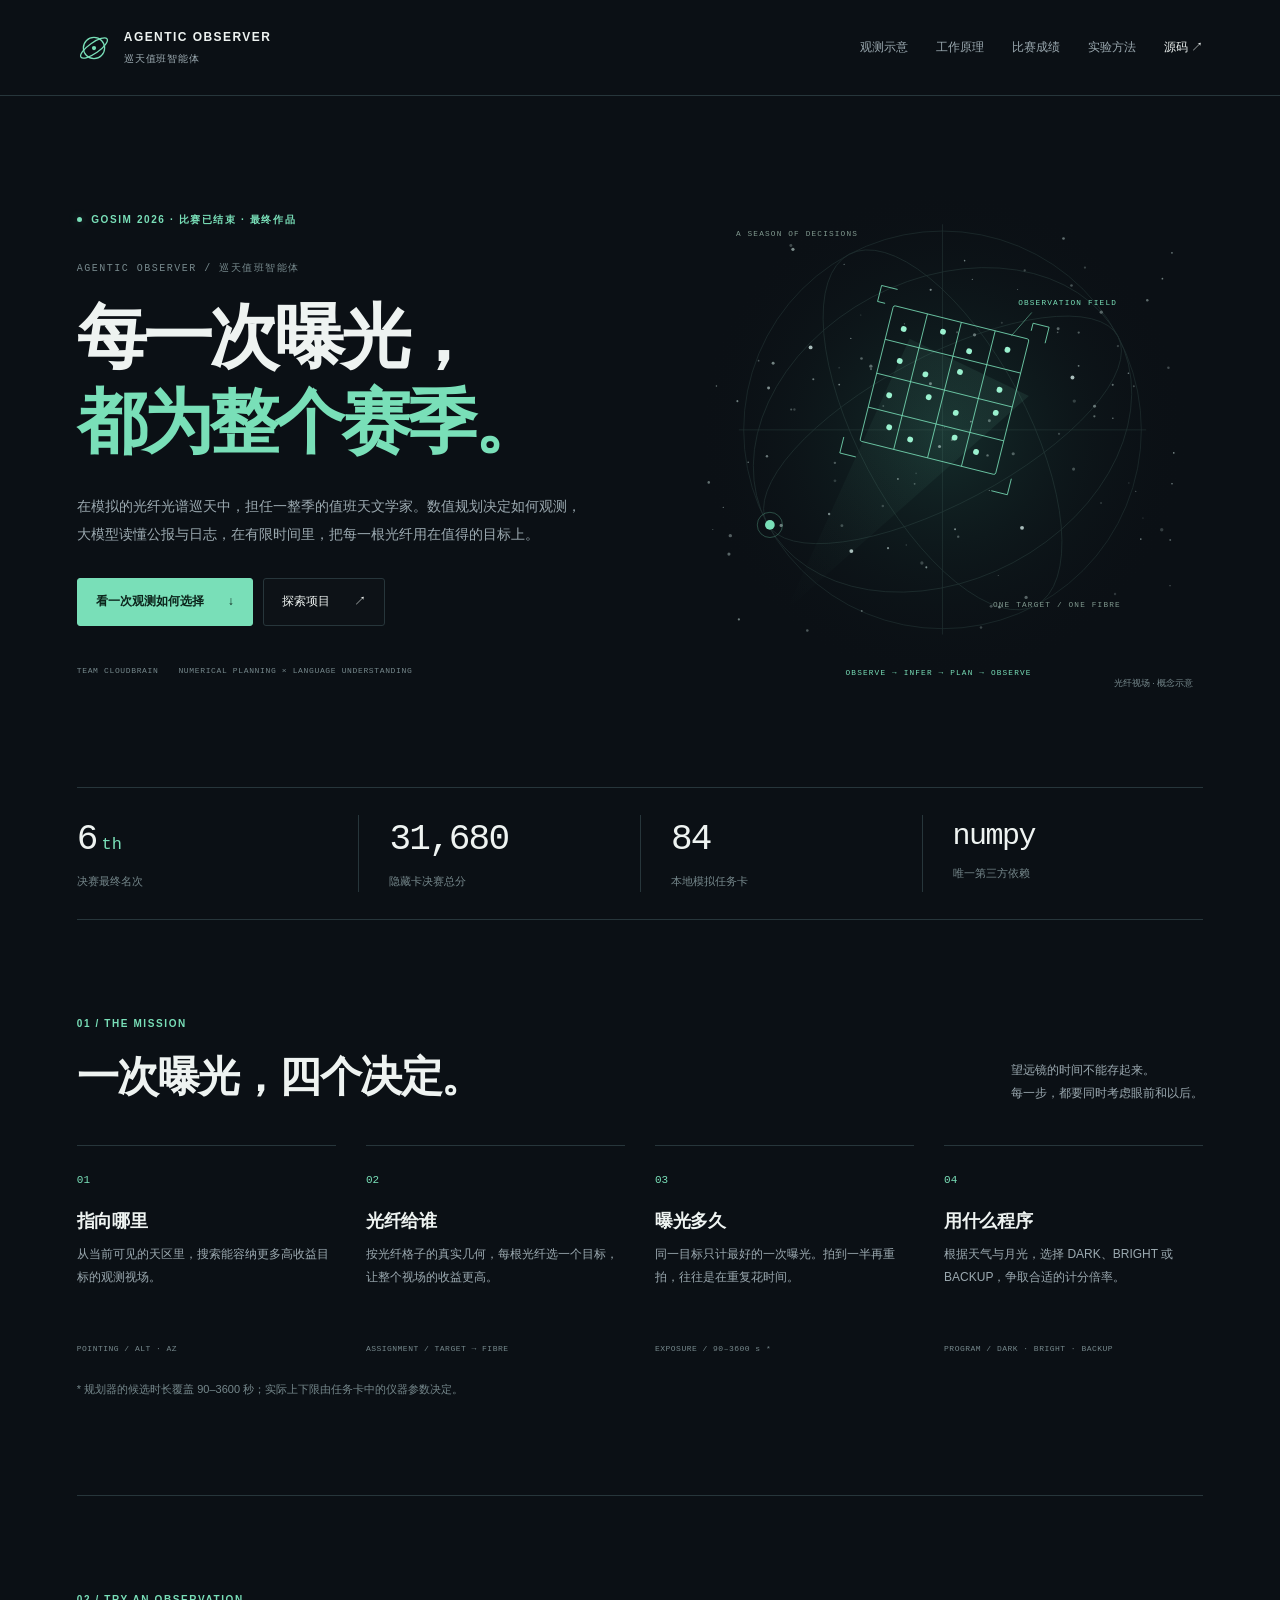
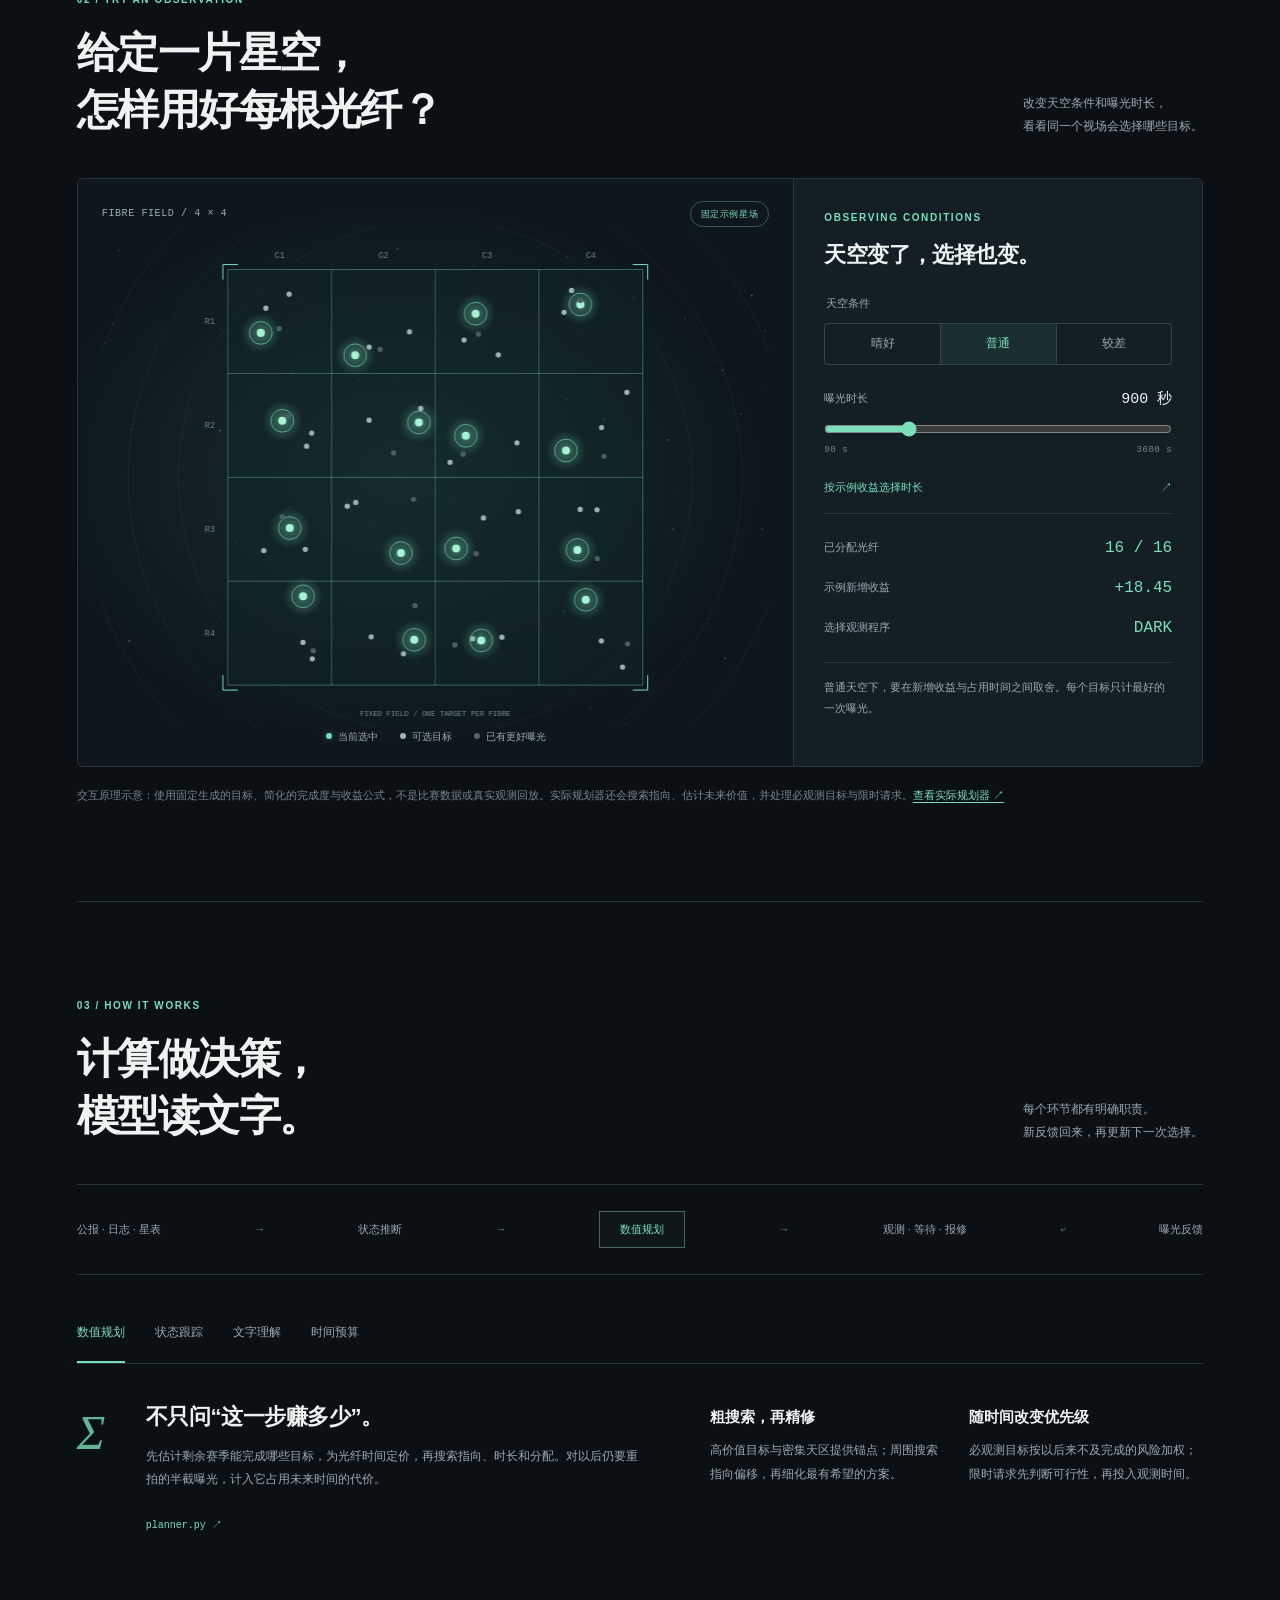
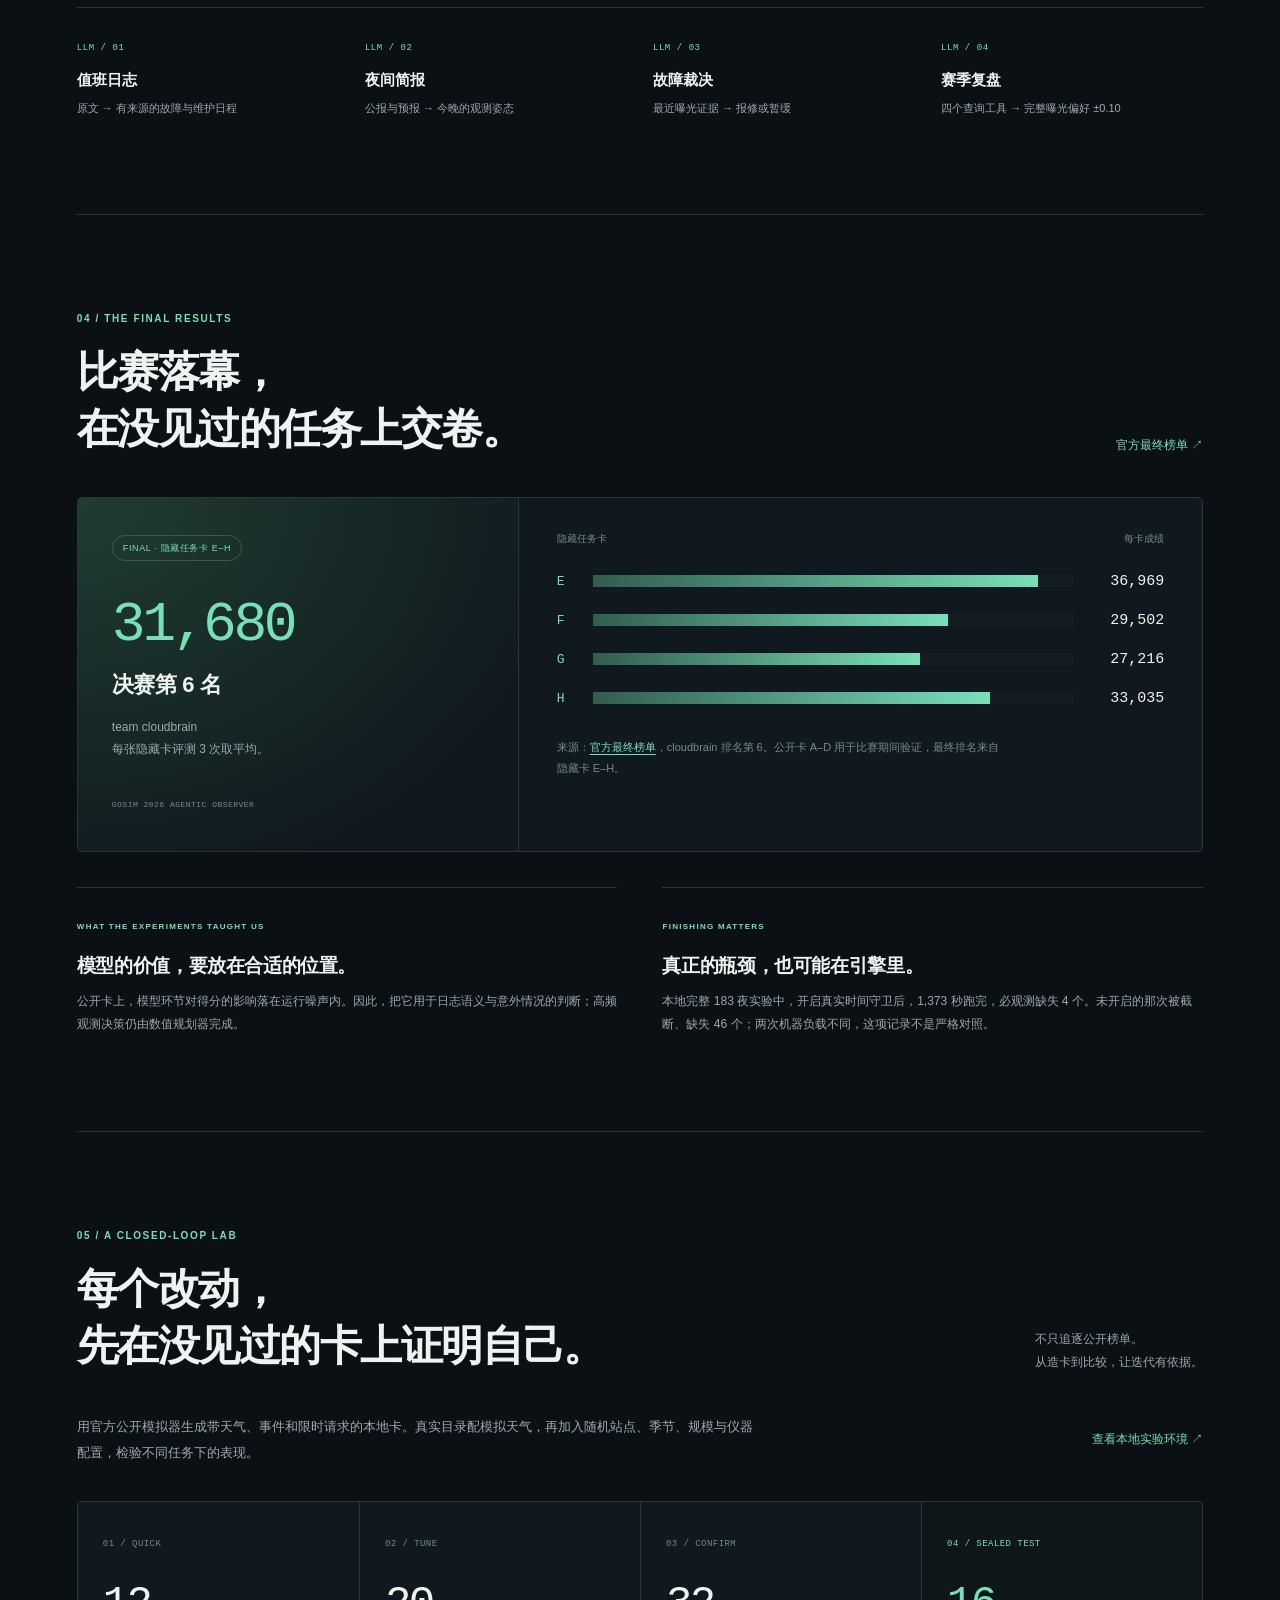
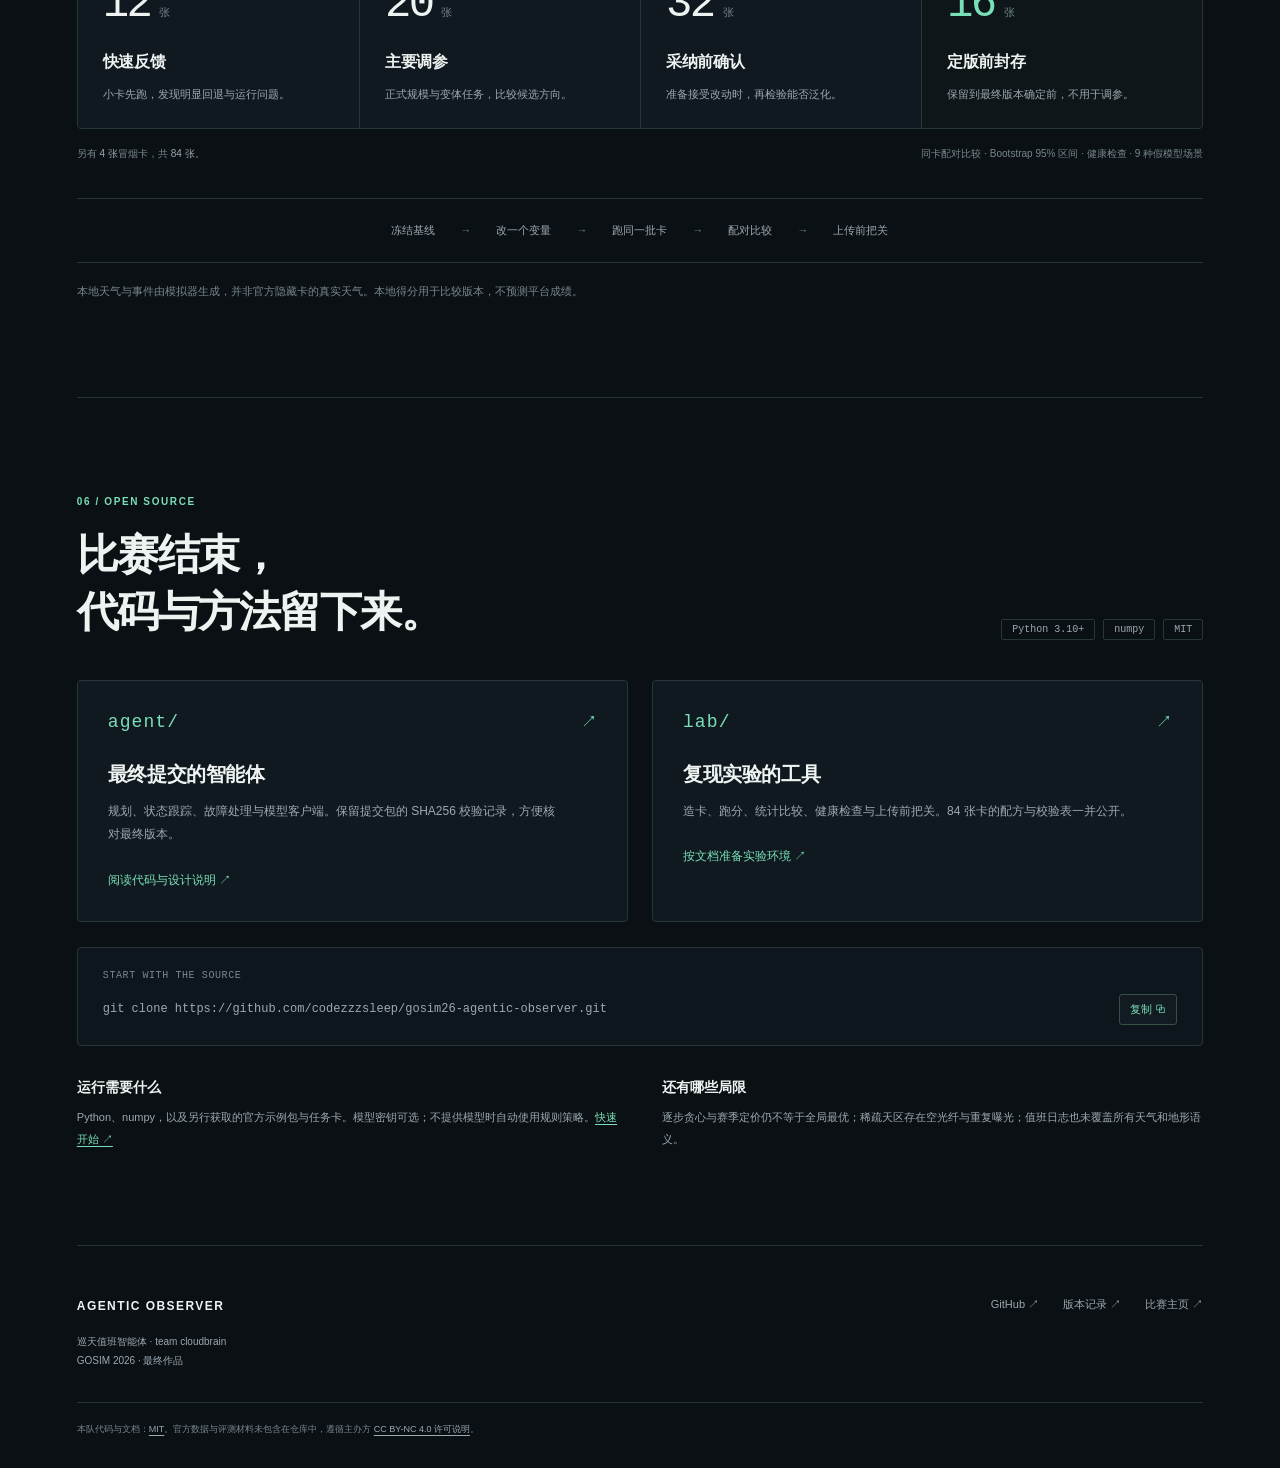
==== index.html @ 7c4c24dc "Add Chinese project showcase for GitHub Pages" ====
<!doctype html>
<html lang="zh-CN">
  <head>
    <meta charset="utf-8" />
    <meta name="viewport" content="width=device-width, initial-scale=1" />
    <meta name="theme-color" content="#0b1015" />
    <meta
      name="description"
      content="Agentic Observer · 巡天值班智能体。GOSIM 2026 决赛第 6 名：数值规划每一次曝光，大模型理解值班日志，用 84 张本地任务卡验证改动。"
    />
    <meta property="og:type" content="website" />
    <meta property="og:title" content="Agentic Observer · 巡天值班智能体" />
    <meta
      property="og:description"
      content="每一次曝光，都为整个赛季。数值规划、文字理解与可复现的实验闭环。"
    />
    <meta
      property="og:url"
      content="https://codezzzsleep.github.io/gosim26-agentic-observer/"
    />
    <link
      rel="canonical"
      href="https://codezzzsleep.github.io/gosim26-agentic-observer/"
    />
    <link rel="icon" href="favicon.svg" type="image/svg+xml" />
    <link rel="stylesheet" href="style.css" />
    <script src="app.js" defer></script>
    <title>Agentic Observer · 巡天值班智能体</title>
  </head>
  <body>
    <a class="skip-link" href="#main">跳到主要内容</a>
    <header class="site-header">
      <a class="brand" href="#top" aria-label="Agentic Observer 首页">
        <svg
          class="brand-mark"
          viewBox="0 0 32 32"
          fill="none"
          aria-hidden="true"
        >
          <circle cx="16" cy="16" r="10" />
          <ellipse
            cx="16"
            cy="16"
            rx="15"
            ry="5"
            transform="rotate(-35 16 16)"
          />
          <circle class="brand-dot" cx="16" cy="16" r="2" />
        </svg>
        <span>AGENTIC OBSERVER<small>巡天值班智能体</small></span>
      </a>
      <button
        class="menu-toggle"
        type="button"
        aria-expanded="false"
        aria-controls="navigation"
      >
        导航 <span aria-hidden="true">＋</span>
      </button>
      <nav id="navigation" aria-label="主要导航">
        <a href="#experiment">观测示意</a><a href="#architecture">工作原理</a
        ><a href="#results">比赛成绩</a><a href="#lab">实验方法</a>
        <a
          class="nav-source"
          href="https://github.com/codezzzsleep/gosim26-agentic-observer"
          >源码 <span aria-hidden="true">↗</span></a
        >
      </nav>
    </header>

    <main id="main">
      <section class="hero wrap" id="top" aria-labelledby="hero-title">
        <div class="hero-copy">
          <div class="eyebrow">
            <span class="status-dot"></span> GOSIM 2026 · 比赛已结束 · 最终作品
          </div>
          <p class="hero-kicker">AGENTIC OBSERVER / 巡天值班智能体</p>
          <h1 id="hero-title">每一次曝光，<br /><em>都为整个赛季。</em></h1>
          <p class="hero-description">
            在模拟的光纤光谱巡天中，担任一整季的值班天文学家。数值规划决定如何观测，大模型读懂公报与日志，在有限时间里，把每一根光纤用在值得的目标上。
          </p>
          <div class="hero-actions">
            <a class="button primary" href="#experiment"
              >看一次观测如何选择 <span aria-hidden="true">↓</span></a
            ><a
              class="button quiet"
              href="https://github.com/codezzzsleep/gosim26-agentic-observer"
              >探索项目 <span aria-hidden="true">↗</span></a
            >
          </div>
          <div class="hero-signoff">
            <span>TEAM CLOUDBRAIN</span
            ><span>NUMERICAL PLANNING × LANGUAGE UNDERSTANDING</span>
          </div>
        </div>
        <div class="hero-visual" aria-hidden="true">
          <svg viewBox="0 0 620 570" class="sky-art">
            <defs>
              <radialGradient id="sky-glow">
                <stop stop-color="#1e4941" stop-opacity=".5" />
                <stop offset="1" stop-color="#0b1015" stop-opacity="0" />
              </radialGradient>
              <linearGradient id="beam" x1="0" y1="1" x2="1" y2="0">
                <stop stop-color="#79dfb8" stop-opacity="0" />
                <stop offset="1" stop-color="#79dfb8" stop-opacity=".1" />
              </linearGradient>
            </defs>
            <circle cx="315" cy="275" r="255" fill="url(#sky-glow)" />
            <g class="sky-orbits" fill="none" stroke="#43645e">
              <circle cx="315" cy="270" r="205" />
              <ellipse
                cx="315"
                cy="270"
                rx="205"
                ry="76"
                transform="rotate(-28 315 270)"
              />
              <ellipse
                cx="315"
                cy="270"
                rx="205"
                ry="155"
                transform="rotate(-28 315 270)"
              />
              <ellipse
                cx="315"
                cy="270"
                rx="87"
                ry="205"
                transform="rotate(-28 315 270)"
              />
              <path d="M105 270H525M315 58V481" />
            </g>
            <g id="hero-stars" fill="#a9bdbb">
              <circle cx="179" cy="185" r="2" />
              <circle cx="449" cy="216" r="2" />
              <circle cx="221" cy="395" r="2" />
              <circle cx="397" cy="371" r="2" />
            </g>
            <path d="M154 456L281 176L404 235Z" fill="url(#beam)" />
            <g
              transform="translate(245 157) rotate(14 72 72)"
              class="fibre-art"
              fill="none"
              stroke="#79dfb8"
            >
              <rect width="144" height="144" rx="2" />
              <path
                d="M36 0V144M72 0V144M108 0V144M0 36H144M0 72H144M0 108H144"
              />
              <path
                d="M-9 0H-17V-17H0M144-9V-17H161V0M161 144V161H144M0 161H-17V144"
              />
              <g fill="#9af1cf" stroke="none">
                <circle cx="16" cy="21" r="3" />
                <circle cx="56" cy="14" r="3" />
                <circle cx="87" cy="27" r="3" />
                <circle cx="125" cy="16" r="3" />
                <circle cx="20" cy="54" r="3" />
                <circle cx="49" cy="61" r="3" />
                <circle cx="83" cy="50" r="3" />
                <circle cx="127" cy="58" r="3" />
                <circle cx="18" cy="91" r="3" />
                <circle cx="58" cy="83" r="3" />
                <circle cx="89" cy="92" r="3" />
                <circle cx="129" cy="82" r="3" />
                <circle cx="26" cy="123" r="3" />
                <circle cx="50" cy="130" r="3" />
                <circle cx="94" cy="117" r="3" />
                <circle cx="119" cy="126" r="3" />
              </g>
            </g>
            <g class="sky-labels" fill="#80998f">
              <text x="102" y="70">A SEASON OF DECISIONS</text>
              <text x="393" y="141" fill="#79dfb8">OBSERVATION FIELD</text>
              <path d="M407 149L386 173" stroke="#79dfb8" stroke-opacity=".5" />
              <text x="367" y="453">ONE TARGET / ONE FIBRE</text>
              <text x="215" y="523" fill="#79dfb8">
                OBSERVE → INFER → PLAN → OBSERVE
              </text>
            </g>
            <circle cx="137" cy="368" r="5" fill="#79dfb8" />
            <circle
              cx="137"
              cy="368"
              r="13"
              fill="none"
              stroke="#79dfb8"
              stroke-opacity=".3"
            />
          </svg>
          <span class="visual-corner">光纤视场 · 概念示意</span>
        </div>
      </section>

      <div class="metrics wrap" aria-label="项目概览">
        <div>
          <span class="metric-value">6<small>th</small></span
          ><span class="metric-label">决赛最终名次</span>
        </div>
        <div>
          <span class="metric-value">31,680</span
          ><span class="metric-label">隐藏卡决赛总分</span>
        </div>
        <div>
          <span class="metric-value">84</span
          ><span class="metric-label">本地模拟任务卡</span>
        </div>
        <div>
          <span class="metric-value metric-word">numpy</span
          ><span class="metric-label">唯一第三方依赖</span>
        </div>
      </div>

      <section
        class="section wrap"
        id="mission"
        aria-labelledby="mission-title"
      >
        <div class="section-heading">
          <div>
            <div class="eyebrow">01 / THE MISSION</div>
            <h2 id="mission-title">一次曝光，四个决定。</h2>
          </div>
          <p>望远镜的时间不能存起来。<br />每一步，都要同时考虑眼前和以后。</p>
        </div>
        <div class="decision-list">
          <article>
            <span class="decision-number">01</span>
            <h3>指向哪里</h3>
            <p>从当前可见的天区里，搜索能容纳更多高收益目标的观测视场。</p>
            <span class="mono">POINTING / ALT · AZ</span>
          </article>
          <article>
            <span class="decision-number">02</span>
            <h3>光纤给谁</h3>
            <p>
              按光纤格子的真实几何，每根光纤选一个目标，让整个视场的收益更高。
            </p>
            <span class="mono">ASSIGNMENT / TARGET → FIBRE</span>
          </article>
          <article>
            <span class="decision-number">03</span>
            <h3>曝光多久</h3>
            <p>
              同一目标只计最好的一次曝光。拍到一半再重拍，往往是在重复花时间。
            </p>
            <span class="mono">EXPOSURE / 90–3600 s *</span>
          </article>
          <article>
            <span class="decision-number">04</span>
            <h3>用什么程序</h3>
            <p>
              根据天气与月光，选择 DARK、BRIGHT 或 BACKUP，争取合适的计分倍率。
            </p>
            <span class="mono">PROGRAM / DARK · BRIGHT · BACKUP</span>
          </article>
        </div>
        <p class="caption">
          * 规划器的候选时长覆盖 90–3600
          秒；实际上下限由任务卡中的仪器参数决定。
        </p>
      </section>

      <section
        class="section wrap"
        id="experiment"
        aria-labelledby="experiment-title"
      >
        <div class="section-heading">
          <div>
            <div class="eyebrow">02 / TRY AN OBSERVATION</div>
            <h2 id="experiment-title">
              给定一片星空，<br />怎样用好每根光纤？
            </h2>
          </div>
          <p>改变天空条件和曝光时长，<br />看看同一个视场会选择哪些目标。</p>
        </div>
        <div class="observation-demo">
          <div class="field-panel">
            <div class="panel-top">
              <span class="mono">FIBRE FIELD / 4 × 4</span
              ><span class="small-pill">固定示例星场</span>
            </div>
            <canvas
              id="field-canvas"
              width="800"
              height="600"
              role="img"
              aria-label="16 个光纤格子中的示例目标分配，文字结果显示在右侧"
            ></canvas>
            <div class="field-legend">
              <span><i class="legend-dot selected"></i>当前选中</span
              ><span><i class="legend-dot candidate"></i>可选目标</span
              ><span><i class="legend-dot complete"></i>已有更好曝光</span>
            </div>
          </div>
          <div class="demo-controls">
            <div class="eyebrow">OBSERVING CONDITIONS</div>
            <h3>天空变了，选择也变。</h3>
            <fieldset class="weather-control">
              <legend>天空条件</legend>
              <div class="segmented">
                <button type="button" data-weather="0.95" aria-pressed="false">
                  晴好</button
                ><button type="button" data-weather="0.7" aria-pressed="true">
                  普通</button
                ><button type="button" data-weather="0.4" aria-pressed="false">
                  较差
                </button>
              </div>
            </fieldset>
            <label class="slider-label" for="duration"
              >曝光时长
              <output id="duration-label" for="duration">900 秒</output></label
            >
            <input
              id="duration"
              type="range"
              min="90"
              max="3600"
              step="30"
              value="900"
            />
            <div class="slider-ends mono">
              <span>90 s</span><span>3600 s</span>
            </div>
            <button class="auto-button" type="button" id="auto-duration">
              按示例收益选择时长 <span aria-hidden="true">↗</span>
            </button>
            <div class="demo-results" aria-live="polite" aria-atomic="true">
              <div>
                <span>已分配光纤</span><strong id="demo-fibres">— / 16</strong>
              </div>
              <div>
                <span>示例新增收益</span><strong id="demo-gain">—</strong>
              </div>
              <div>
                <span>选择观测程序</span><strong id="demo-program">—</strong>
              </div>
            </div>
            <p class="demo-explanation" id="demo-explanation">
              更长的曝光能完成更多目标，也会占用更多观测时间。
            </p>
          </div>
        </div>
        <p class="caption">
          交互原理示意：使用固定生成的目标、简化的完成度与收益公式，不是比赛数据或真实观测回放。实际规划器还会搜索指向、估计未来价值，并处理必观测目标与限时请求。<a
            href="https://github.com/codezzzsleep/gosim26-agentic-observer/blob/main/agent/planner.py"
            >查看实际规划器 ↗</a
          >
        </p>
        <noscript
          ><p class="no-script">
            启用 JavaScript
            可体验观测示意。实际规则是：一格一根光纤，每格选一个目标；同一目标只保留最好的一次曝光。
          </p></noscript
        >
      </section>

      <section
        class="section wrap"
        id="architecture"
        aria-labelledby="architecture-title"
      >
        <div class="section-heading">
          <div>
            <div class="eyebrow">03 / HOW IT WORKS</div>
            <h2 id="architecture-title">计算做决策，<br />模型读文字。</h2>
          </div>
          <p>每个环节都有明确职责。<br />新反馈回来，再更新下一次选择。</p>
        </div>
        <div
          class="loop-diagram"
          aria-label="决策循环：公开输入、状态推断、数值规划、动作执行、曝光反馈再回到状态推断"
        >
          <span>公报 · 日志 · 星表</span><b aria-hidden="true">→</b
          ><span>状态推断</span><b aria-hidden="true">→</b
          ><span class="loop-focus">数值规划</span><b aria-hidden="true">→</b
          ><span>观测 · 等待 · 报修</span><b aria-hidden="true">↩</b
          ><span>曝光反馈</span>
        </div>
        <div class="architecture-tabs" role="tablist" aria-label="核心模块">
          <button
            type="button"
            role="tab"
            id="tab-planner"
            aria-selected="true"
            aria-controls="panel-planner"
            tabindex="0"
          >
            数值规划</button
          ><button
            type="button"
            role="tab"
            id="tab-tracker"
            aria-selected="false"
            aria-controls="panel-tracker"
            tabindex="-1"
          >
            状态跟踪</button
          ><button
            type="button"
            role="tab"
            id="tab-model"
            aria-selected="false"
            aria-controls="panel-model"
            tabindex="-1"
          >
            文字理解</button
          ><button
            type="button"
            role="tab"
            id="tab-budget"
            aria-selected="false"
            aria-controls="panel-budget"
            tabindex="-1"
          >
            时间预算
          </button>
        </div>
        <div
          class="architecture-panel"
          id="panel-planner"
          role="tabpanel"
          aria-labelledby="tab-planner"
          tabindex="0"
        >
          <div class="module-intro">
            <span class="module-index">Σ</span>
            <div>
              <h3>不只问“这一步赚多少”。</h3>
              <p>
                先估计剩余赛季能完成哪些目标，为光纤时间定价，再搜索指向、时长和分配。对以后仍要重拍的半截曝光，计入它占用未来时间的代价。
              </p>
              <a
                class="source-link"
                href="https://github.com/codezzzsleep/gosim26-agentic-observer/blob/main/agent/planner.py"
                >planner.py ↗</a
              >
            </div>
          </div>
          <div class="module-details">
            <div>
              <h4>粗搜索，再精修</h4>
              <p>
                高价值目标与密集天区提供锚点；周围搜索指向偏移，再细化最有希望的方案。
              </p>
            </div>
            <div>
              <h4>随时间改变优先级</h4>
              <p>
                必观测目标按以后来不及完成的风险加权；限时请求先判断可行性，再投入观测时间。
              </p>
            </div>
          </div>
        </div>
        <div
          class="architecture-panel"
          id="panel-tracker"
          role="tabpanel"
          aria-labelledby="tab-tracker"
          tabindex="0"
          hidden
        >
          <div class="module-intro">
            <span class="module-index">P</span>
            <div>
              <h3>低收益，是天气还是故障？</h3>
              <p>
                贝叶斯滤波同时估计天气水平 W、仪器效率 η
                和故障概率。天气影响完成度与程序档位，仪器效率只影响完成度，曝光反馈让两者逐步分开。
              </p>
              <a
                class="source-link"
                href="https://github.com/codezzzsleep/gosim26-agentic-observer/blob/main/agent/tracker.py"
                >tracker.py ↗</a
              >
            </div>
          </div>
          <div class="module-details">
            <div>
              <h4>处理方向与指向</h4>
              <p>
                区分地形遮挡、局部天气、圆顶关闭与地震；用命中和未命中结果估计隐藏指向偏差。
              </p>
            </div>
            <div>
              <h4>数据丢失后重建</h4>
              <p>
                曝光账本可作废指定窗口并重放，再用引擎返回的最佳成绩校正状态，重新安排目标。
              </p>
            </div>
          </div>
        </div>
        <div
          class="architecture-panel"
          id="panel-model"
          role="tabpanel"
          aria-labelledby="tab-model"
          tabindex="0"
          hidden
        >
          <div class="module-intro">
            <span class="module-index">文</span>
            <div>
              <h3>理解文字，影响有界。</h3>
              <p>
                模型提取日志事实、写夜间简报、判断故障，并通过工具复盘赛季。答案经代码校验，只在指定范围内生效；没有密钥或调用失败，仍可按规则运行。
              </p>
              <a
                class="source-link"
                href="https://github.com/codezzzsleep/gosim26-agentic-observer/blob/main/agent/supervisor.py"
                >supervisor.py ↗</a
              >
            </div>
          </div>
          <div class="module-details">
            <div>
              <h4>事实必须有来源</h4>
              <p>
                故障、维护和校准日程必须引用原文行号，并通过时区、时间窗口与更正版本的校验。
              </p>
            </div>
            <div>
              <h4>调用也有时间成本</h4>
              <p>
                关键时点暂停、等待回答、继续；单请求、限流退避、服务切换与工具协议回退控制失败影响。
              </p>
            </div>
          </div>
        </div>
        <div
          class="architecture-panel"
          id="panel-budget"
          role="tabpanel"
          aria-labelledby="tab-budget"
          tabindex="0"
          hidden
        >
          <div class="module-intro">
            <span class="module-index">t</span>
            <div>
              <h3>跑完整季，才拿得到后面的分。</h3>
              <p>
                每卡有 900 秒 CPU 预算与 30
                分钟真实时间上限。引擎随着曝光账本变大而变慢，真实时间守卫持续测量并预测剩余赛季的耗时。
              </p>
              <a
                class="source-link"
                href="https://github.com/codezzzsleep/gosim26-agentic-observer/blob/main/agent/agent.py"
                >agent.py ↗</a
              >
            </div>
          </div>
          <div class="module-details">
            <div>
              <h4>先少搜，再少做几步</h4>
              <p>
                预算吃紧时，先降低搜索力度，再提高普通曝光的最短时长，用更少、更长的曝光跑完赛季。
              </p>
            </div>
            <div>
              <h4>固定档位，逐层兜底</h4>
              <p>
                搜索力度按固定档位调整；动作发出前校验，决策异常则替换为一次等待。
              </p>
            </div>
          </div>
        </div>
        <div class="model-roles">
          <div>
            <span class="mono">LLM / 01</span>
            <h4>值班日志</h4>
            <p>原文 → 有来源的故障与维护日程</p>
          </div>
          <div>
            <span class="mono">LLM / 02</span>
            <h4>夜间简报</h4>
            <p>公报与预报 → 今晚的观测姿态</p>
          </div>
          <div>
            <span class="mono">LLM / 03</span>
            <h4>故障裁决</h4>
            <p>最近曝光证据 → 报修或暂缓</p>
          </div>
          <div>
            <span class="mono">LLM / 04</span>
            <h4>赛季复盘</h4>
            <p>四个查询工具 → 完整曝光偏好 ±0.10</p>
          </div>
        </div>
      </section>

      <section
        class="section wrap"
        id="results"
        aria-labelledby="results-title"
      >
        <div class="section-heading">
          <div>
            <div class="eyebrow">04 / THE FINAL RESULTS</div>
            <h2 id="results-title">比赛落幕，<br />在没见过的任务上交卷。</h2>
          </div>
          <a
            class="text-link"
            href="https://create.gosim.org/survey26/platform/leaderboard/final-hidden"
            >官方最终榜单 ↗</a
          >
        </div>
        <div class="results-layout">
          <div class="final-result">
            <span class="small-pill">FINAL · 隐藏任务卡 E–H</span>
            <p class="final-score">31,680</p>
            <h3>决赛第 6 名</h3>
            <p>team cloudbrain<br />每张隐藏卡评测 3 次取平均。</p>
            <span class="mono">GOSIM 2026 AGENTIC OBSERVER</span>
          </div>
          <div
            class="score-chart"
            role="group"
            aria-label="隐藏卡成绩：E 36969，F 29502，G 27216，H 33035。决赛总分 31680。"
          >
            <div class="chart-title">
              <span>隐藏任务卡</span><span>每卡成绩</span>
            </div>
            <div class="score-row">
              <span>E</span>
              <div class="score-track"><i style="--score: 92.42%"></i></div>
              <strong>36,969</strong>
            </div>
            <div class="score-row">
              <span>F</span>
              <div class="score-track"><i style="--score: 73.76%"></i></div>
              <strong>29,502</strong>
            </div>
            <div class="score-row">
              <span>G</span>
              <div class="score-track"><i style="--score: 68.04%"></i></div>
              <strong>27,216</strong>
            </div>
            <div class="score-row">
              <span>H</span>
              <div class="score-track"><i style="--score: 82.59%"></i></div>
              <strong>33,035</strong>
            </div>
            <p class="caption">
              来源：<a
                href="https://create.gosim.org/survey26/platform/leaderboard/final-hidden"
                >官方最终榜单</a
              >，cloudbrain 排名第 6。公开卡 A–D
              用于比赛期间验证，最终排名来自隐藏卡 E–H。
            </p>
          </div>
        </div>
        <div class="findings">
          <article>
            <span class="eyebrow">WHAT THE EXPERIMENTS TAUGHT US</span>
            <h3>模型的价值，要放在合适的位置。</h3>
            <p>
              公开卡上，模型环节对得分的影响落在运行噪声内。因此，把它用于日志语义与意外情况的判断；高频观测决策仍由数值规划器完成。
            </p>
          </article>
          <article>
            <span class="eyebrow">FINISHING MATTERS</span>
            <h3>真正的瓶颈，也可能在引擎里。</h3>
            <p>
              本地完整 183 夜实验中，开启真实时间守卫后，1,373
              秒跑完，必观测缺失 4 个。未开启的那次被截断、缺失 46
              个；两次机器负载不同，这项记录不是严格对照。
            </p>
          </article>
        </div>
      </section>

      <section class="section wrap" id="lab" aria-labelledby="lab-title">
        <div class="section-heading">
          <div>
            <div class="eyebrow">05 / A CLOSED-LOOP LAB</div>
            <h2 id="lab-title">每个改动，<br />先在没见过的卡上证明自己。</h2>
          </div>
          <p>不只追逐公开榜单。<br />从造卡到比较，让迭代有依据。</p>
        </div>
        <div class="lab-intro">
          <p>
            用官方公开模拟器生成带天气、事件和限时请求的本地卡。真实目录配模拟天气，再加入随机站点、季节、规模与仪器配置，检验不同任务下的表现。
          </p>
          <a
            class="text-link"
            href="https://github.com/codezzzsleep/gosim26-agentic-observer/tree/main/lab"
            >查看本地实验环境 ↗</a
          >
        </div>
        <div class="lab-tiers">
          <article>
            <span class="tier-step">01 / QUICK</span
            ><strong>12<small>张</small></strong>
            <h3>快速反馈</h3>
            <p>小卡先跑，发现明显回退与运行问题。</p>
          </article>
          <article>
            <span class="tier-step">02 / TUNE</span
            ><strong>20<small>张</small></strong>
            <h3>主要调参</h3>
            <p>正式规模与变体任务，比较候选方向。</p>
          </article>
          <article>
            <span class="tier-step">03 / CONFIRM</span
            ><strong>32<small>张</small></strong>
            <h3>采纳前确认</h3>
            <p>准备接受改动时，再检验能否泛化。</p>
          </article>
          <article class="sealed-tier">
            <span class="tier-step">04 / SEALED TEST</span
            ><strong>16<small>张</small></strong>
            <h3>定版前封存</h3>
            <p>保留到最终版本确定前，不用于调参。</p>
          </article>
        </div>
        <div class="lab-footnote">
          <span
            >另有 <strong>4 张</strong>冒烟卡，共 <strong>84 张</strong>。</span
          ><span
            >同卡配对比较 · Bootstrap 95% 区间 · 健康检查 · 9 种假模型场景</span
          >
        </div>
        <div class="lab-flow">
          <span>冻结基线</span><b aria-hidden="true">→</b><span>改一个变量</span
          ><b aria-hidden="true">→</b><span>跑同一批卡</span
          ><b aria-hidden="true">→</b><span>配对比较</span
          ><b aria-hidden="true">→</b><span>上传前把关</span>
        </div>
        <p class="caption">
          本地天气与事件由模拟器生成，并非官方隐藏卡的真实天气。本地得分用于比较版本，不预测平台成绩。
        </p>
      </section>

      <section
        class="section wrap"
        id="repository"
        aria-labelledby="repository-title"
      >
        <div class="section-heading">
          <div>
            <div class="eyebrow">06 / OPEN SOURCE</div>
            <h2 id="repository-title">比赛结束，<br />代码与方法留下来。</h2>
          </div>
          <div class="tech-tags">
            <span>Python 3.10+</span><span>numpy</span><span>MIT</span>
          </div>
        </div>
        <div class="repository-grid">
          <article>
            <div class="repo-card-top">
              <span class="mono">agent/</span><span aria-hidden="true">↗</span>
            </div>
            <h3>最终提交的智能体</h3>
            <p>
              规划、状态跟踪、故障处理与模型客户端。保留提交包的 SHA256
              校验记录，方便核对最终版本。
            </p>
            <a
              class="text-link"
              href="https://github.com/codezzzsleep/gosim26-agentic-observer/tree/main/agent"
              >阅读代码与设计说明 ↗</a
            >
          </article>
          <article>
            <div class="repo-card-top">
              <span class="mono">lab/</span><span aria-hidden="true">↗</span>
            </div>
            <h3>复现实验的工具</h3>
            <p>
              造卡、跑分、统计比较、健康检查与上传前把关。84
              张卡的配方与校验表一并公开。
            </p>
            <a
              class="text-link"
              href="https://github.com/codezzzsleep/gosim26-agentic-observer/blob/main/lab/README.md"
              >按文档准备实验环境 ↗</a
            >
          </article>
        </div>
        <div class="clone-block">
          <div>
            <span class="mono">START WITH THE SOURCE</span
            ><span id="copy-status" role="status"></span>
          </div>
          <div class="clone-command">
            <code id="clone-command"
              >git clone
              https://github.com/codezzzsleep/gosim26-agentic-observer.git</code
            ><button
              type="button"
              id="copy-clone"
              aria-label="复制 git clone 命令"
            >
              复制 <span aria-hidden="true">⧉</span>
            </button>
          </div>
        </div>
        <div class="project-notes">
          <div>
            <h4>运行需要什么</h4>
            <p>
              Python、numpy，以及另行获取的官方示例包与任务卡。模型密钥可选；不提供模型时自动使用规则策略。<a
                href="https://github.com/codezzzsleep/gosim26-agentic-observer#快速开始"
                >快速开始 ↗</a
              >
            </p>
          </div>
          <div>
            <h4>还有哪些局限</h4>
            <p>
              逐步贪心与赛季定价仍不等于全局最优；稀疏天区存在空光纤与重复曝光；值班日志也未覆盖所有天气和地形语义。
            </p>
          </div>
        </div>
      </section>
    </main>
    <footer class="site-footer wrap">
      <div>
        <a class="footer-brand" href="#top">AGENTIC OBSERVER</a>
        <p>巡天值班智能体 · team cloudbrain<br />GOSIM 2026 · 最终作品</p>
      </div>
      <div class="footer-links">
        <a href="https://github.com/codezzzsleep/gosim26-agentic-observer"
          >GitHub ↗</a
        ><a
          href="https://github.com/codezzzsleep/gosim26-agentic-observer/blob/main/agent/PROVENANCE.md"
          >版本记录 ↗</a
        ><a href="https://create.gosim.org/survey26/">比赛主页 ↗</a>
      </div>
      <p class="license-note">
        本队代码与文档：<a
          href="https://github.com/codezzzsleep/gosim26-agentic-observer/blob/main/LICENSE"
          >MIT</a
        >。官方数据与评测材料未包含在仓库中，遵循主办方
        <a
          href="https://github.com/codezzzsleep/gosim26-agentic-observer/blob/main/NOTICE.md"
          >CC BY-NC 4.0 许可说明</a
        >。
      </p>
    </footer>
  </body>
</html>
---- style.css ----
@charset "UTF-8";
:root {
  color-scheme: dark;
  --bg: #0b1015;
  --surface: #10191f;
  --raised: #142029;
  --ink: #eef3f1;
  --muted: #9ba9b0;
  --dim: #76888c;
  --line: #27363b;
  --green: #79dfb8;
  --mono: ui-monospace, SFMono-Regular, Consolas, "Liberation Mono", monospace;
}
* {
  box-sizing: border-box;
}
html {
  scroll-behavior: smooth;
  scroll-padding-top: 100px;
}
body {
  margin: 0;
  background: var(--bg);
  color: var(--ink);
  font:
    16px/1.8 -apple-system,
    BlinkMacSystemFont,
    "Segoe UI",
    "PingFang SC",
    "Microsoft YaHei",
    sans-serif;
  -webkit-font-smoothing: antialiased;
}
a {
  color: inherit;
  text-decoration: none;
}
button,
input {
  font: inherit;
}
button,
a,
input {
  -webkit-tap-highlight-color: transparent;
}
button {
  cursor: pointer;
}
button:focus-visible,
a:focus-visible,
input:focus-visible,
[tabindex]:focus-visible {
  outline: 2px solid var(--green);
  outline-offset: 5px;
}
button:disabled {
  cursor: default;
}
::selection {
  background: #79dfb840;
  color: white;
}
[hidden] {
  display: none !important;
}
.wrap {
  width: min(1240px, 88%);
  margin-inline: auto;
}
.mono {
  font: 10px/1.6 var(--mono);
  letter-spacing: 0.06em;
}
.eyebrow {
  font-size: 10px;
  font-weight: 650;
  letter-spacing: 0.16em;
  color: var(--green);
}
p {
  color: var(--muted);
  margin: 0 0 18px;
}
h1,
h2,
h3,
h4 {
  font-weight: 600;
  margin: 0;
  line-height: 1.35;
}
h2 {
  font-size: clamp(28px, 3.3vw, 43px);
  letter-spacing: -0.035em;
}
h3 {
  font-size: 21px;
  letter-spacing: -0.02em;
}
h4 {
  font-size: 15px;
}
em {
  font-style: normal;
  color: var(--green);
}
.caption {
  font-size: 11px;
  line-height: 1.9;
  color: var(--dim);
  margin: 18px 0 0;
}
.caption a,
.project-notes a {
  color: var(--green);
}
p a {
  text-decoration: underline;
  text-underline-offset: 3px;
}
.text-link,
.source-link {
  font-size: 12px;
  color: var(--green);
}
a:hover {
  color: var(--green);
}
.skip-link {
  position: fixed;
  top: 8px;
  left: 8px;
  z-index: 20;
  padding: 10px 18px;
  background: var(--green);
  color: var(--bg);
  transform: translateY(-150%);
}
.skip-link:focus {
  transform: none;
}
.site-header {
  position: relative;
  z-index: 10;
  display: flex;
  align-items: center;
  justify-content: space-between;
  gap: 24px;
  min-height: 96px;
  padding: 20px 6%;
  border-bottom: 1px solid var(--line);
}
.brand {
  display: flex;
  align-items: center;
  gap: 13px;
  font-size: 12px;
  font-weight: 750;
  letter-spacing: 0.12em;
  white-space: nowrap;
}
.brand-mark {
  width: 34px;
  height: 34px;
  stroke: var(--green);
  stroke-width: 1.2;
  flex-shrink: 0;
}
.brand-dot {
  fill: var(--green);
  stroke: none;
}
.brand small {
  display: block;
  font-size: 10px;
  font-weight: 400;
  letter-spacing: 0.09em;
  color: var(--muted);
  margin-top: 2px;
}
.site-header nav {
  display: flex;
  gap: 28px;
  font-size: 12px;
  color: var(--muted);
}
.nav-source {
  color: var(--ink);
}
.menu-toggle {
  display: none;
  background: none;
  border: 0;
  color: var(--ink);
  font-size: 12px;
  padding: 8px;
}
.hero {
  position: relative;
  min-height: 640px;
  display: grid;
  grid-template-columns: 1.12fr 1fr;
  align-items: center;
  padding-block: 72px 66px;
}
.hero-copy {
  position: relative;
  z-index: 2;
}
.status-dot {
  display: inline-block;
  width: 5px;
  height: 5px;
  margin: 0 5px 1px 0;
  border-radius: 50%;
  background: var(--green);
  box-shadow: 0 0 10px #79dfb850;
}
.hero-kicker {
  font: 10px var(--mono);
  letter-spacing: 0.15em;
  margin: 32px 0 20px;
  color: var(--dim);
}
h1 {
  font-size: clamp(43px, 5.5vw, 72px);
  line-height: 1.2;
  letter-spacing: -0.055em;
  font-weight: 650;
  white-space: nowrap;
}
.hero-description {
  max-width: 505px;
  margin-top: 28px;
  font-size: 14px;
  line-height: 2;
}
.hero-actions {
  display: flex;
  gap: 10px;
  flex-wrap: wrap;
  margin-top: 30px;
}
.button {
  display: inline-flex;
  justify-content: center;
  align-items: center;
  gap: 24px;
  padding: 12px 18px;
  border: 1px solid var(--line);
  font-size: 12px;
  border-radius: 3px;
  transition:
    background 0.18s,
    transform 0.18s;
}
.button:hover {
  transform: translateY(-2px);
}
.primary {
  background: var(--green);
  border-color: var(--green);
  color: #0c241b;
  font-weight: 650;
}
.primary:hover {
  background: #a5f0d2;
  color: #0c241b;
}
.quiet {
  background: #ffffff02;
}
.hero-signoff {
  display: flex;
  gap: 20px;
  margin-top: 38px;
  color: var(--dim);
  font: 8px/1.7 var(--mono);
  letter-spacing: 0.08em;
}
.hero-visual {
  position: relative;
  min-width: 0;
  margin-right: -35px;
  margin-left: -35px;
  align-self: center;
}
.sky-art {
  display: block;
  width: 100%;
  overflow: visible;
}
.sky-orbits {
  opacity: 0.35;
  stroke-width: 0.75;
}
.fibre-art {
  stroke-width: 0.8;
}
.sky-labels {
  font: 8px var(--mono);
  letter-spacing: 1.2px;
}
.visual-corner {
  position: absolute;
  right: 45px;
  bottom: 30px;
  font-size: 9px;
  color: var(--dim);
}
.metrics {
  display: grid;
  grid-template-columns: repeat(4, 1fr);
  border-block: 1px solid var(--line);
  padding: 27px 0;
}
.metrics > div {
  display: flex;
  flex-direction: column;
  padding: 0 30px;
  border-left: 1px solid var(--line);
}
.metrics > div:first-child {
  border: 0;
  padding-left: 0;
}
.metric-value {
  font: 36px/1.4 var(--mono);
  letter-spacing: -0.05em;
}
.metric-value small {
  font-size: 17px;
  letter-spacing: 0;
  margin-left: 5px;
  color: var(--green);
}
.metric-word {
  font-size: 30px;
}
.metric-label {
  font-size: 11px;
  color: var(--dim);
  margin-top: 7px;
}
.section {
  padding-block: 95px;
  border-bottom: 1px solid var(--line);
}
.section-heading {
  display: flex;
  align-items: flex-end;
  justify-content: space-between;
  gap: 40px;
  margin-bottom: 40px;
}
.section-heading h2 {
  margin-top: 15px;
}
.section-heading > p {
  font-size: 12px;
  line-height: 1.9;
  max-width: 330px;
  margin: 0;
}
.decision-list {
  display: grid;
  grid-template-columns: repeat(4, 1fr);
  gap: 30px;
}
.decision-list article {
  border-top: 1px solid var(--line);
  padding-top: 18px;
}
.decision-number {
  font: 11px var(--mono);
  color: var(--green);
}
.decision-list h3 {
  font-size: 18px;
  margin: 16px 0 10px;
}
.decision-list p {
  font-size: 12px;
  line-height: 1.9;
  margin-bottom: 20px;
  min-height: 69px;
}
.decision-list .mono {
  font-size: 8px;
  color: var(--dim);
}
.observation-demo {
  display: grid;
  grid-template-columns: minmax(0, 1.75fr) minmax(270px, 1fr);
  border: 1px solid var(--line);
  border-radius: 6px;
  overflow: hidden;
  background: var(--surface);
}
.field-panel {
  min-width: 0;
  background: radial-gradient(ellipse at 45% 50%, #182d31 0%, #0e171e 65%);
  padding: 22px 24px 20px;
}
.panel-top {
  display: flex;
  justify-content: space-between;
  align-items: center;
  gap: 8px;
  color: var(--muted);
}
.small-pill {
  display: inline-block;
  font-size: 9px;
  letter-spacing: 0.07em;
  color: var(--green);
  padding: 4px 10px;
  border: 1px solid #39594e;
  border-radius: 20px;
  white-space: nowrap;
}
canvas {
  width: 100%;
  height: auto;
  display: block;
  aspect-ratio: 4/3;
}
.field-legend {
  display: flex;
  justify-content: center;
  gap: 22px;
  font-size: 10px;
  color: var(--muted);
  flex-wrap: wrap;
}
.legend-dot {
  display: inline-block;
  width: 6px;
  height: 6px;
  border-radius: 50%;
  margin-right: 6px;
  vertical-align: 1px;
}
.selected {
  background: var(--green);
  box-shadow: 0 0 6px #79dfb870;
}
.candidate {
  background: #a2b5bd;
}
.complete {
  background: #536369;
}
.demo-controls {
  padding: 30px;
  border-left: 1px solid var(--line);
  background: #131e25;
}
.demo-controls h3 {
  font-size: 22px;
  margin: 13px 0 24px;
}
.weather-control {
  border: 0;
  padding: 0;
  margin: 0 0 24px;
  min-width: 0;
}
.weather-control legend,
.slider-label {
  font-size: 11px;
  color: var(--muted);
  margin-bottom: 10px;
}
.segmented {
  display: flex;
  border: 1px solid #35434a;
  border-radius: 3px;
  overflow: hidden;
}
.segmented button {
  flex: 1;
  border: 0;
  border-left: 1px solid #35434a;
  background: transparent;
  color: var(--muted);
  font-size: 12px;
  padding: 9px 6px;
}
.segmented button:first-child {
  border-left: 0;
}
.segmented button[aria-pressed="true"] {
  background: #79dfb815;
  color: var(--green);
}
.segmented button:hover {
  background: #79dfb810;
}
.slider-label {
  display: flex;
  justify-content: space-between;
  align-items: center;
}
.slider-label output {
  font: 15px var(--mono);
  color: var(--ink);
}
input[type="range"] {
  display: block;
  width: 100%;
  accent-color: var(--green);
  height: 20px;
  margin: 0;
  cursor: pointer;
}
.slider-ends {
  display: flex;
  justify-content: space-between;
  color: var(--dim);
  margin-top: 4px;
  font-size: 9px;
}
.auto-button {
  display: flex;
  justify-content: space-between;
  align-items: center;
  width: 100%;
  border: 0;
  border-bottom: 1px solid var(--line);
  background: none;
  padding: 15px 0;
  margin: 6px 0 14px;
  color: var(--green);
  font-size: 11px;
}
.demo-results > div {
  display: flex;
  align-items: center;
  justify-content: space-between;
  gap: 8px;
  padding: 8px 0;
}
.demo-results span {
  font-size: 11px;
  color: var(--muted);
}
.demo-results strong {
  font: 16px/1.5 var(--mono);
  color: var(--green);
}
.demo-explanation {
  border-top: 1px solid var(--line);
  padding-top: 14px;
  margin: 14px 0 0;
  font-size: 11px;
  line-height: 1.9;
  min-height: 60px;
}
.no-script {
  font-size: 13px;
  color: var(--green);
}
.loop-diagram {
  display: flex;
  justify-content: space-between;
  align-items: center;
  gap: 12px;
  border-block: 1px solid var(--line);
  padding: 26px 0;
  font-size: 11px;
  color: var(--muted);
}
.loop-diagram b,
.lab-flow b {
  font-weight: 400;
  color: #5d8877;
}
.loop-focus {
  border: 1px solid #466d5c;
  padding: 8px 20px;
  color: var(--green);
  background: #79dfb809;
  white-space: nowrap;
}
.architecture-tabs {
  display: flex;
  gap: 30px;
  border-bottom: 1px solid var(--line);
  margin-top: 30px;
}
.architecture-tabs button {
  background: none;
  border: 0;
  border-bottom: 2px solid transparent;
  padding: 17px 0;
  font-size: 12px;
  color: var(--muted);
}
.architecture-tabs button[aria-selected="true"] {
  color: var(--green);
  border-color: var(--green);
}
.architecture-panel {
  display: grid;
  grid-template-columns: 1.15fr 1fr;
  gap: 65px;
  padding: 38px 0 32px;
  min-height: 243px;
}
.module-intro {
  display: flex;
  gap: 24px;
}
.module-index {
  font:
    48px/1.3 Georgia,
    serif;
  font-style: italic;
  color: var(--green);
  min-width: 45px;
  opacity: 0.8;
}
.module-intro h3 {
  font-size: 22px;
  margin-bottom: 13px;
}
.module-intro p,
.module-details p {
  font-size: 12px;
  line-height: 1.95;
}
.source-link {
  font: 10px var(--mono);
}
.module-details {
  display: grid;
  grid-template-columns: 1fr 1fr;
  gap: 25px;
}
.module-details h4 {
  margin: 5px 0 12px;
}
.model-roles {
  display: grid;
  grid-template-columns: repeat(4, 1fr);
  gap: 26px;
  border-top: 1px solid var(--line);
  padding-top: 23px;
}
.model-roles .mono {
  font-size: 9px;
  color: var(--green);
}
.model-roles h4 {
  margin: 10px 0 8px;
}
.model-roles p {
  font-size: 11px;
  line-height: 1.9;
  margin: 0;
}
.results-layout {
  display: grid;
  grid-template-columns: 1fr 1.55fr;
  border: 1px solid var(--line);
  background: var(--surface);
  border-radius: 5px;
  overflow: hidden;
}
.final-result {
  padding: 34px;
  background: radial-gradient(ellipse at 0% 0%, #203d32 0%, #10191f 80%);
  border-right: 1px solid var(--line);
}
.final-score {
  font: clamp(40px, 4.4vw, 62px)/1.3 var(--mono);
  letter-spacing: -0.06em;
  color: var(--green);
  margin: 28px 0 8px;
}
.final-result h3 {
  font-size: 22px;
}
.final-result > p:not(.final-score) {
  font-size: 12px;
  margin: 17px 0 28px;
}
.final-result > .mono {
  color: var(--dim);
  font-size: 8px;
}
.score-chart {
  padding: 32px 38px;
}
.chart-title {
  display: flex;
  justify-content: space-between;
  color: var(--dim);
  font-size: 10px;
  margin-bottom: 25px;
}
.score-row {
  display: grid;
  grid-template-columns: 16px minmax(0, 1fr) 70px;
  align-items: center;
  gap: 20px;
  margin: 22px 0;
  font: 13px var(--mono);
}
.score-row > span {
  color: var(--green);
}
.score-row strong {
  font-weight: 400;
  font-size: 15px;
  text-align: right;
}
.score-track {
  height: 12px;
  background: #ffffff04;
}
.score-track i {
  display: block;
  width: var(--score);
  height: 100%;
  background: linear-gradient(90deg, #315d4d, #79dfb8);
  border-right: 2px solid var(--green);
}
.score-chart .caption {
  margin-top: 30px;
  max-width: 450px;
}
.findings {
  display: grid;
  grid-template-columns: 1fr 1fr;
  gap: 45px;
  margin-top: 35px;
}
.findings article {
  border-top: 1px solid var(--line);
  padding-top: 22px;
}
.findings .eyebrow {
  font-size: 8px;
}
.findings h3 {
  font-size: 19px;
  margin: 14px 0 12px;
}
.findings p {
  font-size: 12px;
  line-height: 1.9;
  margin: 0;
}
.lab-intro {
  display: flex;
  justify-content: space-between;
  gap: 40px;
  margin-bottom: 35px;
  align-items: center;
}
.lab-intro p {
  max-width: 680px;
  font-size: 13px;
  line-height: 2;
  margin: 0;
}
.lab-intro a {
  white-space: nowrap;
}
.lab-tiers {
  display: grid;
  grid-template-columns: repeat(4, 1fr);
  border: 1px solid var(--line);
  border-radius: 4px;
  overflow: hidden;
}
.lab-tiers article {
  padding: 25px 25px 23px;
  border-left: 1px solid var(--line);
  background: var(--surface);
}
.lab-tiers article:first-child {
  border-left: 0;
}
.tier-step {
  font: 9px var(--mono);
  color: var(--dim);
  letter-spacing: 0.05em;
}
.lab-tiers strong {
  display: block;
  font: 44px/1.3 var(--mono);
  margin: 20px 0 18px;
  letter-spacing: -0.06em;
}
.lab-tiers strong small {
  font: 11px/1 sans-serif;
  margin-left: 9px;
  color: var(--dim);
}
.lab-tiers h3 {
  font-size: 16px;
  margin-bottom: 11px;
}
.lab-tiers p {
  font-size: 11px;
  line-height: 1.9;
  margin: 0;
}
.lab-tiers .sealed-tier {
  background: #79dfb807;
}
.sealed-tier .tier-step,
.sealed-tier strong {
  color: var(--green);
}
.lab-footnote {
  display: flex;
  justify-content: space-between;
  gap: 20px;
  font-size: 10px;
  color: var(--dim);
  padding-top: 16px;
}
.lab-footnote strong {
  color: var(--muted);
  font-weight: 500;
}
.lab-flow {
  display: flex;
  align-items: center;
  justify-content: center;
  gap: 25px;
  border-block: 1px solid var(--line);
  padding: 22px;
  margin-top: 35px;
  font-size: 11px;
  color: var(--muted);
}
.tech-tags {
  display: flex;
  gap: 8px;
  flex-wrap: wrap;
}
.tech-tags span {
  border: 1px solid var(--line);
  padding: 4px 10px;
  font: 10px var(--mono);
  color: var(--muted);
  border-radius: 2px;
}
.repository-grid {
  display: grid;
  grid-template-columns: 1fr 1fr;
  gap: 24px;
}
.repository-grid article {
  padding: 27px 30px;
  border: 1px solid var(--line);
  border-radius: 4px;
  background: var(--surface);
}
.repo-card-top {
  display: flex;
  justify-content: space-between;
  align-items: center;
  color: var(--green);
  margin-bottom: 24px;
}
.repo-card-top .mono {
  font-size: 18px;
}
.repository-grid h3 {
  font-size: 20px;
  margin-bottom: 12px;
}
.repository-grid p {
  font-size: 12px;
  line-height: 1.95;
  max-width: 450px;
}
.clone-block {
  margin-top: 25px;
  border: 1px solid var(--line);
  border-radius: 4px;
  padding: 20px 25px;
  background: #0e161d;
  min-width: 0;
}
.clone-block > div:first-child {
  display: flex;
  justify-content: space-between;
  color: var(--dim);
  font-size: 10px;
  gap: 15px;
}
.clone-command {
  display: flex;
  align-items: center;
  justify-content: space-between;
  gap: 20px;
  margin-top: 10px;
  min-width: 0;
}
.clone-command code {
  font: 12px/1.9 var(--mono);
  color: var(--muted);
  overflow-wrap: anywhere;
  min-width: 0;
}
.clone-command button {
  flex-shrink: 0;
  font-size: 11px;
  color: var(--green);
  border: 1px solid #345246;
  padding: 5px 10px;
  background: #79dfb807;
  border-radius: 3px;
}
.project-notes {
  display: grid;
  grid-template-columns: 1fr 1fr;
  gap: 45px;
  margin-top: 32px;
}
.project-notes h4 {
  font-size: 14px;
  margin-bottom: 10px;
}
.project-notes p {
  font-size: 11px;
  line-height: 1.95;
  margin: 0;
}
.site-footer {
  display: grid;
  grid-template-columns: 1fr auto;
  gap: 20px;
  padding-block: 45px 30px;
}
.footer-brand {
  font-size: 12px;
  letter-spacing: 0.12em;
  font-weight: 700;
}
.site-footer p {
  font-size: 10px;
  line-height: 1.9;
  margin: 12px 0 0;
}
.footer-links {
  display: flex;
  gap: 24px;
  align-items: flex-start;
  padding-top: 4px;
  font-size: 11px;
  color: var(--muted);
}
.site-footer .license-note {
  grid-column: 1/-1;
  color: var(--dim);
  font-size: 9px;
  border-top: 1px solid var(--line);
  padding-top: 18px;
}
.license-note a {
  color: var(--muted);
}
@media (min-width: 1500px) {
  .hero {
    min-height: 700px;
  }
  .hero-visual {
    margin-right: -50px;
  }
  .hero-description {
    font-size: 15px;
  }
}
@media (max-width: 1050px) {
  .site-header nav {
    gap: 18px;
  }
  .hero {
    min-height: 580px;
    grid-template-columns: 1.25fr 1fr;
    padding-block: 65px;
  }
  .hero-visual {
    margin-right: -55px;
    margin-left: -60px;
    opacity: 0.8;
  }
  .hero-signoff {
    flex-direction: column;
    gap: 4px;
  }
  .hero-description {
    font-size: 13px;
    max-width: 440px;
  }
  .hero h1 {
    font-size: clamp(43px, 5.4vw, 60px);
  }
  .decision-list {
    gap: 20px;
  }
  .decision-list p {
    min-height: 92px;
  }
  .observation-demo {
    grid-template-columns: minmax(0, 1.5fr) minmax(260px, 1fr);
  }
  .demo-controls {
    padding: 25px;
  }
  .architecture-panel {
    gap: 30px;
  }
  .module-details {
    gap: 20px;
  }
  .lab-tiers article {
    padding: 22px 18px;
  }
  .lab-footnote {
    flex-direction: column;
    gap: 5px;
  }
  .sky-labels {
    font-size: 9px;
  }
  .visual-corner {
    right: 50px;
  }
}
@media (max-width: 800px) {
  .site-header {
    min-height: 80px;
  }
  .brand {
    font-size: 11px;
  }
  .site-header nav {
    font-size: 11px;
    gap: 16px;
  }
  .site-header nav a:first-child {
    display: none;
  }
  .hero {
    grid-template-columns: 1fr;
    min-height: 570px;
    isolation: isolate;
    overflow: hidden;
    width: 100%;
    padding-inline: 6%;
  }
  .hero-copy {
    max-width: 520px;
  }
  .hero-visual {
    position: absolute;
    z-index: -1;
    right: -195px;
    top: 35px;
    width: 540px;
    opacity: 0.28;
    margin: 0;
  }
  .hero h1 {
    font-size: clamp(46px, 7.8vw, 63px);
  }
  .hero-description {
    max-width: 440px;
  }
  .visual-corner {
    display: none;
  }
  .hero-signoff {
    flex-direction: row;
    font-size: 7px;
    gap: 16px;
  }
  .metrics > div {
    padding-inline: 20px;
  }
  .metric-value {
    font-size: 30px;
  }
  .metric-word {
    font-size: 24px;
  }
  .section {
    padding-block: 70px;
  }
  .section-heading {
    gap: 25px;
  }
  .section-heading > p {
    font-size: 11px;
  }
  .decision-list {
    grid-template-columns: repeat(2, 1fr);
    gap: 30px;
  }
  .decision-list p {
    min-height: 0;
  }
  .observation-demo {
    grid-template-columns: 1fr;
  }
  .field-panel {
    padding: 20px 28px;
  }
  .demo-controls {
    border-left: 0;
    border-top: 1px solid var(--line);
    display: grid;
    grid-template-columns: 1fr 1fr;
    column-gap: 30px;
    padding: 25px 28px;
  }
  .demo-controls > .eyebrow,
  .demo-controls > h3 {
    grid-column: 1/-1;
  }
  .demo-controls h3 {
    margin-bottom: 22px;
  }
  .weather-control {
    grid-column: 1;
    grid-row: 3/6;
    margin-bottom: 0;
  }
  .slider-label {
    grid-column: 2;
    grid-row: 3;
  }
  .demo-controls input,
  .slider-ends {
    grid-column: 2;
  }
  .auto-button {
    grid-column: 2;
  }
  .demo-results {
    grid-column: 1;
    grid-row: 6/8;
    margin-top: 12px;
  }
  .demo-explanation {
    grid-column: 2;
    margin: 14px 0 0;
    align-self: start;
  }
  .architecture-panel {
    grid-template-columns: 1fr;
    gap: 20px;
    min-height: 0;
  }
  .module-details {
    margin-left: 69px;
    gap: 30px;
  }
  .model-roles {
    grid-template-columns: 1fr 1fr;
    gap: 25px;
  }
  .loop-diagram {
    gap: 10px;
    font-size: 10px;
  }
  .loop-focus {
    padding: 8px 12px;
  }
  .results-layout {
    grid-template-columns: 1fr 1.4fr;
  }
  .final-result {
    padding: 28px 24px;
  }
  .score-chart {
    padding: 28px 24px;
  }
  .score-row {
    gap: 12px;
    grid-template-columns: 12px minmax(0, 1fr) 64px;
  }
  .score-row strong {
    font-size: 13px;
  }
  .final-result > .small-pill {
    font-size: 8px;
  }
  .final-score {
    font-size: 43px;
  }
  .lab-tiers {
    grid-template-columns: 1fr 1fr;
  }
  .lab-tiers article:nth-child(3) {
    border-left: 0;
    border-top: 1px solid var(--line);
  }
  .lab-tiers article:nth-child(4) {
    border-top: 1px solid var(--line);
  }
  .lab-tiers article {
    padding: 25px;
  }
  .lab-tiers strong {
    margin: 15px 0;
  }
  .lab-intro {
    align-items: flex-start;
    flex-direction: column;
    gap: 15px;
  }
  .lab-flow {
    gap: 16px;
    padding: 22px 8px;
    font-size: 10px;
  }
  .repository-grid article {
    padding: 25px;
  }
  .tech-tags span {
    font-size: 9px;
    padding: 4px 8px;
  }
  .footer-links {
    gap: 18px;
  }
}
@media (max-width: 560px) {
  html {
    scroll-padding-top: 24px;
  }
  .wrap {
    width: 90%;
  }
  .site-header {
    padding: 16px 5%;
    min-height: 76px;
  }
  .brand {
    font-size: 10px;
    letter-spacing: 0.09em;
    gap: 10px;
  }
  .brand-mark {
    width: 29px;
    height: 29px;
  }
  .brand small {
    font-size: 9px;
  }
  .menu-toggle {
    display: flex;
    align-items: center;
    gap: 18px;
  }
  .site-header nav {
    display: none;
    position: absolute;
    top: 100%;
    left: 0;
    right: 0;
    padding: 22px 5%;
    background: #111b22;
    border-bottom: 1px solid var(--line);
    flex-direction: column;
    gap: 0;
    box-shadow: 0 18px 24px #0003;
  }
  .site-header nav.is-open {
    display: flex;
  }
  .site-header nav a {
    display: block !important;
    padding: 11px 0;
    font-size: 13px;
  }
  .hero {
    padding: 56px 5% 48px;
    min-height: 550px;
    width: 100%;
  }
  .hero .eyebrow {
    font-size: 8px;
    letter-spacing: 0.08em;
  }
  .hero-kicker {
    font-size: 8px;
    margin: 27px 0 20px;
    letter-spacing: 0.08em;
  }
  .hero h1 {
    font-size: clamp(36px, 9.4vw, 52px);
  }
  .hero-description {
    font-size: 12px;
    line-height: 2;
    margin-top: 25px;
    max-width: 360px;
  }
  .hero-visual {
    right: -265px;
    top: 15px;
    width: 530px;
    opacity: 0.25;
  }
  .hero-actions {
    gap: 9px;
    margin-top: 26px;
  }
  .button {
    padding: 11px 13px;
    font-size: 11px;
    gap: 13px;
  }
  .hero-signoff {
    margin-top: 30px;
    flex-direction: column;
    gap: 5px;
    font-size: 7px;
  }
  .metrics {
    grid-template-columns: 1fr 1fr;
    padding: 0;
  }
  .metrics > div {
    padding: 20px 18px !important;
    border: 0;
  }
  .metrics > div:nth-child(even) {
    border-left: 1px solid var(--line);
  }
  .metrics > div:nth-child(n + 3) {
    border-top: 1px solid var(--line);
  }
  .metric-value {
    font-size: 30px;
  }
  .metric-word {
    font-size: 27px;
  }
  .metric-label {
    font-size: 10px;
  }
  .section {
    padding-block: 55px;
  }
  .section-heading {
    flex-direction: column;
    align-items: flex-start;
    gap: 18px;
    margin-bottom: 30px;
  }
  .section-heading h2 {
    margin-top: 12px;
    font-size: 30px;
  }
  .section-heading > p {
    font-size: 12px;
  }
  .eyebrow {
    font-size: 9px;
    letter-spacing: 0.12em;
  }
  .decision-list {
    gap: 26px 20px;
  }
  .decision-list h3 {
    font-size: 17px;
  }
  .decision-list p {
    font-size: 11px;
    line-height: 1.9;
    margin-bottom: 16px;
  }
  .decision-list .mono {
    font-size: 7px;
  }
  .caption {
    font-size: 10px;
  }
  .field-panel {
    padding: 17px 12px 20px;
  }
  .panel-top {
    padding-inline: 5px;
  }
  .panel-top .mono {
    font-size: 9px;
  }
  .small-pill {
    font-size: 8px;
  }
  .field-legend {
    gap: 15px;
    font-size: 9px;
  }
  .demo-controls {
    display: block;
    padding: 25px;
  }
  .demo-controls h3 {
    font-size: 21px;
    margin-bottom: 24px;
  }
  .weather-control {
    margin-bottom: 23px;
  }
  .demo-results {
    margin-top: 0;
  }
  .demo-explanation {
    min-height: 0;
  }
  .loop-diagram {
    flex-wrap: wrap;
    justify-content: flex-start;
    gap: 10px;
    padding: 19px 0;
    line-height: 2;
    font-size: 10px;
  }
  .loop-focus {
    padding: 3px 10px;
  }
  .architecture-tabs {
    gap: 0;
    justify-content: space-between;
    margin-top: 20px;
  }
  .architecture-tabs button {
    font-size: 11px;
    padding: 16px 2px;
  }
  .architecture-panel {
    padding-top: 28px;
  }
  .module-intro {
    gap: 14px;
  }
  .module-index {
    font-size: 38px;
    min-width: 32px;
  }
  .module-intro h3 {
    font-size: 20px;
  }
  .module-intro p,
  .module-details p {
    font-size: 11px;
  }
  .module-details {
    margin-left: 46px;
    grid-template-columns: 1fr;
    gap: 8px;
  }
  .module-details h4 {
    font-size: 13px;
    margin-bottom: 7px;
  }
  .module-details p {
    margin-bottom: 10px;
  }
  .model-roles {
    gap: 24px 20px;
    padding-top: 24px;
  }
  .model-roles h4 {
    font-size: 14px;
  }
  .model-roles p {
    font-size: 10px;
  }
  .results-layout {
    grid-template-columns: 1fr;
  }
  .final-result {
    padding: 28px;
    border-right: 0;
    border-bottom: 1px solid var(--line);
  }
  .final-score {
    font-size: 62px;
    margin-top: 22px;
  }
  .final-result > p:not(.final-score) {
    margin-bottom: 20px;
  }
  .score-chart {
    padding: 25px 28px;
  }
  .score-row {
    margin: 20px 0;
    gap: 16px;
    grid-template-columns: 16px minmax(0, 1fr) 65px;
  }
  .score-row strong {
    font-size: 14px;
  }
  .findings {
    grid-template-columns: 1fr;
    gap: 25px;
    margin-top: 28px;
  }
  .findings h3 {
    font-size: 18px;
  }
  .findings p {
    font-size: 11px;
  }
  .lab-intro p {
    font-size: 12px;
  }
  .lab-tiers article {
    padding: 21px 17px;
  }
  .tier-step {
    font-size: 8px;
  }
  .lab-tiers strong {
    font-size: 38px;
  }
  .lab-tiers h3 {
    font-size: 15px;
  }
  .lab-tiers p {
    font-size: 10px;
  }
  .lab-footnote {
    font-size: 9px;
    gap: 8px;
    line-height: 1.9;
  }
  .lab-flow {
    flex-wrap: wrap;
    justify-content: flex-start;
    gap: 11px;
    padding: 20px 0;
    font-size: 10px;
    margin-top: 25px;
  }
  .repository-grid {
    grid-template-columns: 1fr;
    gap: 16px;
  }
  .repository-grid article {
    padding: 25px;
  }
  .repository-grid h3 {
    font-size: 19px;
  }
  .repository-grid p {
    font-size: 11px;
  }
  .clone-block {
    padding: 18px;
  }
  .clone-block .mono {
    font-size: 8px;
  }
  .clone-command {
    align-items: flex-start;
    gap: 12px;
  }
  .clone-command code {
    font-size: 10px;
  }
  .clone-command button {
    font-size: 10px;
    padding: 5px 8px;
  }
  .project-notes {
    grid-template-columns: 1fr;
    gap: 24px;
    margin-top: 27px;
  }
  .site-footer {
    grid-template-columns: 1fr;
    padding-block: 35px 22px;
    gap: 20px;
  }
  .footer-links {
    font-size: 10px;
    gap: 22px;
  }
  .site-footer .license-note {
    font-size: 8px;
    margin-top: 0;
  }
}
@media (prefers-reduced-motion: reduce) {
  html {
    scroll-behavior: auto;
  }
  *,
  *::before,
  *::after {
    transition: none !important;
    animation: none !important;
  }
}
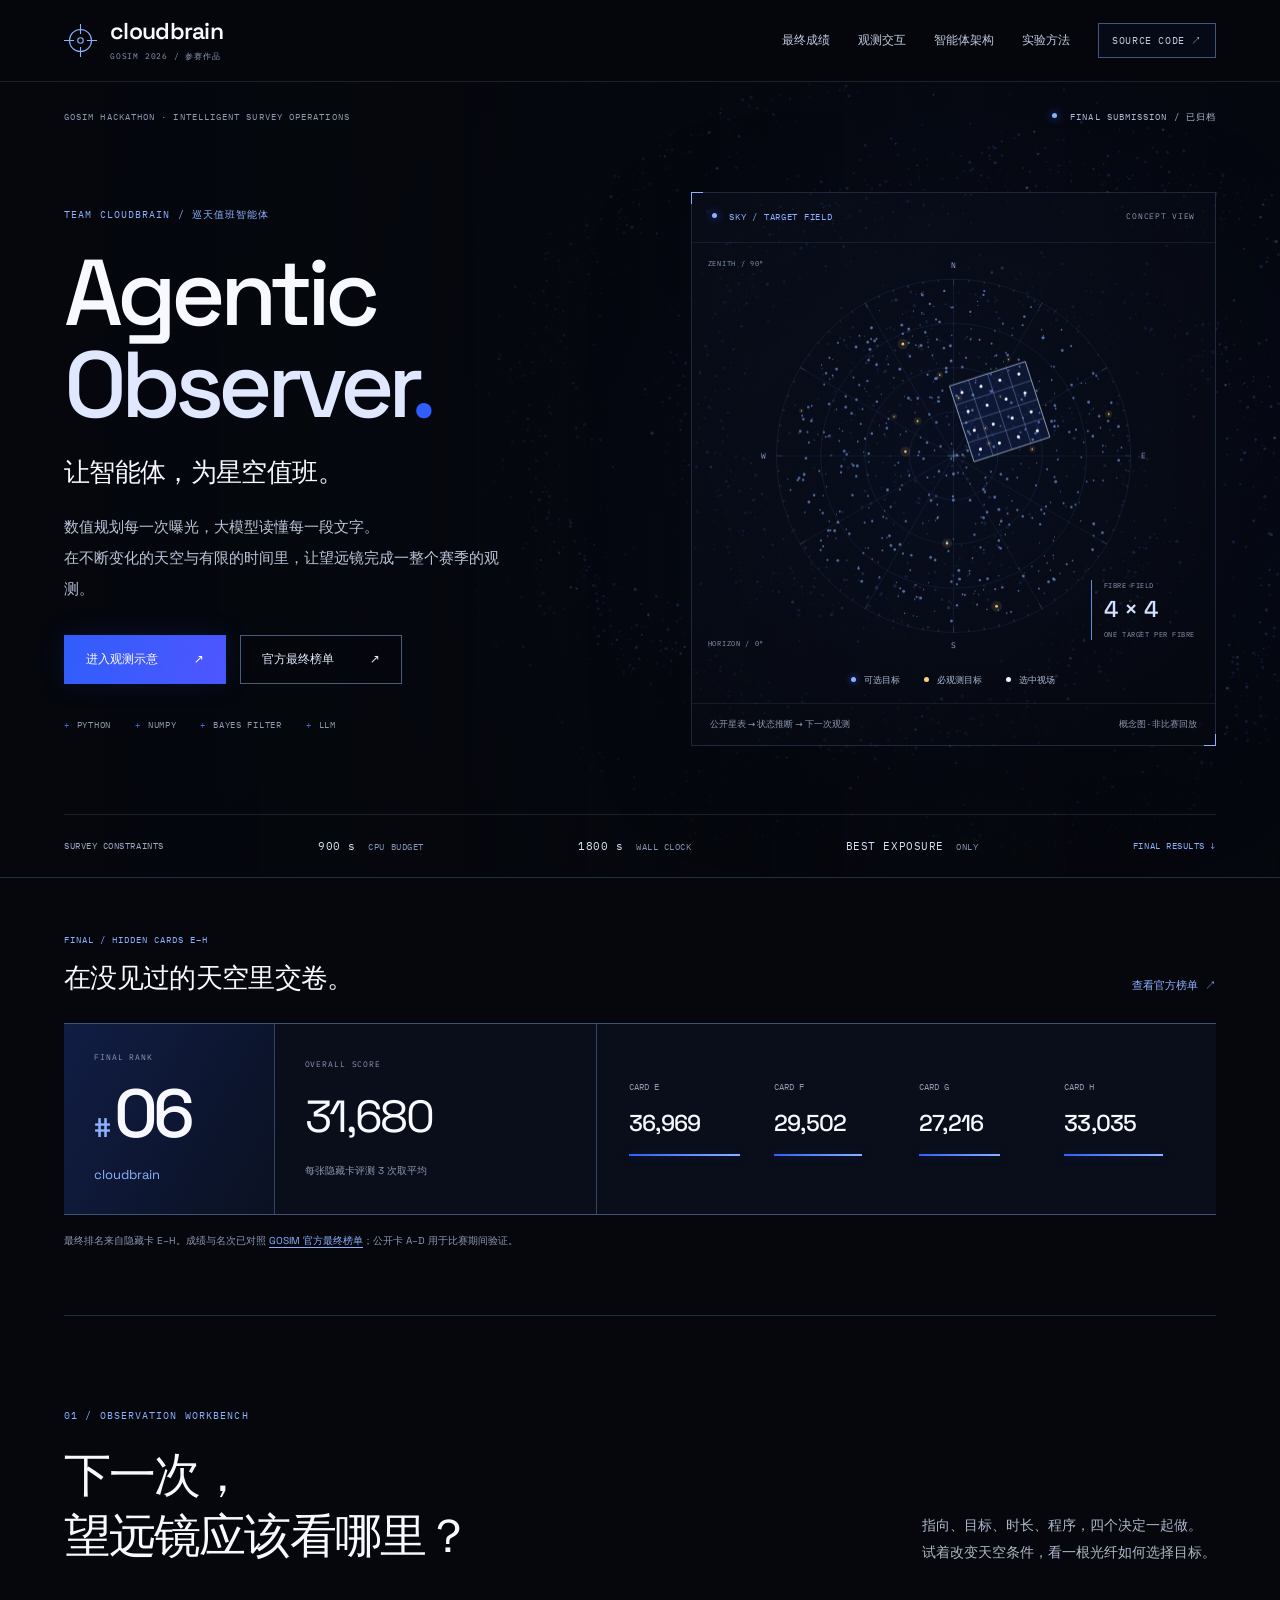
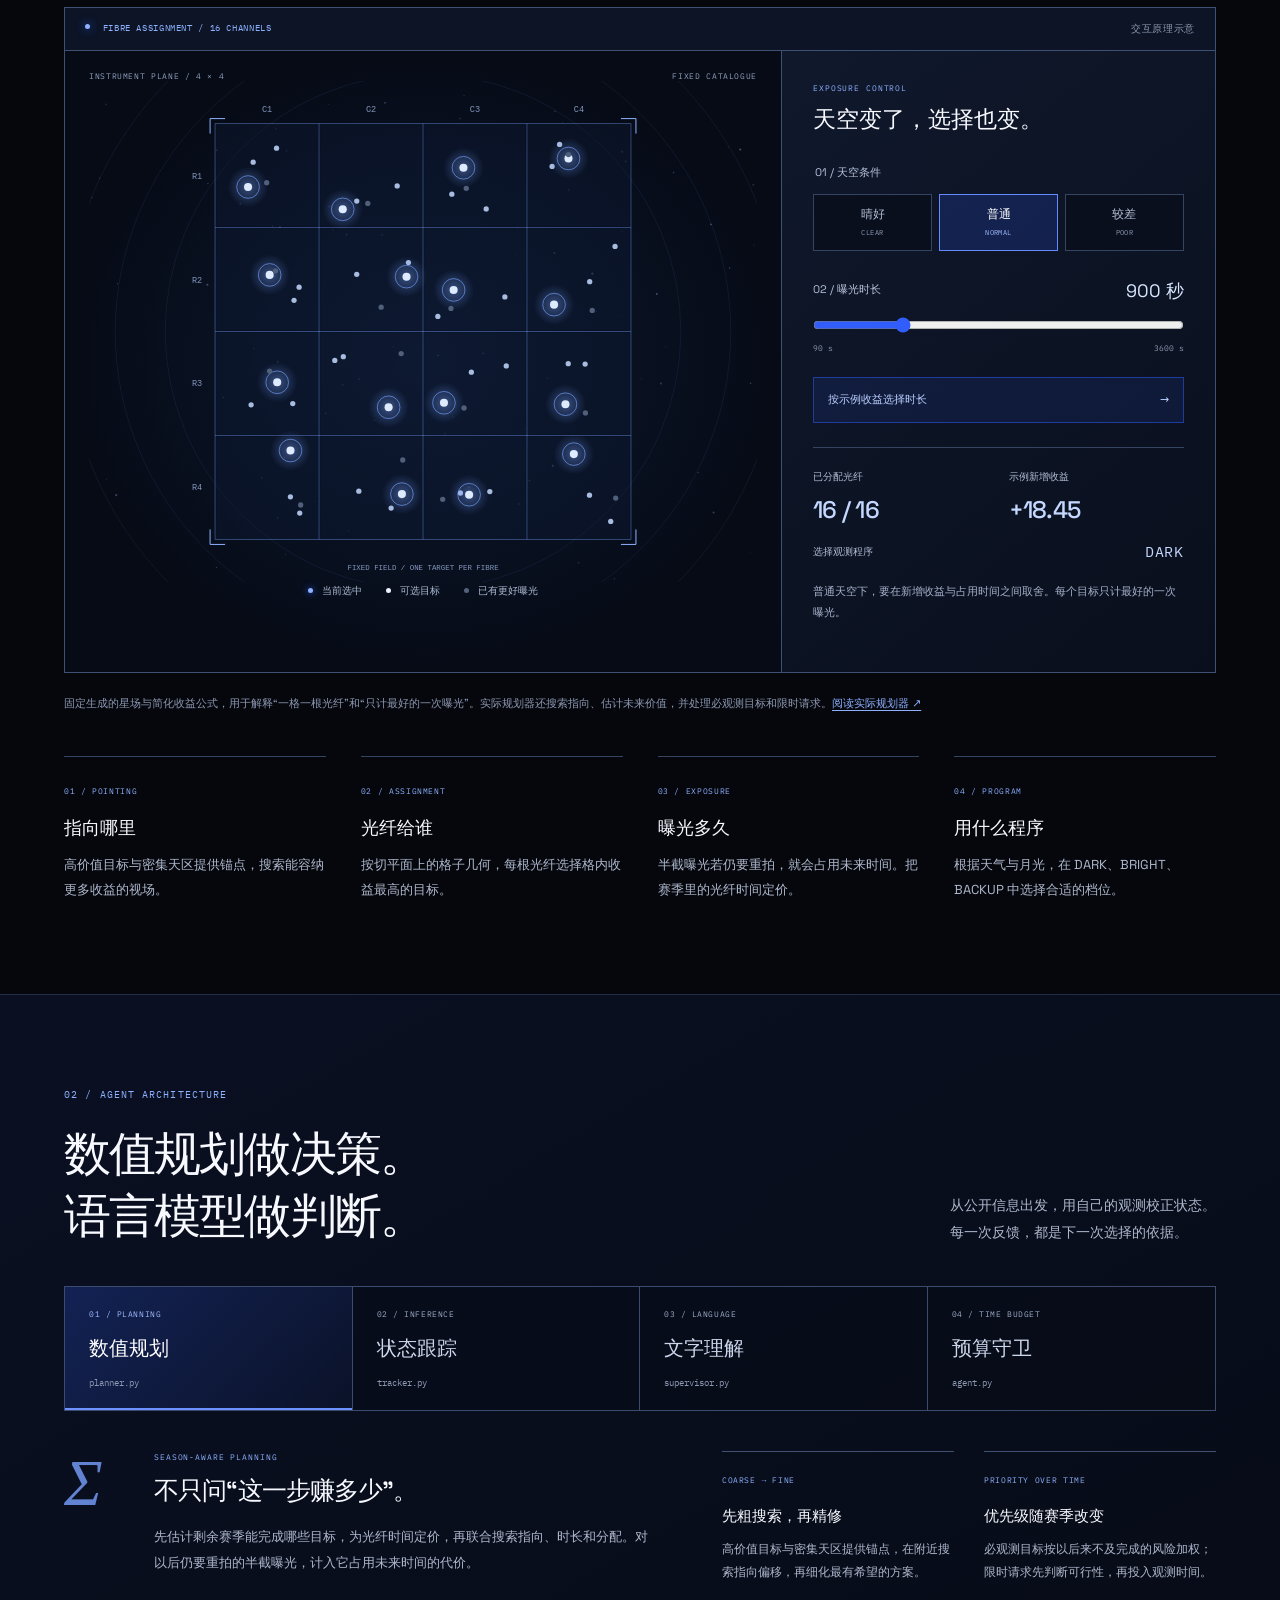
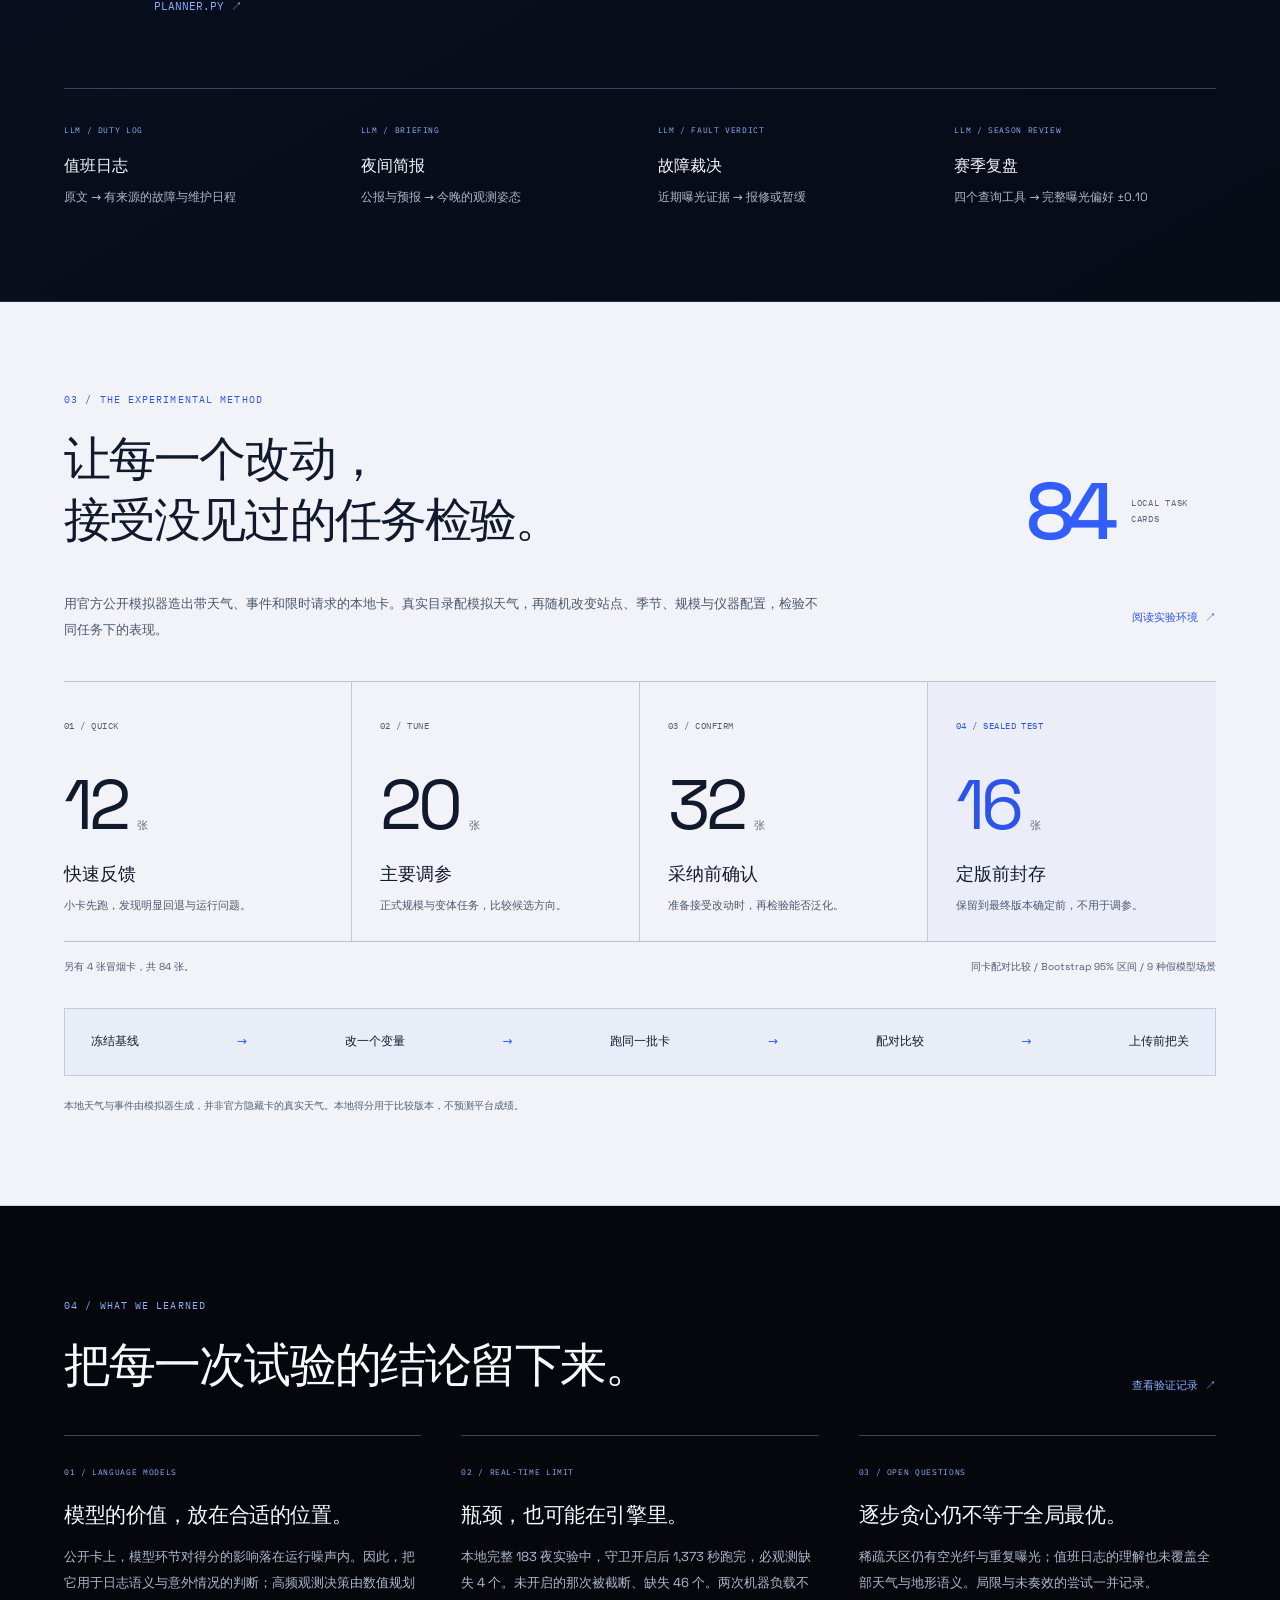
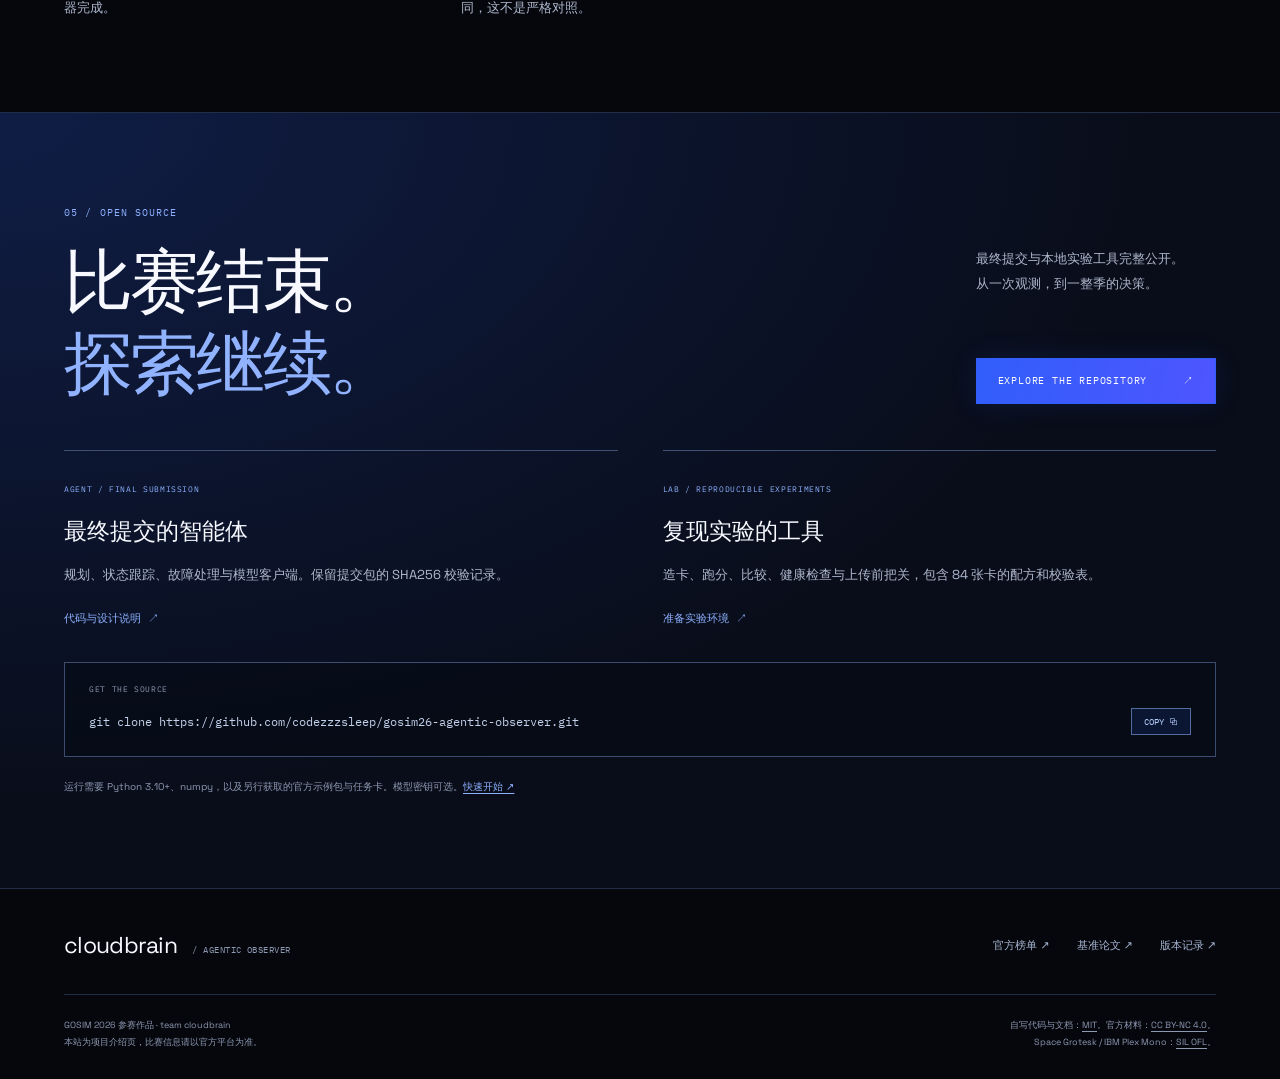
==== commit 9f604ada: "Redesign showcase around GOSIM survey visual language" ====
--- a/index.html
+++ b/index.html
@@ -3,16 +3,19 @@
   <head>
     <meta charset="utf-8" />
     <meta name="viewport" content="width=device-width, initial-scale=1" />
-    <meta name="theme-color" content="#0b1015" />
+    <meta name="theme-color" content="#05070d" />
     <meta
       name="description"
-      content="Agentic Observer · 巡天值班智能体。GOSIM 2026 决赛第 6 名：数值规划每一次曝光，大模型理解值班日志，用 84 张本地任务卡验证改动。"
+      content="cloudbrain 的 GOSIM 2026 巡天值班智能体，决赛第 6 名。数值规划每一次曝光，大模型理解公报与日志。"
     />
     <meta property="og:type" content="website" />
-    <meta property="og:title" content="Agentic Observer · 巡天值班智能体" />
+    <meta
+      property="og:title"
+      content="Agentic Observer / cloudbrain · 巡天值班智能体"
+    />
     <meta
       property="og:description"
-      content="每一次曝光，都为整个赛季。数值规划、文字理解与可复现的实验闭环。"
+      content="数值规划每一次曝光，大模型读懂每一段文字。GOSIM 2026 决赛第 6 名。"
     />
     <meta
       property="og:url"
@@ -23,242 +26,176 @@
       href="https://codezzzsleep.github.io/gosim26-agentic-observer/"
     />
     <link rel="icon" href="favicon.svg" type="image/svg+xml" />
+    <link
+      rel="preload"
+      href="fonts/space-grotesk.woff2"
+      as="font"
+      type="font/woff2"
+      crossorigin
+    />
     <link rel="stylesheet" href="style.css" />
     <script src="app.js" defer></script>
-    <title>Agentic Observer · 巡天值班智能体</title>
+    <title>Agentic Observer / cloudbrain · 巡天值班智能体</title>
   </head>
   <body>
     <a class="skip-link" href="#main">跳到主要内容</a>
+    <div class="scroll-progress" aria-hidden="true">
+      <i id="scroll-progress"></i>
+    </div>
     <header class="site-header">
-      <a class="brand" href="#top" aria-label="Agentic Observer 首页">
-        <svg
-          class="brand-mark"
-          viewBox="0 0 32 32"
-          fill="none"
-          aria-hidden="true"
-        >
-          <circle cx="16" cy="16" r="10" />
-          <ellipse
-            cx="16"
-            cy="16"
-            rx="15"
-            ry="5"
-            transform="rotate(-35 16 16)"
-          />
-          <circle class="brand-dot" cx="16" cy="16" r="2" />
-        </svg>
-        <span>AGENTIC OBSERVER<small>巡天值班智能体</small></span>
-      </a>
+      <a class="brand" href="#top" aria-label="cloudbrain 项目首页"
+        ><svg viewBox="0 0 36 36" aria-hidden="true" fill="none">
+          <circle cx="18" cy="18" r="12" />
+          <path d="M18 0v11m0 14v11M0 18h11m14 0h11" />
+          <circle cx="18" cy="18" r="3" /></svg
+        ><span>cloudbrain<small>GOSIM 2026 / 参赛作品</small></span></a
+      >
       <button
         class="menu-toggle"
         type="button"
         aria-expanded="false"
         aria-controls="navigation"
       >
-        导航 <span aria-hidden="true">＋</span>
+        MENU <span aria-hidden="true">＋</span>
       </button>
       <nav id="navigation" aria-label="主要导航">
-        <a href="#experiment">观测示意</a><a href="#architecture">工作原理</a
-        ><a href="#results">比赛成绩</a><a href="#lab">实验方法</a>
-        <a
+        <a href="#results">最终成绩</a><a href="#experiment">观测交互</a
+        ><a href="#architecture">智能体架构</a><a href="#lab">实验方法</a
+        ><a
           class="nav-source"
           href="https://github.com/codezzzsleep/gosim26-agentic-observer"
-          >源码 <span aria-hidden="true">↗</span></a
+          >SOURCE CODE <span aria-hidden="true">↗</span></a
         >
       </nav>
     </header>
-
     <main id="main">
-      <section class="hero wrap" id="top" aria-labelledby="hero-title">
-        <div class="hero-copy">
-          <div class="eyebrow">
-            <span class="status-dot"></span> GOSIM 2026 · 比赛已结束 · 最终作品
-          </div>
-          <p class="hero-kicker">AGENTIC OBSERVER / 巡天值班智能体</p>
-          <h1 id="hero-title">每一次曝光，<br /><em>都为整个赛季。</em></h1>
-          <p class="hero-description">
-            在模拟的光纤光谱巡天中，担任一整季的值班天文学家。数值规划决定如何观测，大模型读懂公报与日志，在有限时间里，把每一根光纤用在值得的目标上。
-          </p>
-          <div class="hero-actions">
-            <a class="button primary" href="#experiment"
-              >看一次观测如何选择 <span aria-hidden="true">↓</span></a
-            ><a
-              class="button quiet"
-              href="https://github.com/codezzzsleep/gosim26-agentic-observer"
-              >探索项目 <span aria-hidden="true">↗</span></a
-            >
-          </div>
-          <div class="hero-signoff">
-            <span>TEAM CLOUDBRAIN</span
-            ><span>NUMERICAL PLANNING × LANGUAGE UNDERSTANDING</span>
-          </div>
-        </div>
-        <div class="hero-visual" aria-hidden="true">
-          <svg viewBox="0 0 620 570" class="sky-art">
-            <defs>
-              <radialGradient id="sky-glow">
-                <stop stop-color="#1e4941" stop-opacity=".5" />
-                <stop offset="1" stop-color="#0b1015" stop-opacity="0" />
-              </radialGradient>
-              <linearGradient id="beam" x1="0" y1="1" x2="1" y2="0">
-                <stop stop-color="#79dfb8" stop-opacity="0" />
-                <stop offset="1" stop-color="#79dfb8" stop-opacity=".1" />
-              </linearGradient>
-            </defs>
-            <circle cx="315" cy="275" r="255" fill="url(#sky-glow)" />
-            <g class="sky-orbits" fill="none" stroke="#43645e">
-              <circle cx="315" cy="270" r="205" />
-              <ellipse
-                cx="315"
-                cy="270"
-                rx="205"
-                ry="76"
-                transform="rotate(-28 315 270)"
-              />
-              <ellipse
-                cx="315"
-                cy="270"
-                rx="205"
-                ry="155"
-                transform="rotate(-28 315 270)"
-              />
-              <ellipse
-                cx="315"
-                cy="270"
-                rx="87"
-                ry="205"
-                transform="rotate(-28 315 270)"
-              />
-              <path d="M105 270H525M315 58V481" />
-            </g>
-            <g id="hero-stars" fill="#a9bdbb">
-              <circle cx="179" cy="185" r="2" />
-              <circle cx="449" cy="216" r="2" />
-              <circle cx="221" cy="395" r="2" />
-              <circle cx="397" cy="371" r="2" />
-            </g>
-            <path d="M154 456L281 176L404 235Z" fill="url(#beam)" />
-            <g
-              transform="translate(245 157) rotate(14 72 72)"
-              class="fibre-art"
-              fill="none"
-              stroke="#79dfb8"
-            >
-              <rect width="144" height="144" rx="2" />
-              <path
-                d="M36 0V144M72 0V144M108 0V144M0 36H144M0 72H144M0 108H144"
-              />
-              <path
-                d="M-9 0H-17V-17H0M144-9V-17H161V0M161 144V161H144M0 161H-17V144"
-              />
-              <g fill="#9af1cf" stroke="none">
-                <circle cx="16" cy="21" r="3" />
-                <circle cx="56" cy="14" r="3" />
-                <circle cx="87" cy="27" r="3" />
-                <circle cx="125" cy="16" r="3" />
-                <circle cx="20" cy="54" r="3" />
-                <circle cx="49" cy="61" r="3" />
-                <circle cx="83" cy="50" r="3" />
-                <circle cx="127" cy="58" r="3" />
-                <circle cx="18" cy="91" r="3" />
-                <circle cx="58" cy="83" r="3" />
-                <circle cx="89" cy="92" r="3" />
-                <circle cx="129" cy="82" r="3" />
-                <circle cx="26" cy="123" r="3" />
-                <circle cx="50" cy="130" r="3" />
-                <circle cx="94" cy="117" r="3" />
-                <circle cx="119" cy="126" r="3" />
-              </g>
-            </g>
-            <g class="sky-labels" fill="#80998f">
-              <text x="102" y="70">A SEASON OF DECISIONS</text>
-              <text x="393" y="141" fill="#79dfb8">OBSERVATION FIELD</text>
-              <path d="M407 149L386 173" stroke="#79dfb8" stroke-opacity=".5" />
-              <text x="367" y="453">ONE TARGET / ONE FIBRE</text>
-              <text x="215" y="523" fill="#79dfb8">
-                OBSERVE → INFER → PLAN → OBSERVE
-              </text>
-            </g>
-            <circle cx="137" cy="368" r="5" fill="#79dfb8" />
-            <circle
-              cx="137"
-              cy="368"
-              r="13"
-              fill="none"
-              stroke="#79dfb8"
-              stroke-opacity=".3"
-            />
-          </svg>
-          <span class="visual-corner">光纤视场 · 概念示意</span>
+      <section class="hero" id="top" aria-labelledby="hero-title">
+        <canvas
+          id="sky-background"
+          class="sky-background"
+          aria-hidden="true"
+        ></canvas>
+        <div class="hero-veil" aria-hidden="true"></div>
+        <div class="hero-topline wrap">
+          <span>GOSIM HACKATHON · INTELLIGENT SURVEY OPERATIONS</span
+          ><span class="archive-label"><i></i> FINAL SUBMISSION / 已归档</span>
+        </div>
+        <div class="hero-layout wrap">
+          <div class="hero-copy">
+            <p class="eyebrow">TEAM CLOUDBRAIN / 巡天值班智能体</p>
+            <h1 id="hero-title">
+              Agentic<br /><span>Observer<span class="title-dot">.</span></span>
+            </h1>
+            <h2 class="hero-chinese">让智能体，为星空值班。</h2>
+            <p class="hero-description">
+              数值规划每一次曝光，大模型读懂每一段文字。<br />在不断变化的天空与有限的时间里，让望远镜完成一整个赛季的观测。
+            </p>
+            <div class="hero-actions">
+              <a class="button primary" href="#experiment"
+                >进入观测示意 <span aria-hidden="true">↗</span></a
+              ><a
+                class="button secondary"
+                href="https://create.gosim.org/survey26/platform/leaderboard/final-hidden"
+                >官方最终榜单 <span aria-hidden="true">↗</span></a
+              >
+            </div>
+            <div class="hero-stack">
+              <span>PYTHON</span><span>NUMPY</span><span>BAYES FILTER</span
+              ><span>LLM</span>
+            </div>
+          </div>
+          <div class="sky-console">
+            <div class="console-heading">
+              <span><i class="signal-dot"></i> SKY / TARGET FIELD</span
+              ><span>CONCEPT VIEW</span>
+            </div>
+            <div class="sky-map-wrap">
+              <canvas
+                id="hero-map"
+                width="700"
+                height="560"
+                role="img"
+                aria-label="巡天天空坐标与光纤视场的概念图"
+              ></canvas
+              ><span class="map-axis axis-top">ZENITH / 90°</span
+              ><span class="map-axis axis-bottom">HORIZON / 0°</span>
+              <div class="map-tag">
+                <span>FIBRE FIELD</span><strong>4 × 4</strong
+                ><span>ONE TARGET PER FIBRE</span>
+              </div>
+            </div>
+            <div class="console-legend">
+              <span><i class="dot blue"></i> 可选目标</span
+              ><span><i class="dot gold"></i> 必观测目标</span
+              ><span><i class="dot white"></i> 选中视场</span>
+            </div>
+            <div class="console-footer">
+              <span>公开星表 → 状态推断 → 下一次观测</span
+              ><span>概念图 · 非比赛回放</span>
+            </div>
+          </div>
+        </div>
+        <div class="hero-bottom wrap">
+          <span class="bottom-label">SURVEY CONSTRAINTS</span
+          ><span><b>900 s</b> CPU BUDGET</span
+          ><span><b>1800 s</b> WALL CLOCK</span
+          ><span><b>BEST EXPOSURE</b> ONLY</span
+          ><a href="#results"
+            >FINAL RESULTS <span aria-hidden="true">↓</span></a
+          >
         </div>
       </section>
 
-      <div class="metrics wrap" aria-label="项目概览">
-        <div>
-          <span class="metric-value">6<small>th</small></span
-          ><span class="metric-label">决赛最终名次</span>
-        </div>
-        <div>
-          <span class="metric-value">31,680</span
-          ><span class="metric-label">隐藏卡决赛总分</span>
-        </div>
-        <div>
-          <span class="metric-value">84</span
-          ><span class="metric-label">本地模拟任务卡</span>
-        </div>
-        <div>
-          <span class="metric-value metric-word">numpy</span
-          ><span class="metric-label">唯一第三方依赖</span>
-        </div>
-      </div>
-
       <section
-        class="section wrap"
-        id="mission"
-        aria-labelledby="mission-title"
+        class="results-section wrap"
+        id="results"
+        aria-labelledby="results-title"
       >
-        <div class="section-heading">
+        <div class="section-heading compact">
           <div>
-            <div class="eyebrow">01 / THE MISSION</div>
-            <h2 id="mission-title">一次曝光，四个决定。</h2>
-          </div>
-          <p>望远镜的时间不能存起来。<br />每一步，都要同时考虑眼前和以后。</p>
-        </div>
-        <div class="decision-list">
-          <article>
-            <span class="decision-number">01</span>
-            <h3>指向哪里</h3>
-            <p>从当前可见的天区里，搜索能容纳更多高收益目标的观测视场。</p>
-            <span class="mono">POINTING / ALT · AZ</span>
-          </article>
-          <article>
-            <span class="decision-number">02</span>
-            <h3>光纤给谁</h3>
-            <p>
-              按光纤格子的真实几何，每根光纤选一个目标，让整个视场的收益更高。
-            </p>
-            <span class="mono">ASSIGNMENT / TARGET → FIBRE</span>
-          </article>
-          <article>
-            <span class="decision-number">03</span>
-            <h3>曝光多久</h3>
-            <p>
-              同一目标只计最好的一次曝光。拍到一半再重拍，往往是在重复花时间。
-            </p>
-            <span class="mono">EXPOSURE / 90–3600 s *</span>
-          </article>
-          <article>
-            <span class="decision-number">04</span>
-            <h3>用什么程序</h3>
-            <p>
-              根据天气与月光，选择 DARK、BRIGHT 或 BACKUP，争取合适的计分倍率。
-            </p>
-            <span class="mono">PROGRAM / DARK · BRIGHT · BACKUP</span>
-          </article>
+            <p class="eyebrow">FINAL / HIDDEN CARDS E–H</p>
+            <h2 id="results-title">在没见过的天空里交卷。</h2>
+          </div>
+          <a
+            class="text-link"
+            href="https://create.gosim.org/survey26/platform/leaderboard/final-hidden"
+            >查看官方榜单 ↗</a
+          >
+        </div>
+        <div class="final-board">
+          <div class="rank-cell">
+            <span class="mono">FINAL RANK</span><strong><span>#</span>06</strong
+            ><span>cloudbrain</span>
+          </div>
+          <div class="total-cell">
+            <span class="mono">OVERALL SCORE</span><strong>31,680</strong
+            ><span>每张隐藏卡评测 3 次取平均</span>
+          </div>
+          <div class="card-scores">
+            <div>
+              <span>CARD E</span><strong>36,969</strong
+              ><i style="--score: 92.4%"></i>
+            </div>
+            <div>
+              <span>CARD F</span><strong>29,502</strong
+              ><i style="--score: 73.8%"></i>
+            </div>
+            <div>
+              <span>CARD G</span><strong>27,216</strong
+              ><i style="--score: 68%"></i>
+            </div>
+            <div>
+              <span>CARD H</span><strong>33,035</strong
+              ><i style="--score: 82.6%"></i>
+            </div>
+          </div>
         </div>
         <p class="caption">
-          * 规划器的候选时长覆盖 90–3600
-          秒；实际上下限由任务卡中的仪器参数决定。
+          最终排名来自隐藏卡 E–H。成绩与名次已对照
+          <a
+            href="https://create.gosim.org/survey26/platform/leaderboard/final-hidden"
+            >GOSIM 官方最终榜单</a
+          >；公开卡 A–D 用于比赛期间验证。
         </p>
       </section>
 
@@ -269,52 +206,54 @@
       >
         <div class="section-heading">
           <div>
-            <div class="eyebrow">02 / TRY AN OBSERVATION</div>
-            <h2 id="experiment-title">
-              给定一片星空，<br />怎样用好每根光纤？
-            </h2>
-          </div>
-          <p>改变天空条件和曝光时长，<br />看看同一个视场会选择哪些目标。</p>
+            <p class="eyebrow">01 / OBSERVATION WORKBENCH</p>
+            <h2 id="experiment-title">下一次，<br />望远镜应该看哪里？</h2>
+          </div>
+          <p class="section-description">
+            指向、目标、时长、程序，四个决定一起做。<br />试着改变天空条件，看一根光纤如何选择目标。
+          </p>
+        </div>
+        <div class="workbench-title">
+          <span><i class="signal-dot"></i> FIBRE ASSIGNMENT / 16 CHANNELS</span
+          ><span>交互原理示意</span>
         </div>
         <div class="observation-demo">
           <div class="field-panel">
             <div class="panel-top">
-              <span class="mono">FIBRE FIELD / 4 × 4</span
-              ><span class="small-pill">固定示例星场</span>
+              <span>INSTRUMENT PLANE / 4 × 4</span><span>FIXED CATALOGUE</span>
             </div>
             <canvas
               id="field-canvas"
               width="800"
               height="600"
               role="img"
-              aria-label="16 个光纤格子中的示例目标分配，文字结果显示在右侧"
+              aria-label="16 个光纤格子中的示例目标分配，文字结果显示在控制面板中"
             ></canvas>
             <div class="field-legend">
-              <span><i class="legend-dot selected"></i>当前选中</span
-              ><span><i class="legend-dot candidate"></i>可选目标</span
-              ><span><i class="legend-dot complete"></i>已有更好曝光</span>
+              <span><i class="dot blue"></i> 当前选中</span
+              ><span><i class="dot white"></i> 可选目标</span
+              ><span><i class="dot dim"></i> 已有更好曝光</span>
             </div>
           </div>
           <div class="demo-controls">
-            <div class="eyebrow">OBSERVING CONDITIONS</div>
+            <p class="eyebrow">EXPOSURE CONTROL</p>
             <h3>天空变了，选择也变。</h3>
             <fieldset class="weather-control">
-              <legend>天空条件</legend>
+              <legend>01 / 天空条件</legend>
               <div class="segmented">
                 <button type="button" data-weather="0.95" aria-pressed="false">
-                  晴好</button
+                  晴好 <span>CLEAR</span></button
                 ><button type="button" data-weather="0.7" aria-pressed="true">
-                  普通</button
+                  普通 <span>NORMAL</span></button
                 ><button type="button" data-weather="0.4" aria-pressed="false">
-                  较差
+                  较差 <span>POOR</span>
                 </button>
               </div>
             </fieldset>
             <label class="slider-label" for="duration"
-              >曝光时长
+              >02 / 曝光时长
               <output id="duration-label" for="duration">900 秒</output></label
-            >
-            <input
+            ><input
               id="duration"
               type="range"
               min="90"
@@ -322,11 +261,9 @@
               step="30"
               value="900"
             />
-            <div class="slider-ends mono">
-              <span>90 s</span><span>3600 s</span>
-            </div>
+            <div class="slider-ends"><span>90 s</span><span>3600 s</span></div>
             <button class="auto-button" type="button" id="auto-duration">
-              按示例收益选择时长 <span aria-hidden="true">↗</span>
+              按示例收益选择时长 <span aria-hidden="true">→</span>
             </button>
             <div class="demo-results" aria-live="polite" aria-atomic="true">
               <div>
@@ -340,507 +277,510 @@
               </div>
             </div>
             <p class="demo-explanation" id="demo-explanation">
-              更长的曝光能完成更多目标，也会占用更多观测时间。
+              同一目标只保留最好的一次曝光。
             </p>
           </div>
         </div>
         <p class="caption">
-          交互原理示意：使用固定生成的目标、简化的完成度与收益公式，不是比赛数据或真实观测回放。实际规划器还会搜索指向、估计未来价值，并处理必观测目标与限时请求。<a
+          固定生成的星场与简化收益公式，用于解释“一格一根光纤”和“只计最好的一次曝光”。实际规划器还搜索指向、估计未来价值，并处理必观测目标和限时请求。<a
             href="https://github.com/codezzzsleep/gosim26-agentic-observer/blob/main/agent/planner.py"
-            >查看实际规划器 ↗</a
+            >阅读实际规划器 ↗</a
           >
         </p>
         <noscript
-          ><p class="no-script">
+          ><p>
             启用 JavaScript
-            可体验观测示意。实际规则是：一格一根光纤，每格选一个目标；同一目标只保留最好的一次曝光。
+            可体验观测交互。实际规则：一根光纤一个目标，同一目标只保留最好的一次曝光。
           </p></noscript
         >
+        <div class="four-decisions">
+          <article>
+            <span>01 / POINTING</span>
+            <h3>指向哪里</h3>
+            <p>高价值目标与密集天区提供锚点，搜索能容纳更多收益的视场。</p>
+          </article>
+          <article>
+            <span>02 / ASSIGNMENT</span>
+            <h3>光纤给谁</h3>
+            <p>按切平面上的格子几何，每根光纤选择格内收益最高的目标。</p>
+          </article>
+          <article>
+            <span>03 / EXPOSURE</span>
+            <h3>曝光多久</h3>
+            <p>
+              半截曝光若仍要重拍，就会占用未来时间。把赛季里的光纤时间定价。
+            </p>
+          </article>
+          <article>
+            <span>04 / PROGRAM</span>
+            <h3>用什么程序</h3>
+            <p>根据天气与月光，在 DARK、BRIGHT、BACKUP 中选择合适的档位。</p>
+          </article>
+        </div>
+      </section>
+
+      <section
+        class="architecture-section"
+        id="architecture"
+        aria-labelledby="architecture-title"
+      >
+        <div class="wrap section">
+          <div class="section-heading">
+            <div>
+              <p class="eyebrow">02 / AGENT ARCHITECTURE</p>
+              <h2 id="architecture-title">
+                数值规划做决策。<br />语言模型做判断。
+              </h2>
+            </div>
+            <p class="section-description">
+              从公开信息出发，用自己的观测校正状态。<br />每一次反馈，都是下一次选择的依据。
+            </p>
+          </div>
+          <div class="architecture-tabs" role="tablist" aria-label="核心模块">
+            <button
+              type="button"
+              role="tab"
+              id="tab-planner"
+              aria-selected="true"
+              aria-controls="panel-planner"
+              tabindex="0"
+            >
+              <span>01 / PLANNING</span><strong>数值规划</strong
+              ><small>planner.py</small></button
+            ><button
+              type="button"
+              role="tab"
+              id="tab-tracker"
+              aria-selected="false"
+              aria-controls="panel-tracker"
+              tabindex="-1"
+            >
+              <span>02 / INFERENCE</span><strong>状态跟踪</strong
+              ><small>tracker.py</small></button
+            ><button
+              type="button"
+              role="tab"
+              id="tab-model"
+              aria-selected="false"
+              aria-controls="panel-model"
+              tabindex="-1"
+            >
+              <span>03 / LANGUAGE</span><strong>文字理解</strong
+              ><small>supervisor.py</small></button
+            ><button
+              type="button"
+              role="tab"
+              id="tab-budget"
+              aria-selected="false"
+              aria-controls="panel-budget"
+              tabindex="-1"
+            >
+              <span>04 / TIME BUDGET</span><strong>预算守卫</strong
+              ><small>agent.py</small>
+            </button>
+          </div>
+          <div
+            class="architecture-panel"
+            id="panel-planner"
+            role="tabpanel"
+            aria-labelledby="tab-planner"
+            tabindex="0"
+          >
+            <div class="module-main">
+              <span class="module-symbol">Σ</span>
+              <div>
+                <p class="eyebrow">SEASON-AWARE PLANNING</p>
+                <h3>不只问“这一步赚多少”。</h3>
+                <p>
+                  先估计剩余赛季能完成哪些目标，为光纤时间定价，再联合搜索指向、时长和分配。对以后仍要重拍的半截曝光，计入它占用未来时间的代价。
+                </p>
+                <a
+                  class="text-link"
+                  href="https://github.com/codezzzsleep/gosim26-agentic-observer/blob/main/agent/planner.py"
+                  >PLANNER.PY ↗</a
+                >
+              </div>
+            </div>
+            <div class="module-details">
+              <article>
+                <span>COARSE → FINE</span>
+                <h4>先粗搜索，再精修</h4>
+                <p>
+                  高价值目标与密集天区提供锚点，在附近搜索指向偏移，再细化最有希望的方案。
+                </p>
+              </article>
+              <article>
+                <span>PRIORITY OVER TIME</span>
+                <h4>优先级随赛季改变</h4>
+                <p>
+                  必观测目标按以后来不及完成的风险加权；限时请求先判断可行性，再投入观测时间。
+                </p>
+              </article>
+            </div>
+          </div>
+          <div
+            class="architecture-panel"
+            id="panel-tracker"
+            role="tabpanel"
+            aria-labelledby="tab-tracker"
+            tabindex="0"
+            hidden
+          >
+            <div class="module-main">
+              <span class="module-symbol">P</span>
+              <div>
+                <p class="eyebrow">BAYESIAN STATE ESTIMATION</p>
+                <h3>低收益，是天气还是故障？</h3>
+                <p>
+                  贝叶斯滤波同时估计天气水平 W、仪器效率 η
+                  和故障概率。天气影响完成度与程序档位，仪器效率只影响完成度，曝光反馈让两者逐步分开。
+                </p>
+                <a
+                  class="text-link"
+                  href="https://github.com/codezzzsleep/gosim26-agentic-observer/blob/main/agent/tracker.py"
+                  >TRACKER.PY ↗</a
+                >
+              </div>
+            </div>
+            <div class="module-details">
+              <article>
+                <span>HAZARDS / POINTING</span>
+                <h4>区分不同的异常</h4>
+                <p>
+                  处理地形遮挡、局部天气、圆顶关闭与地震，用命中和未命中结果估计隐藏指向偏差。
+                </p>
+              </article>
+              <article>
+                <span>LEDGER / RECOVERY</span>
+                <h4>数据丢失后重建</h4>
+                <p>
+                  账本可作废指定窗口并重放，再用引擎返回的最佳成绩校正状态，重新安排目标。
+                </p>
+              </article>
+            </div>
+          </div>
+          <div
+            class="architecture-panel"
+            id="panel-model"
+            role="tabpanel"
+            aria-labelledby="tab-model"
+            tabindex="0"
+            hidden
+          >
+            <div class="module-main">
+              <span class="module-symbol">文</span>
+              <div>
+                <p class="eyebrow">BOUNDED LANGUAGE REASONING</p>
+                <h3>理解文字，影响有界。</h3>
+                <p>
+                  模型提取日志事实、写夜间简报、裁决故障，并通过工具复盘赛季。答案经过代码校验，只在指定范围内生效；没有密钥或调用失败，依然按规则运行。
+                </p>
+                <a
+                  class="text-link"
+                  href="https://github.com/codezzzsleep/gosim26-agentic-observer/blob/main/agent/supervisor.py"
+                  >SUPERVISOR.PY ↗</a
+                >
+              </div>
+            </div>
+            <div class="module-details">
+              <article>
+                <span>GROUNDED FACTS</span>
+                <h4>事实必须有来源</h4>
+                <p>
+                  故障、维护和校准日程须引用原文行号，并通过时区、时间窗口与更正版本的校验。
+                </p>
+              </article>
+              <article>
+                <span>PAUSE / WAIT / CONTINUE</span>
+                <h4>调用也有时间成本</h4>
+                <p>
+                  关键时点暂停并等待回答；单请求、限流退避、服务切换与工具协议回退控制失败影响。
+                </p>
+              </article>
+            </div>
+          </div>
+          <div
+            class="architecture-panel"
+            id="panel-budget"
+            role="tabpanel"
+            aria-labelledby="tab-budget"
+            tabindex="0"
+            hidden
+          >
+            <div class="module-main">
+              <span class="module-symbol">t</span>
+              <div>
+                <p class="eyebrow">CPU & WALL-CLOCK GUARD</p>
+                <h3>跑完整季，才拿得到后面的分。</h3>
+                <p>
+                  每卡有 900 秒 CPU 预算与 30
+                  分钟真实时间上限。引擎随着曝光账本变大而变慢，守卫持续测量并预测剩余赛季需要的真实时间。
+                </p>
+                <a
+                  class="text-link"
+                  href="https://github.com/codezzzsleep/gosim26-agentic-observer/blob/main/agent/agent.py"
+                  >AGENT.PY ↗</a
+                >
+              </div>
+            </div>
+            <div class="module-details">
+              <article>
+                <span>FEWER / LONGER EXPOSURES</span>
+                <h4>先少搜，再少做几步</h4>
+                <p>
+                  预算吃紧时先降低搜索力度，再提高普通曝光的最短时长，用更少、更长的曝光跑完赛季。
+                </p>
+              </article>
+              <article>
+                <span>VALIDATE / FALL BACK</span>
+                <h4>固定档位与异常兜底</h4>
+                <p>
+                  搜索力度按固定档位调整；发出前校验动作，决策异常则替换为一次等待。
+                </p>
+              </article>
+            </div>
+          </div>
+          <div class="model-roles">
+            <div>
+              <span>LLM / DUTY LOG</span>
+              <h4>值班日志</h4>
+              <p>原文 → 有来源的故障与维护日程</p>
+            </div>
+            <div>
+              <span>LLM / BRIEFING</span>
+              <h4>夜间简报</h4>
+              <p>公报与预报 → 今晚的观测姿态</p>
+            </div>
+            <div>
+              <span>LLM / FAULT VERDICT</span>
+              <h4>故障裁决</h4>
+              <p>近期曝光证据 → 报修或暂缓</p>
+            </div>
+            <div>
+              <span>LLM / SEASON REVIEW</span>
+              <h4>赛季复盘</h4>
+              <p>四个查询工具 → 完整曝光偏好 ±0.10</p>
+            </div>
+          </div>
+        </div>
+      </section>
+
+      <section class="lab-section" id="lab" aria-labelledby="lab-title">
+        <div class="wrap section">
+          <div class="section-heading">
+            <div>
+              <p class="eyebrow">03 / THE EXPERIMENTAL METHOD</p>
+              <h2 id="lab-title">让每一个改动，<br />接受没见过的任务检验。</h2>
+            </div>
+            <div class="lab-total">
+              <strong>84</strong><span>LOCAL TASK CARDS</span>
+            </div>
+          </div>
+          <div class="lab-intro">
+            <p>
+              用官方公开模拟器造出带天气、事件和限时请求的本地卡。真实目录配模拟天气，再随机改变站点、季节、规模与仪器配置，检验不同任务下的表现。
+            </p>
+            <a
+              class="text-link"
+              href="https://github.com/codezzzsleep/gosim26-agentic-observer/tree/main/lab"
+              >阅读实验环境 ↗</a
+            >
+          </div>
+          <div class="lab-tiers">
+            <article>
+              <span class="tier-label">01 / QUICK</span
+              ><strong>12<span>张</span></strong>
+              <h3>快速反馈</h3>
+              <p>小卡先跑，发现明显回退与运行问题。</p>
+            </article>
+            <article>
+              <span class="tier-label">02 / TUNE</span
+              ><strong>20<span>张</span></strong>
+              <h3>主要调参</h3>
+              <p>正式规模与变体任务，比较候选方向。</p>
+            </article>
+            <article>
+              <span class="tier-label">03 / CONFIRM</span
+              ><strong>32<span>张</span></strong>
+              <h3>采纳前确认</h3>
+              <p>准备接受改动时，再检验能否泛化。</p>
+            </article>
+            <article class="sealed-tier">
+              <span class="tier-label">04 / SEALED TEST</span
+              ><strong>16<span>张</span></strong>
+              <h3>定版前封存</h3>
+              <p>保留到最终版本确定前，不用于调参。</p>
+            </article>
+          </div>
+          <div class="lab-footnote">
+            <span>另有 4 张冒烟卡，共 84 张。</span
+            ><span>同卡配对比较 / Bootstrap 95% 区间 / 9 种假模型场景</span>
+          </div>
+          <div class="lab-flow">
+            <span>冻结基线</span><b aria-hidden="true">→</b
+            ><span>改一个变量</span><b aria-hidden="true">→</b
+            ><span>跑同一批卡</span><b aria-hidden="true">→</b
+            ><span>配对比较</span><b aria-hidden="true">→</b
+            ><span>上传前把关</span>
+          </div>
+          <p class="caption">
+            本地天气与事件由模拟器生成，并非官方隐藏卡的真实天气。本地得分用于比较版本，不预测平台成绩。
+          </p>
+        </div>
       </section>
 
       <section
         class="section wrap"
-        id="architecture"
-        aria-labelledby="architecture-title"
+        id="findings"
+        aria-labelledby="findings-title"
       >
         <div class="section-heading">
           <div>
-            <div class="eyebrow">03 / HOW IT WORKS</div>
-            <h2 id="architecture-title">计算做决策，<br />模型读文字。</h2>
-          </div>
-          <p>每个环节都有明确职责。<br />新反馈回来，再更新下一次选择。</p>
-        </div>
-        <div
-          class="loop-diagram"
-          aria-label="决策循环：公开输入、状态推断、数值规划、动作执行、曝光反馈再回到状态推断"
-        >
-          <span>公报 · 日志 · 星表</span><b aria-hidden="true">→</b
-          ><span>状态推断</span><b aria-hidden="true">→</b
-          ><span class="loop-focus">数值规划</span><b aria-hidden="true">→</b
-          ><span>观测 · 等待 · 报修</span><b aria-hidden="true">↩</b
-          ><span>曝光反馈</span>
-        </div>
-        <div class="architecture-tabs" role="tablist" aria-label="核心模块">
-          <button
-            type="button"
-            role="tab"
-            id="tab-planner"
-            aria-selected="true"
-            aria-controls="panel-planner"
-            tabindex="0"
-          >
-            数值规划</button
-          ><button
-            type="button"
-            role="tab"
-            id="tab-tracker"
-            aria-selected="false"
-            aria-controls="panel-tracker"
-            tabindex="-1"
-          >
-            状态跟踪</button
-          ><button
-            type="button"
-            role="tab"
-            id="tab-model"
-            aria-selected="false"
-            aria-controls="panel-model"
-            tabindex="-1"
-          >
-            文字理解</button
-          ><button
-            type="button"
-            role="tab"
-            id="tab-budget"
-            aria-selected="false"
-            aria-controls="panel-budget"
-            tabindex="-1"
-          >
-            时间预算
-          </button>
-        </div>
-        <div
-          class="architecture-panel"
-          id="panel-planner"
-          role="tabpanel"
-          aria-labelledby="tab-planner"
-          tabindex="0"
-        >
-          <div class="module-intro">
-            <span class="module-index">Σ</span>
-            <div>
-              <h3>不只问“这一步赚多少”。</h3>
-              <p>
-                先估计剩余赛季能完成哪些目标，为光纤时间定价，再搜索指向、时长和分配。对以后仍要重拍的半截曝光，计入它占用未来时间的代价。
-              </p>
-              <a
-                class="source-link"
-                href="https://github.com/codezzzsleep/gosim26-agentic-observer/blob/main/agent/planner.py"
-                >planner.py ↗</a
-              >
-            </div>
-          </div>
-          <div class="module-details">
-            <div>
-              <h4>粗搜索，再精修</h4>
-              <p>
-                高价值目标与密集天区提供锚点；周围搜索指向偏移，再细化最有希望的方案。
-              </p>
-            </div>
-            <div>
-              <h4>随时间改变优先级</h4>
-              <p>
-                必观测目标按以后来不及完成的风险加权；限时请求先判断可行性，再投入观测时间。
-              </p>
-            </div>
-          </div>
-        </div>
-        <div
-          class="architecture-panel"
-          id="panel-tracker"
-          role="tabpanel"
-          aria-labelledby="tab-tracker"
-          tabindex="0"
-          hidden
-        >
-          <div class="module-intro">
-            <span class="module-index">P</span>
-            <div>
-              <h3>低收益，是天气还是故障？</h3>
-              <p>
-                贝叶斯滤波同时估计天气水平 W、仪器效率 η
-                和故障概率。天气影响完成度与程序档位，仪器效率只影响完成度，曝光反馈让两者逐步分开。
-              </p>
-              <a
-                class="source-link"
-                href="https://github.com/codezzzsleep/gosim26-agentic-observer/blob/main/agent/tracker.py"
-                >tracker.py ↗</a
-              >
-            </div>
-          </div>
-          <div class="module-details">
-            <div>
-              <h4>处理方向与指向</h4>
-              <p>
-                区分地形遮挡、局部天气、圆顶关闭与地震；用命中和未命中结果估计隐藏指向偏差。
-              </p>
-            </div>
-            <div>
-              <h4>数据丢失后重建</h4>
-              <p>
-                曝光账本可作废指定窗口并重放，再用引擎返回的最佳成绩校正状态，重新安排目标。
-              </p>
-            </div>
-          </div>
-        </div>
-        <div
-          class="architecture-panel"
-          id="panel-model"
-          role="tabpanel"
-          aria-labelledby="tab-model"
-          tabindex="0"
-          hidden
-        >
-          <div class="module-intro">
-            <span class="module-index">文</span>
-            <div>
-              <h3>理解文字，影响有界。</h3>
-              <p>
-                模型提取日志事实、写夜间简报、判断故障，并通过工具复盘赛季。答案经代码校验，只在指定范围内生效；没有密钥或调用失败，仍可按规则运行。
-              </p>
-              <a
-                class="source-link"
-                href="https://github.com/codezzzsleep/gosim26-agentic-observer/blob/main/agent/supervisor.py"
-                >supervisor.py ↗</a
-              >
-            </div>
-          </div>
-          <div class="module-details">
-            <div>
-              <h4>事实必须有来源</h4>
-              <p>
-                故障、维护和校准日程必须引用原文行号，并通过时区、时间窗口与更正版本的校验。
-              </p>
-            </div>
-            <div>
-              <h4>调用也有时间成本</h4>
-              <p>
-                关键时点暂停、等待回答、继续；单请求、限流退避、服务切换与工具协议回退控制失败影响。
-              </p>
-            </div>
-          </div>
-        </div>
-        <div
-          class="architecture-panel"
-          id="panel-budget"
-          role="tabpanel"
-          aria-labelledby="tab-budget"
-          tabindex="0"
-          hidden
-        >
-          <div class="module-intro">
-            <span class="module-index">t</span>
-            <div>
-              <h3>跑完整季，才拿得到后面的分。</h3>
-              <p>
-                每卡有 900 秒 CPU 预算与 30
-                分钟真实时间上限。引擎随着曝光账本变大而变慢，真实时间守卫持续测量并预测剩余赛季的耗时。
-              </p>
-              <a
-                class="source-link"
-                href="https://github.com/codezzzsleep/gosim26-agentic-observer/blob/main/agent/agent.py"
-                >agent.py ↗</a
-              >
-            </div>
-          </div>
-          <div class="module-details">
-            <div>
-              <h4>先少搜，再少做几步</h4>
-              <p>
-                预算吃紧时，先降低搜索力度，再提高普通曝光的最短时长，用更少、更长的曝光跑完赛季。
-              </p>
-            </div>
-            <div>
-              <h4>固定档位，逐层兜底</h4>
-              <p>
-                搜索力度按固定档位调整；动作发出前校验，决策异常则替换为一次等待。
-              </p>
-            </div>
-          </div>
-        </div>
-        <div class="model-roles">
-          <div>
-            <span class="mono">LLM / 01</span>
-            <h4>值班日志</h4>
-            <p>原文 → 有来源的故障与维护日程</p>
-          </div>
-          <div>
-            <span class="mono">LLM / 02</span>
-            <h4>夜间简报</h4>
-            <p>公报与预报 → 今晚的观测姿态</p>
-          </div>
-          <div>
-            <span class="mono">LLM / 03</span>
-            <h4>故障裁决</h4>
-            <p>最近曝光证据 → 报修或暂缓</p>
-          </div>
-          <div>
-            <span class="mono">LLM / 04</span>
-            <h4>赛季复盘</h4>
-            <p>四个查询工具 → 完整曝光偏好 ±0.10</p>
-          </div>
+            <p class="eyebrow">04 / WHAT WE LEARNED</p>
+            <h2 id="findings-title">把每一次试验的结论留下来。</h2>
+          </div>
+          <a
+            class="text-link"
+            href="https://github.com/codezzzsleep/gosim26-agentic-observer#验证与证据"
+            >查看验证记录 ↗</a
+          >
+        </div>
+        <div class="findings">
+          <article>
+            <span>01 / LANGUAGE MODELS</span>
+            <h3>模型的价值，放在合适的位置。</h3>
+            <p>
+              公开卡上，模型环节对得分的影响落在运行噪声内。因此，把它用于日志语义与意外情况的判断；高频观测决策由数值规划器完成。
+            </p>
+          </article>
+          <article>
+            <span>02 / REAL-TIME LIMIT</span>
+            <h3>瓶颈，也可能在引擎里。</h3>
+            <p>
+              本地完整 183 夜实验中，守卫开启后 1,373 秒跑完，必观测缺失 4
+              个。未开启的那次被截断、缺失 46
+              个。两次机器负载不同，这不是严格对照。
+            </p>
+          </article>
+          <article>
+            <span>03 / OPEN QUESTIONS</span>
+            <h3>逐步贪心仍不等于全局最优。</h3>
+            <p>
+              稀疏天区仍有空光纤与重复曝光；值班日志的理解也未覆盖全部天气与地形语义。局限与未奏效的尝试一并记录。
+            </p>
+          </article>
         </div>
       </section>
 
       <section
-        class="section wrap"
-        id="results"
-        aria-labelledby="results-title"
-      >
-        <div class="section-heading">
-          <div>
-            <div class="eyebrow">04 / THE FINAL RESULTS</div>
-            <h2 id="results-title">比赛落幕，<br />在没见过的任务上交卷。</h2>
-          </div>
-          <a
-            class="text-link"
-            href="https://create.gosim.org/survey26/platform/leaderboard/final-hidden"
-            >官方最终榜单 ↗</a
-          >
-        </div>
-        <div class="results-layout">
-          <div class="final-result">
-            <span class="small-pill">FINAL · 隐藏任务卡 E–H</span>
-            <p class="final-score">31,680</p>
-            <h3>决赛第 6 名</h3>
-            <p>team cloudbrain<br />每张隐藏卡评测 3 次取平均。</p>
-            <span class="mono">GOSIM 2026 AGENTIC OBSERVER</span>
-          </div>
-          <div
-            class="score-chart"
-            role="group"
-            aria-label="隐藏卡成绩：E 36969，F 29502，G 27216，H 33035。决赛总分 31680。"
-          >
-            <div class="chart-title">
-              <span>隐藏任务卡</span><span>每卡成绩</span>
-            </div>
-            <div class="score-row">
-              <span>E</span>
-              <div class="score-track"><i style="--score: 92.42%"></i></div>
-              <strong>36,969</strong>
-            </div>
-            <div class="score-row">
-              <span>F</span>
-              <div class="score-track"><i style="--score: 73.76%"></i></div>
-              <strong>29,502</strong>
-            </div>
-            <div class="score-row">
-              <span>G</span>
-              <div class="score-track"><i style="--score: 68.04%"></i></div>
-              <strong>27,216</strong>
-            </div>
-            <div class="score-row">
-              <span>H</span>
-              <div class="score-track"><i style="--score: 82.59%"></i></div>
-              <strong>33,035</strong>
-            </div>
-            <p class="caption">
-              来源：<a
-                href="https://create.gosim.org/survey26/platform/leaderboard/final-hidden"
-                >官方最终榜单</a
-              >，cloudbrain 排名第 6。公开卡 A–D
-              用于比赛期间验证，最终排名来自隐藏卡 E–H。
-            </p>
-          </div>
-        </div>
-        <div class="findings">
-          <article>
-            <span class="eyebrow">WHAT THE EXPERIMENTS TAUGHT US</span>
-            <h3>模型的价值，要放在合适的位置。</h3>
-            <p>
-              公开卡上，模型环节对得分的影响落在运行噪声内。因此，把它用于日志语义与意外情况的判断；高频观测决策仍由数值规划器完成。
-            </p>
-          </article>
-          <article>
-            <span class="eyebrow">FINISHING MATTERS</span>
-            <h3>真正的瓶颈，也可能在引擎里。</h3>
-            <p>
-              本地完整 183 夜实验中，开启真实时间守卫后，1,373
-              秒跑完，必观测缺失 4 个。未开启的那次被截断、缺失 46
-              个；两次机器负载不同，这项记录不是严格对照。
-            </p>
-          </article>
-        </div>
-      </section>
-
-      <section class="section wrap" id="lab" aria-labelledby="lab-title">
-        <div class="section-heading">
-          <div>
-            <div class="eyebrow">05 / A CLOSED-LOOP LAB</div>
-            <h2 id="lab-title">每个改动，<br />先在没见过的卡上证明自己。</h2>
-          </div>
-          <p>不只追逐公开榜单。<br />从造卡到比较，让迭代有依据。</p>
-        </div>
-        <div class="lab-intro">
-          <p>
-            用官方公开模拟器生成带天气、事件和限时请求的本地卡。真实目录配模拟天气，再加入随机站点、季节、规模与仪器配置，检验不同任务下的表现。
-          </p>
-          <a
-            class="text-link"
-            href="https://github.com/codezzzsleep/gosim26-agentic-observer/tree/main/lab"
-            >查看本地实验环境 ↗</a
-          >
-        </div>
-        <div class="lab-tiers">
-          <article>
-            <span class="tier-step">01 / QUICK</span
-            ><strong>12<small>张</small></strong>
-            <h3>快速反馈</h3>
-            <p>小卡先跑，发现明显回退与运行问题。</p>
-          </article>
-          <article>
-            <span class="tier-step">02 / TUNE</span
-            ><strong>20<small>张</small></strong>
-            <h3>主要调参</h3>
-            <p>正式规模与变体任务，比较候选方向。</p>
-          </article>
-          <article>
-            <span class="tier-step">03 / CONFIRM</span
-            ><strong>32<small>张</small></strong>
-            <h3>采纳前确认</h3>
-            <p>准备接受改动时，再检验能否泛化。</p>
-          </article>
-          <article class="sealed-tier">
-            <span class="tier-step">04 / SEALED TEST</span
-            ><strong>16<small>张</small></strong>
-            <h3>定版前封存</h3>
-            <p>保留到最终版本确定前，不用于调参。</p>
-          </article>
-        </div>
-        <div class="lab-footnote">
-          <span
-            >另有 <strong>4 张</strong>冒烟卡，共 <strong>84 张</strong>。</span
-          ><span
-            >同卡配对比较 · Bootstrap 95% 区间 · 健康检查 · 9 种假模型场景</span
-          >
-        </div>
-        <div class="lab-flow">
-          <span>冻结基线</span><b aria-hidden="true">→</b><span>改一个变量</span
-          ><b aria-hidden="true">→</b><span>跑同一批卡</span
-          ><b aria-hidden="true">→</b><span>配对比较</span
-          ><b aria-hidden="true">→</b><span>上传前把关</span>
-        </div>
-        <p class="caption">
-          本地天气与事件由模拟器生成，并非官方隐藏卡的真实天气。本地得分用于比较版本，不预测平台成绩。
-        </p>
-      </section>
-
-      <section
-        class="section wrap"
+        class="source-section"
         id="repository"
         aria-labelledby="repository-title"
       >
-        <div class="section-heading">
-          <div>
-            <div class="eyebrow">06 / OPEN SOURCE</div>
-            <h2 id="repository-title">比赛结束，<br />代码与方法留下来。</h2>
-          </div>
-          <div class="tech-tags">
-            <span>Python 3.10+</span><span>numpy</span><span>MIT</span>
-          </div>
-        </div>
-        <div class="repository-grid">
-          <article>
-            <div class="repo-card-top">
-              <span class="mono">agent/</span><span aria-hidden="true">↗</span>
-            </div>
-            <h3>最终提交的智能体</h3>
+        <div class="wrap section">
+          <div class="source-intro">
+            <div>
+              <p class="eyebrow">05 / OPEN SOURCE</p>
+              <h2 id="repository-title">
+                比赛结束。<br /><span>探索继续。</span>
+              </h2>
+            </div>
             <p>
-              规划、状态跟踪、故障处理与模型客户端。保留提交包的 SHA256
-              校验记录，方便核对最终版本。
+              最终提交与本地实验工具完整公开。<br />从一次观测，到一整季的决策。
             </p>
             <a
-              class="text-link"
-              href="https://github.com/codezzzsleep/gosim26-agentic-observer/tree/main/agent"
-              >阅读代码与设计说明 ↗</a
+              class="button primary"
+              href="https://github.com/codezzzsleep/gosim26-agentic-observer"
+              >EXPLORE THE REPOSITORY <span aria-hidden="true">↗</span></a
             >
-          </article>
-          <article>
-            <div class="repo-card-top">
-              <span class="mono">lab/</span><span aria-hidden="true">↗</span>
-            </div>
-            <h3>复现实验的工具</h3>
-            <p>
-              造卡、跑分、统计比较、健康检查与上传前把关。84
-              张卡的配方与校验表一并公开。
-            </p>
-            <a
-              class="text-link"
-              href="https://github.com/codezzzsleep/gosim26-agentic-observer/blob/main/lab/README.md"
-              >按文档准备实验环境 ↗</a
+          </div>
+          <div class="repository-grid">
+            <article>
+              <span>AGENT / FINAL SUBMISSION</span>
+              <h3>最终提交的智能体</h3>
+              <p>
+                规划、状态跟踪、故障处理与模型客户端。保留提交包的 SHA256
+                校验记录。
+              </p>
+              <a
+                class="text-link"
+                href="https://github.com/codezzzsleep/gosim26-agentic-observer/tree/main/agent"
+                >代码与设计说明 ↗</a
+              >
+            </article>
+            <article>
+              <span>LAB / REPRODUCIBLE EXPERIMENTS</span>
+              <h3>复现实验的工具</h3>
+              <p>
+                造卡、跑分、比较、健康检查与上传前把关，包含 84
+                张卡的配方和校验表。
+              </p>
+              <a
+                class="text-link"
+                href="https://github.com/codezzzsleep/gosim26-agentic-observer/blob/main/lab/README.md"
+                >准备实验环境 ↗</a
+              >
+            </article>
+          </div>
+          <div class="clone-block">
+            <div>
+              <span>GET THE SOURCE</span
+              ><span id="copy-status" role="status"></span>
+            </div>
+            <div class="clone-command">
+              <code id="clone-command"
+                >git clone
+                https://github.com/codezzzsleep/gosim26-agentic-observer.git</code
+              ><button
+                type="button"
+                id="copy-clone"
+                aria-label="复制 git clone 命令"
+              >
+                COPY <span aria-hidden="true">⧉</span>
+              </button>
+            </div>
+          </div>
+          <p class="caption">
+            运行需要 Python
+            3.10+、numpy，以及另行获取的官方示例包与任务卡。模型密钥可选。<a
+              href="https://github.com/codezzzsleep/gosim26-agentic-observer#快速开始"
+              >快速开始 ↗</a
             >
-          </article>
-        </div>
-        <div class="clone-block">
-          <div>
-            <span class="mono">START WITH THE SOURCE</span
-            ><span id="copy-status" role="status"></span>
-          </div>
-          <div class="clone-command">
-            <code id="clone-command"
-              >git clone
-              https://github.com/codezzzsleep/gosim26-agentic-observer.git</code
-            ><button
-              type="button"
-              id="copy-clone"
-              aria-label="复制 git clone 命令"
-            >
-              复制 <span aria-hidden="true">⧉</span>
-            </button>
-          </div>
-        </div>
-        <div class="project-notes">
-          <div>
-            <h4>运行需要什么</h4>
-            <p>
-              Python、numpy，以及另行获取的官方示例包与任务卡。模型密钥可选；不提供模型时自动使用规则策略。<a
-                href="https://github.com/codezzzsleep/gosim26-agentic-observer#快速开始"
-                >快速开始 ↗</a
-              >
-            </p>
-          </div>
-          <div>
-            <h4>还有哪些局限</h4>
-            <p>
-              逐步贪心与赛季定价仍不等于全局最优；稀疏天区存在空光纤与重复曝光；值班日志也未覆盖所有天气和地形语义。
-            </p>
-          </div>
+          </p>
         </div>
       </section>
     </main>
     <footer class="site-footer wrap">
-      <div>
-        <a class="footer-brand" href="#top">AGENTIC OBSERVER</a>
-        <p>巡天值班智能体 · team cloudbrain<br />GOSIM 2026 · 最终作品</p>
+      <div class="footer-main">
+        <a href="#top">cloudbrain <span>/ AGENTIC OBSERVER</span></a>
+        <div class="footer-links">
+          <a
+            href="https://create.gosim.org/survey26/platform/leaderboard/final-hidden"
+            >官方榜单 ↗</a
+          ><a href="https://arxiv.org/abs/2611.01988">基准论文 ↗</a
+          ><a
+            href="https://github.com/codezzzsleep/gosim26-agentic-observer/blob/main/agent/PROVENANCE.md"
+            >版本记录 ↗</a
+          >
+        </div>
       </div>
-      <div class="footer-links">
-        <a href="https://github.com/codezzzsleep/gosim26-agentic-observer"
-          >GitHub ↗</a
-        ><a
-          href="https://github.com/codezzzsleep/gosim26-agentic-observer/blob/main/agent/PROVENANCE.md"
-          >版本记录 ↗</a
-        ><a href="https://create.gosim.org/survey26/">比赛主页 ↗</a>
+      <div class="footer-bottom">
+        <p>
+          GOSIM 2026 参赛作品 · team cloudbrain<br />本站为项目介绍页，比赛信息请以官方平台为准。
+        </p>
+        <p>
+          自写代码与文档：<a
+            href="https://github.com/codezzzsleep/gosim26-agentic-observer/blob/main/LICENSE"
+            >MIT</a
+          >。官方材料：<a
+            href="https://github.com/codezzzsleep/gosim26-agentic-observer/blob/main/NOTICE.md"
+            >CC BY-NC 4.0</a
+          >。<br />Space Grotesk / IBM Plex Mono：<a
+            href="fonts/SPACE-GROTESK-LICENSE.txt"
+            >SIL OFL</a
+          >。
+        </p>
       </div>
-      <p class="license-note">
-        本队代码与文档：<a
-          href="https://github.com/codezzzsleep/gosim26-agentic-observer/blob/main/LICENSE"
-          >MIT</a
-        >。官方数据与评测材料未包含在仓库中，遵循主办方
-        <a
-          href="https://github.com/codezzzsleep/gosim26-agentic-observer/blob/main/NOTICE.md"
-          >CC BY-NC 4.0 许可说明</a
-        >。
-      </p>
     </footer>
   </body>
 </html>
--- a/style.css
+++ b/style.css
@@ -1,15 +1,32 @@
 @charset "UTF-8";
+@font-face {
+  font-family: "Space Grotesk";
+  font-style: normal;
+  font-weight: 300 700;
+  font-display: swap;
+  src: url("fonts/space-grotesk.woff2") format("woff2");
+}
+@font-face {
+  font-family: "IBM Plex Mono";
+  font-style: normal;
+  font-weight: 400;
+  font-display: swap;
+  src: url("fonts/ibm-plex-mono.woff2") format("woff2");
+}
 :root {
   color-scheme: dark;
-  --bg: #0b1015;
-  --surface: #10191f;
-  --raised: #142029;
-  --ink: #eef3f1;
-  --muted: #9ba9b0;
-  --dim: #76888c;
-  --line: #27363b;
-  --green: #79dfb8;
-  --mono: ui-monospace, SFMono-Regular, Consolas, "Liberation Mono", monospace;
+  --bg: #05070d;
+  --panel: #090e1c;
+  --ink: #f7f9ff;
+  --muted: #aeb8cc;
+  --dim: #8d98b1;
+  --line: #222d47;
+  --blue: #315efb;
+  --ice: #8db1ff;
+  --gold: #ffd078;
+  --mono: "IBM Plex Mono", ui-monospace, monospace;
+  --font:
+    "Space Grotesk", "PingFang SC", "Microsoft YaHei", system-ui, sans-serif;
 }
 * {
   box-sizing: border-box;
@@ -22,13 +39,7 @@
   margin: 0;
   background: var(--bg);
   color: var(--ink);
-  font:
-    16px/1.8 -apple-system,
-    BlinkMacSystemFont,
-    "Segoe UI",
-    "PingFang SC",
-    "Microsoft YaHei",
-    sans-serif;
+  font: 16px/1.8 var(--font);
   -webkit-font-smoothing: antialiased;
 }
 a {
@@ -39,313 +50,462 @@
 input {
   font: inherit;
 }
+button {
+  cursor: pointer;
+}
+a,
 button,
-a,
 input {
   -webkit-tap-highlight-color: transparent;
-}
-button {
-  cursor: pointer;
 }
 button:focus-visible,
 a:focus-visible,
 input:focus-visible,
 [tabindex]:focus-visible {
-  outline: 2px solid var(--green);
+  outline: 2px solid var(--ice);
   outline-offset: 5px;
-}
-button:disabled {
-  cursor: default;
-}
-::selection {
-  background: #79dfb840;
-  color: white;
 }
 [hidden] {
   display: none !important;
 }
-.wrap {
-  width: min(1240px, 88%);
-  margin-inline: auto;
-}
-.mono {
-  font: 10px/1.6 var(--mono);
-  letter-spacing: 0.06em;
-}
-.eyebrow {
-  font-size: 10px;
-  font-weight: 650;
-  letter-spacing: 0.16em;
-  color: var(--green);
-}
+::selection {
+  background: #315efb;
+  color: #fff;
+}
+h1,
+h2,
+h3,
+h4,
 p {
-  color: var(--muted);
-  margin: 0 0 18px;
+  margin: 0;
 }
 h1,
 h2,
 h3,
 h4 {
-  font-weight: 600;
-  margin: 0;
-  line-height: 1.35;
+  font-weight: 500;
+  line-height: 1.3;
 }
 h2 {
-  font-size: clamp(28px, 3.3vw, 43px);
-  letter-spacing: -0.035em;
+  font-size: clamp(30px, 3.7vw, 52px);
+  letter-spacing: -0.04em;
 }
 h3 {
-  font-size: 21px;
-  letter-spacing: -0.02em;
+  font-size: 22px;
 }
 h4 {
-  font-size: 15px;
-}
-em {
-  font-style: normal;
-  color: var(--green);
+  font-size: 17px;
+}
+p {
+  color: var(--muted);
+}
+p a {
+  text-decoration: underline;
+  text-underline-offset: 3px;
+}
+.wrap {
+  width: min(1320px, 90%);
+  margin-inline: auto;
+}
+.mono,
+.eyebrow {
+  font: 10px/1.6 var(--mono);
+  letter-spacing: 0.11em;
+}
+.eyebrow {
+  color: var(--ice);
+  text-transform: uppercase;
+  margin-bottom: 20px;
 }
 .caption {
   font-size: 11px;
   line-height: 1.9;
   color: var(--dim);
-  margin: 18px 0 0;
-}
-.caption a,
-.project-notes a {
-  color: var(--green);
-}
-p a {
-  text-decoration: underline;
-  text-underline-offset: 3px;
-}
-.text-link,
-.source-link {
-  font-size: 12px;
-  color: var(--green);
-}
-a:hover {
-  color: var(--green);
+  margin-top: 20px;
+}
+.caption a {
+  color: var(--ice);
+}
+.text-link {
+  font: 11px/1.7 var(--mono);
+  color: var(--ice);
+  white-space: nowrap;
+}
+.text-link:hover {
+  color: white;
 }
 .skip-link {
   position: fixed;
-  top: 8px;
-  left: 8px;
-  z-index: 20;
-  padding: 10px 18px;
-  background: var(--green);
-  color: var(--bg);
-  transform: translateY(-150%);
+  left: 10px;
+  top: 10px;
+  z-index: 100;
+  padding: 12px 18px;
+  background: white;
+  color: black;
+  transform: translateY(-200%);
 }
 .skip-link:focus {
   transform: none;
 }
+.scroll-progress {
+  position: fixed;
+  inset: 0 0 auto;
+  z-index: 50;
+  height: 2px;
+  pointer-events: none;
+}
+.scroll-progress i {
+  display: block;
+  height: 100%;
+  background: linear-gradient(90deg, #315efb, #9eadff);
+  transform: scaleX(0);
+  transform-origin: left;
+}
 .site-header {
-  position: relative;
-  z-index: 10;
+  position: sticky;
+  top: 0;
+  z-index: 30;
   display: flex;
   align-items: center;
   justify-content: space-between;
-  gap: 24px;
-  min-height: 96px;
-  padding: 20px 6%;
-  border-bottom: 1px solid var(--line);
+  gap: 30px;
+  min-height: 82px;
+  padding: 18px 5%;
+  border-bottom: 1px solid #ffffff1c;
+  background: #05070de8;
+  backdrop-filter: blur(16px);
 }
 .brand {
   display: flex;
   align-items: center;
   gap: 13px;
-  font-size: 12px;
-  font-weight: 750;
-  letter-spacing: 0.12em;
-  white-space: nowrap;
-}
-.brand-mark {
-  width: 34px;
-  height: 34px;
-  stroke: var(--green);
+  font-size: 23px;
+  letter-spacing: -0.03em;
+  line-height: 1.2;
+  font-weight: 600;
+}
+.brand svg {
+  width: 33px;
+  height: 33px;
+  stroke: var(--ice);
   stroke-width: 1.2;
-  flex-shrink: 0;
-}
-.brand-dot {
-  fill: var(--green);
-  stroke: none;
 }
 .brand small {
   display: block;
-  font-size: 10px;
-  font-weight: 400;
-  letter-spacing: 0.09em;
-  color: var(--muted);
-  margin-top: 2px;
+  color: var(--dim);
+  font: 8px/1.6 var(--mono);
+  letter-spacing: 0.1em;
+  margin-top: 4px;
 }
 .site-header nav {
   display: flex;
+  align-items: center;
   gap: 28px;
   font-size: 12px;
-  color: var(--muted);
+  color: #c2cbdd;
+}
+.site-header nav a:hover {
+  color: white;
 }
 .nav-source {
-  color: var(--ink);
+  border: 1px solid #425678;
+  padding: 9px 13px;
+  font: 10px/1.5 var(--mono);
+  letter-spacing: 0.06em;
+  background: #315efb0a;
 }
 .menu-toggle {
   display: none;
-  background: none;
-  border: 0;
+  border: 1px solid var(--line);
+  background: transparent;
   color: var(--ink);
-  font-size: 12px;
-  padding: 8px;
+  padding: 8px 12px;
+  font: 10px var(--mono);
 }
 .hero {
   position: relative;
-  min-height: 640px;
-  display: grid;
-  grid-template-columns: 1.12fr 1fr;
-  align-items: center;
-  padding-block: 72px 66px;
-}
-.hero-copy {
-  position: relative;
-  z-index: 2;
-}
-.status-dot {
+  isolation: isolate;
+  overflow: hidden;
+  background: #050811;
+  border-bottom: 1px solid var(--line);
+}
+.sky-background {
+  position: absolute;
+  inset: 0;
+  width: 100%;
+  height: 100%;
+  z-index: -2;
+  opacity: 0.8;
+}
+.hero-veil {
+  position: absolute;
+  inset: 0;
+  z-index: -1;
+  background:
+    linear-gradient(90deg, #05070d 0%, #05070de0 34%, #05070d20 72%, #05070d5c),
+    linear-gradient(0deg, #05070d 0%, transparent 35%, #05070d80 100%);
+}
+.hero-topline {
+  display: flex;
+  justify-content: space-between;
+  gap: 20px;
+  padding-top: 27px;
+  font: 9px/1.8 var(--mono);
+  letter-spacing: 0.12em;
+  color: var(--dim);
+}
+.archive-label {
+  color: #adbbd6;
+  white-space: nowrap;
+}
+.archive-label i,
+.signal-dot {
   display: inline-block;
   width: 5px;
   height: 5px;
-  margin: 0 5px 1px 0;
+  background: var(--ice);
+  box-shadow: 0 0 10px #315efb;
   border-radius: 50%;
-  background: var(--green);
-  box-shadow: 0 0 10px #79dfb850;
-}
-.hero-kicker {
-  font: 10px var(--mono);
-  letter-spacing: 0.15em;
-  margin: 32px 0 20px;
-  color: var(--dim);
-}
-h1 {
-  font-size: clamp(43px, 5.5vw, 72px);
-  line-height: 1.2;
-  letter-spacing: -0.055em;
-  font-weight: 650;
-  white-space: nowrap;
+  margin-right: 7px;
+  vertical-align: 2px;
+}
+.hero-layout {
+  display: grid;
+  grid-template-columns: 1.06fr 1fr;
+  align-items: center;
+  gap: 70px;
+  padding: 67px 0 68px;
+}
+.hero-copy {
+  min-width: 0;
+}
+.hero-copy > .eyebrow {
+  font-size: 10px;
+  margin-bottom: 24px;
+}
+.hero h1 {
+  font-family: var(--font);
+  font-size: clamp(68px, 7.3vw, 106px);
+  line-height: 0.98;
+  letter-spacing: -0.065em;
+  font-weight: 500;
+}
+.hero h1 > span {
+  color: #dfe8ff;
+}
+.title-dot {
+  color: var(--blue);
+}
+.hero .hero-chinese {
+  font-size: 26px;
+  letter-spacing: -0.025em;
+  margin-top: 25px;
+  font-weight: 500;
 }
 .hero-description {
-  max-width: 505px;
-  margin-top: 28px;
-  font-size: 14px;
-  line-height: 2;
+  font-size: 15px;
+  line-height: 2.05;
+  margin-top: 23px;
+  max-width: 460px;
+  color: #bac5db;
 }
 .hero-actions {
   display: flex;
-  gap: 10px;
+  gap: 14px;
+  margin-top: 30px;
   flex-wrap: wrap;
-  margin-top: 30px;
 }
 .button {
   display: inline-flex;
-  justify-content: center;
   align-items: center;
-  gap: 24px;
-  padding: 12px 18px;
-  border: 1px solid var(--line);
+  justify-content: space-between;
+  gap: 36px;
+  padding: 13px 21px;
   font-size: 12px;
-  border-radius: 3px;
+  border: 1px solid #4b5b7a;
   transition:
     background 0.18s,
-    transform 0.18s;
-}
-.button:hover {
-  transform: translateY(-2px);
+    border-color 0.18s;
 }
 .primary {
-  background: var(--green);
-  border-color: var(--green);
-  color: #0c241b;
-  font-weight: 650;
+  border-color: var(--blue);
+  background: linear-gradient(100deg, #315efb, #4e55ff);
+  color: #fff;
+  box-shadow: 0 0 28px #315efb20;
 }
 .primary:hover {
-  background: #a5f0d2;
-  color: #0c241b;
-}
-.quiet {
-  background: #ffffff02;
-}
-.hero-signoff {
-  display: flex;
-  gap: 20px;
-  margin-top: 38px;
+  background: #557cff;
+  border-color: #557cff;
+}
+.secondary {
+  background: #05070d60;
+  color: #e4ebff;
+}
+.secondary:hover {
+  border-color: var(--ice);
+}
+.hero-stack {
+  display: flex;
+  gap: 24px;
+  margin-top: 35px;
+  font: 9px var(--mono);
+  letter-spacing: 0.08em;
   color: var(--dim);
-  font: 8px/1.7 var(--mono);
+}
+.hero-stack span::before {
+  content: "+";
+  margin-right: 7px;
+  color: #4268c5;
+}
+.sky-console {
+  border: 1px solid #53678b55;
+  background: linear-gradient(140deg, #0c13235c, #05070d8c);
+  box-shadow: 0 25px 100px #0003;
+  min-width: 0;
+  position: relative;
+  align-self: center;
+}
+.sky-console::before,
+.sky-console::after {
+  content: "";
+  position: absolute;
+  width: 11px;
+  height: 11px;
+  border-color: #8db1ff;
+  border-style: solid;
+  pointer-events: none;
+}
+.sky-console::before {
+  top: -1px;
+  left: -1px;
+  border-width: 1px 0 0 1px;
+}
+.sky-console::after {
+  right: -1px;
+  bottom: -1px;
+  border-width: 0 1px 1px 0;
+}
+.console-heading {
+  display: flex;
+  justify-content: space-between;
+  gap: 10px;
+  font: 9px/1.6 var(--mono);
   letter-spacing: 0.08em;
-}
-.hero-visual {
+  color: var(--ice);
+  padding: 17px 20px;
+  border-bottom: 1px solid #53678b30;
+}
+.console-heading > span:last-child {
+  color: var(--dim);
+  font-size: 8px;
+}
+.sky-map-wrap {
   position: relative;
-  min-width: 0;
-  margin-right: -35px;
-  margin-left: -35px;
-  align-self: center;
-}
-.sky-art {
+  padding: 12px 10px 5px;
+  overflow: hidden;
+}
+.sky-map-wrap canvas {
   display: block;
   width: 100%;
-  overflow: visible;
-}
-.sky-orbits {
-  opacity: 0.35;
-  stroke-width: 0.75;
-}
-.fibre-art {
-  stroke-width: 0.8;
-}
-.sky-labels {
-  font: 8px var(--mono);
-  letter-spacing: 1.2px;
-}
-.visual-corner {
+  aspect-ratio: 1.25;
+  height: auto;
+}
+.map-axis {
   position: absolute;
-  right: 45px;
-  bottom: 30px;
+  left: 16px;
+  font: 7px var(--mono);
+  letter-spacing: 0.1em;
+  color: #8d9dbb;
+}
+.axis-top {
+  top: 16px;
+}
+.axis-bottom {
+  bottom: 14px;
+}
+.map-tag {
+  position: absolute;
+  right: 20px;
+  bottom: 22px;
+  display: flex;
+  flex-direction: column;
+  gap: 4px;
+  border-left: 1px solid #678dd4;
+  padding-left: 12px;
+}
+.map-tag span {
+  font: 7px/1.6 var(--mono);
+  letter-spacing: 0.08em;
+  color: var(--dim);
+}
+.map-tag strong {
+  font: 23px/1.3 var(--font);
+  font-weight: 500;
+  color: #d2e1ff;
+}
+.console-legend {
+  display: flex;
+  justify-content: center;
+  gap: 24px;
+  font-size: 9px;
+  color: #acbbd3;
+  padding: 10px 10px 15px;
+}
+.dot {
+  display: inline-block;
+  width: 5px;
+  height: 5px;
+  border-radius: 50%;
+  margin-right: 6px;
+  vertical-align: 1px;
+}
+.dot.blue {
+  background: #8db1ff;
+  box-shadow: 0 0 7px #315efb;
+}
+.dot.gold {
+  background: var(--gold);
+}
+.dot.white {
+  background: #edf3ff;
+}
+.dot.dim {
+  background: #56627b;
+}
+.console-footer {
+  display: flex;
+  justify-content: space-between;
+  gap: 15px;
   font-size: 9px;
   color: var(--dim);
-}
-.metrics {
-  display: grid;
-  grid-template-columns: repeat(4, 1fr);
-  border-block: 1px solid var(--line);
-  padding: 27px 0;
-}
-.metrics > div {
-  display: flex;
-  flex-direction: column;
-  padding: 0 30px;
-  border-left: 1px solid var(--line);
-}
-.metrics > div:first-child {
-  border: 0;
-  padding-left: 0;
-}
-.metric-value {
-  font: 36px/1.4 var(--mono);
-  letter-spacing: -0.05em;
-}
-.metric-value small {
-  font-size: 17px;
-  letter-spacing: 0;
-  margin-left: 5px;
-  color: var(--green);
-}
-.metric-word {
-  font-size: 30px;
-}
-.metric-label {
+  padding: 12px 18px;
+  border-top: 1px solid #53678b30;
+}
+.hero-bottom {
+  display: flex;
+  align-items: center;
+  justify-content: space-between;
+  gap: 25px;
+  border-top: 1px solid #8ba0cc2b;
+  padding: 22px 0;
+  font: 9px/1.7 var(--mono);
+  letter-spacing: 0.06em;
+  color: #8494b1;
+}
+.hero-bottom b {
+  font-weight: 400;
+  color: #d9e4fb;
   font-size: 11px;
-  color: var(--dim);
-  margin-top: 7px;
+  margin-right: 7px;
+}
+.hero-bottom > a {
+  color: var(--ice);
+}
+.bottom-label {
+  color: #9aa9c4;
 }
 .section {
-  padding-block: 95px;
-  border-bottom: 1px solid var(--line);
+  padding-block: 92px;
 }
 .section-heading {
   display: flex;
@@ -354,149 +514,214 @@
   gap: 40px;
   margin-bottom: 40px;
 }
-.section-heading h2 {
-  margin-top: 15px;
-}
-.section-heading > p {
-  font-size: 12px;
-  line-height: 1.9;
-  max-width: 330px;
-  margin: 0;
-}
-.decision-list {
+.section-heading.compact {
+  margin-bottom: 28px;
+}
+.section-description {
+  font-size: 14px;
+  line-height: 1.95;
+  max-width: 340px;
+}
+.results-section {
+  padding-block: 55px 65px;
+  border-bottom: 1px solid var(--line);
+}
+.results-section h2 {
+  font-size: 27px;
+  letter-spacing: -0.025em;
+}
+.results-section .eyebrow {
+  font-size: 9px;
+  margin-bottom: 12px;
+}
+.final-board {
+  display: grid;
+  grid-template-columns: 0.85fr 1.3fr 2.5fr;
+  border-block: 1px solid #405276;
+  background: #0b1222aa;
+}
+.rank-cell,
+.total-cell {
+  display: flex;
+  flex-direction: column;
+  justify-content: center;
+  padding: 27px 30px;
+  border-right: 1px solid #334460;
+}
+.rank-cell {
+  background: linear-gradient(120deg, #315efb30, #315efb09);
+}
+.rank-cell .mono,
+.total-cell .mono {
+  font-size: 8px;
+  color: var(--dim);
+}
+.rank-cell strong {
+  font: 68px/1.2 var(--font);
+  letter-spacing: -0.07em;
+  font-weight: 500;
+  margin: 9px 0;
+}
+.rank-cell strong > span {
+  font-size: 27px;
+  color: var(--ice);
+  margin-right: 3px;
+  letter-spacing: 0;
+}
+.rank-cell > span:last-child {
+  font-size: 13px;
+  color: var(--ice);
+}
+.total-cell strong {
+  font: 45px/1.4 var(--font);
+  letter-spacing: -0.045em;
+  margin: 14px 0;
+  color: #f7f9ff;
+}
+.total-cell > span:last-child {
+  font-size: 10px;
+  color: var(--dim);
+}
+.card-scores {
   display: grid;
   grid-template-columns: repeat(4, 1fr);
-  gap: 30px;
-}
-.decision-list article {
-  border-top: 1px solid var(--line);
-  padding-top: 18px;
-}
-.decision-number {
-  font: 11px var(--mono);
-  color: var(--green);
-}
-.decision-list h3 {
-  font-size: 18px;
-  margin: 16px 0 10px;
-}
-.decision-list p {
-  font-size: 12px;
-  line-height: 1.9;
-  margin-bottom: 20px;
-  min-height: 69px;
-}
-.decision-list .mono {
-  font-size: 8px;
+  gap: 25px;
+  align-items: center;
+  padding: 27px 32px;
+}
+.card-scores > div {
+  display: flex;
+  flex-direction: column;
+  gap: 16px;
+  min-width: 0;
+}
+.card-scores span {
+  font: 9px var(--mono);
   color: var(--dim);
+}
+.card-scores strong {
+  font: 23px var(--font);
+  font-weight: 500;
+  letter-spacing: -0.03em;
+  white-space: nowrap;
+}
+.card-scores i {
+  display: block;
+  height: 2px;
+  width: var(--score);
+  background: linear-gradient(90deg, #315efb, #8db1ff);
+  box-shadow: 0 0 10px #315efb40;
+}
+.results-section .caption {
+  font-size: 10px;
+  margin-top: 16px;
+}
+.workbench-title {
+  display: flex;
+  justify-content: space-between;
+  gap: 15px;
+  background: #0c1426;
+  border: 1px solid #3e5074;
+  border-bottom: 0;
+  padding: 13px 20px;
+  font: 9px/1.6 var(--mono);
+  letter-spacing: 0.07em;
+  color: var(--ice);
+}
+.workbench-title > span:last-child {
+  color: var(--dim);
+  font-family: var(--font);
+  font-size: 10px;
 }
 .observation-demo {
   display: grid;
-  grid-template-columns: minmax(0, 1.75fr) minmax(270px, 1fr);
-  border: 1px solid var(--line);
-  border-radius: 6px;
-  overflow: hidden;
-  background: var(--surface);
+  grid-template-columns: minmax(0, 1.65fr) minmax(300px, 1fr);
+  border: 1px solid #3e5074;
+  background: #080d19;
 }
 .field-panel {
+  padding: 20px 24px 22px;
   min-width: 0;
-  background: radial-gradient(ellipse at 45% 50%, #182d31 0%, #0e171e 65%);
-  padding: 22px 24px 20px;
+  position: relative;
+  background: radial-gradient(ellipse at center, #11244680, #060b16 70%);
 }
 .panel-top {
   display: flex;
   justify-content: space-between;
-  align-items: center;
-  gap: 8px;
-  color: var(--muted);
-}
-.small-pill {
-  display: inline-block;
-  font-size: 9px;
-  letter-spacing: 0.07em;
-  color: var(--green);
-  padding: 4px 10px;
-  border: 1px solid #39594e;
-  border-radius: 20px;
-  white-space: nowrap;
-}
-canvas {
+  gap: 12px;
+  font: 8px var(--mono);
+  letter-spacing: 0.08em;
+  color: #92a1bf;
+}
+.field-panel canvas {
+  display: block;
   width: 100%;
   height: auto;
-  display: block;
   aspect-ratio: 4/3;
 }
 .field-legend {
   display: flex;
   justify-content: center;
-  gap: 22px;
+  gap: 24px;
   font-size: 10px;
-  color: var(--muted);
+  color: #acbbd3;
   flex-wrap: wrap;
 }
-.legend-dot {
-  display: inline-block;
-  width: 6px;
-  height: 6px;
-  border-radius: 50%;
-  margin-right: 6px;
-  vertical-align: 1px;
-}
-.selected {
-  background: var(--green);
-  box-shadow: 0 0 6px #79dfb870;
-}
-.candidate {
-  background: #a2b5bd;
-}
-.complete {
-  background: #536369;
-}
 .demo-controls {
-  padding: 30px;
-  border-left: 1px solid var(--line);
-  background: #131e25;
+  padding: 31px;
+  border-left: 1px solid #3e5074;
+  background: linear-gradient(140deg, #10182c, #090f1c);
+}
+.demo-controls .eyebrow {
+  font-size: 8px;
+  margin-bottom: 11px;
 }
 .demo-controls h3 {
-  font-size: 22px;
-  margin: 13px 0 24px;
+  font-size: 23px;
+  margin-bottom: 28px;
 }
 .weather-control {
   border: 0;
   padding: 0;
-  margin: 0 0 24px;
+  margin: 0 0 26px;
   min-width: 0;
 }
 .weather-control legend,
 .slider-label {
   font-size: 11px;
-  color: var(--muted);
-  margin-bottom: 10px;
+  color: #b6c2dc;
+  margin-bottom: 11px;
 }
 .segmented {
   display: flex;
-  border: 1px solid #35434a;
-  border-radius: 3px;
-  overflow: hidden;
+  gap: 7px;
 }
 .segmented button {
   flex: 1;
-  border: 0;
-  border-left: 1px solid #35434a;
-  background: transparent;
-  color: var(--muted);
+  border: 1px solid #354460;
+  background: #090f1c;
+  color: #b3bfd6;
+  padding: 10px 4px;
   font-size: 12px;
-  padding: 9px 6px;
-}
-.segmented button:first-child {
-  border-left: 0;
+  line-height: 1.5;
+}
+.segmented button span {
+  display: block;
+  font: 7px/1.8 var(--mono);
+  letter-spacing: 0.06em;
+  margin-top: 4px;
+  color: #8d9ab8;
 }
 .segmented button[aria-pressed="true"] {
-  background: #79dfb815;
-  color: var(--green);
+  border-color: #638bff;
+  background: #315efb30;
+  color: white;
+}
+.segmented button[aria-pressed="true"] span {
+  color: #a2bdff;
 }
 .segmented button:hover {
-  background: #79dfb810;
+  border-color: var(--ice);
 }
 .slider-label {
   display: flex;
@@ -504,1069 +729,1326 @@
   align-items: center;
 }
 .slider-label output {
-  font: 15px var(--mono);
-  color: var(--ink);
+  font: 18px/1.5 var(--font);
+  color: #d7e6ff;
 }
 input[type="range"] {
-  display: block;
   width: 100%;
-  accent-color: var(--green);
   height: 20px;
   margin: 0;
+  display: block;
+  accent-color: var(--blue);
   cursor: pointer;
 }
 .slider-ends {
   display: flex;
   justify-content: space-between;
+  font: 8px/1.8 var(--mono);
   color: var(--dim);
-  margin-top: 4px;
-  font-size: 9px;
+  margin-top: 6px;
 }
 .auto-button {
   display: flex;
   justify-content: space-between;
   align-items: center;
   width: 100%;
-  border: 0;
-  border-bottom: 1px solid var(--line);
-  background: none;
-  padding: 15px 0;
-  margin: 6px 0 14px;
-  color: var(--green);
+  padding: 12px 14px;
+  margin-top: 22px;
   font-size: 11px;
+  background: #315efb1c;
+  color: #bacfff;
+  border: 1px solid #315efb80;
+}
+.auto-button:hover {
+  background: #315efb3b;
+}
+.demo-results {
+  display: grid;
+  grid-template-columns: 1fr 1fr;
+  gap: 16px 20px;
+  margin-top: 24px;
+  padding-top: 20px;
+  border-top: 1px solid #354460;
 }
 .demo-results > div {
   display: flex;
+  flex-direction: column;
+  gap: 7px;
+}
+.demo-results > div:last-child {
+  grid-column: 1/-1;
+  flex-direction: row;
   align-items: center;
   justify-content: space-between;
-  gap: 8px;
-  padding: 8px 0;
 }
 .demo-results span {
+  font-size: 10px;
+  color: #b0bcd4;
+}
+.demo-results strong {
+  font: 24px/1.4 var(--font);
+  font-weight: 500;
+  letter-spacing: -0.03em;
+  color: #c4d7ff;
+}
+.demo-results > div:last-child strong {
+  font: 15px var(--mono);
+  letter-spacing: 0.05em;
+}
+.demo-explanation {
   font-size: 11px;
+  line-height: 1.85;
+  margin-top: 20px;
+  color: #a5b2cc;
+  min-height: 60px;
+}
+.four-decisions {
+  display: grid;
+  grid-template-columns: repeat(4, 1fr);
+  gap: 35px;
+  margin-top: 42px;
+}
+.four-decisions article {
+  padding-top: 18px;
+  border-top: 1px solid #354460;
+}
+.four-decisions span,
+.model-roles span,
+.module-details article > span,
+.findings article > span,
+.repository-grid article > span {
+  font: 8px/1.6 var(--mono);
+  letter-spacing: 0.08em;
+  color: var(--ice);
+}
+.four-decisions h3 {
+  font-size: 18px;
+  margin: 12px 0;
+}
+.four-decisions p {
+  font-size: 13px;
+  line-height: 1.95;
+}
+.architecture-section {
+  background: linear-gradient(150deg, #0a1022, #070b16);
+  border-block: 1px solid var(--line);
+}
+.architecture-tabs {
+  display: grid;
+  grid-template-columns: repeat(4, 1fr);
+  border: 1px solid #3b4c70;
+}
+.architecture-tabs button {
+  position: relative;
+  display: flex;
+  flex-direction: column;
+  align-items: flex-start;
+  gap: 11px;
+  padding: 22px 24px;
+  background: #05070d30;
+  border: 0;
+  border-right: 1px solid #3b4c70;
   color: var(--muted);
-}
-.demo-results strong {
-  font: 16px/1.5 var(--mono);
-  color: var(--green);
-}
-.demo-explanation {
-  border-top: 1px solid var(--line);
-  padding-top: 14px;
-  margin: 14px 0 0;
-  font-size: 11px;
-  line-height: 1.9;
-  min-height: 60px;
-}
-.no-script {
-  font-size: 13px;
-  color: var(--green);
-}
-.loop-diagram {
-  display: flex;
-  justify-content: space-between;
-  align-items: center;
-  gap: 12px;
-  border-block: 1px solid var(--line);
-  padding: 26px 0;
-  font-size: 11px;
-  color: var(--muted);
-}
-.loop-diagram b,
-.lab-flow b {
-  font-weight: 400;
-  color: #5d8877;
-}
-.loop-focus {
-  border: 1px solid #466d5c;
-  padding: 8px 20px;
-  color: var(--green);
-  background: #79dfb809;
-  white-space: nowrap;
-}
-.architecture-tabs {
-  display: flex;
-  gap: 30px;
-  border-bottom: 1px solid var(--line);
-  margin-top: 30px;
-}
-.architecture-tabs button {
-  background: none;
+  text-align: left;
+  min-width: 0;
+}
+.architecture-tabs button:last-child {
   border: 0;
-  border-bottom: 2px solid transparent;
-  padding: 17px 0;
-  font-size: 12px;
-  color: var(--muted);
+}
+.architecture-tabs button > span {
+  font: 8px var(--mono);
+  letter-spacing: 0.07em;
+  color: #9eacc7;
+}
+.architecture-tabs button strong {
+  font-weight: 500;
+  font-size: 20px;
+  color: #cdd7ec;
+}
+.architecture-tabs button small {
+  font: 9px var(--mono);
+  color: var(--dim);
 }
 .architecture-tabs button[aria-selected="true"] {
-  color: var(--green);
-  border-color: var(--green);
+  background: linear-gradient(135deg, #315efb3d, #315efb0d);
+  box-shadow: inset 0 -2px #6d92ff;
+}
+.architecture-tabs button[aria-selected="true"] strong {
+  color: white;
+}
+.architecture-tabs button[aria-selected="true"] > span {
+  color: #a0bcff;
+}
+.architecture-tabs button:hover {
+  background: #315efb15;
 }
 .architecture-panel {
   display: grid;
-  grid-template-columns: 1.15fr 1fr;
+  grid-template-columns: 1.2fr 1fr;
   gap: 65px;
-  padding: 38px 0 32px;
-  min-height: 243px;
-}
-.module-intro {
-  display: flex;
-  gap: 24px;
-}
-.module-index {
+  padding: 40px 0 38px;
+  min-height: 277px;
+}
+.module-main {
+  display: flex;
+  gap: 25px;
+}
+.module-symbol {
   font:
-    48px/1.3 Georgia,
+    italic 65px/1 Georgia,
     serif;
-  font-style: italic;
-  color: var(--green);
-  min-width: 45px;
+  min-width: 65px;
+  color: #799fff;
   opacity: 0.8;
 }
-.module-intro h3 {
-  font-size: 22px;
-  margin-bottom: 13px;
-}
-.module-intro p,
+.module-main .eyebrow {
+  font-size: 8px;
+  margin-bottom: 10px;
+}
+.module-main h3 {
+  font-size: 25px;
+  letter-spacing: -0.035em;
+  margin-bottom: 17px;
+}
+.module-main p:not(.eyebrow) {
+  font-size: 13px;
+  line-height: 2;
+  margin-bottom: 15px;
+}
+.module-details {
+  display: grid;
+  grid-template-columns: 1fr 1fr;
+  gap: 30px;
+}
+.module-details article {
+  border-top: 1px solid #405173;
+  padding-top: 12px;
+}
+.module-details h4 {
+  font-size: 15px;
+  margin: 13px 0 12px;
+}
 .module-details p {
   font-size: 12px;
   line-height: 1.95;
 }
-.source-link {
-  font: 10px var(--mono);
-}
-.module-details {
-  display: grid;
-  grid-template-columns: 1fr 1fr;
-  gap: 25px;
-}
-.module-details h4 {
-  margin: 5px 0 12px;
-}
 .model-roles {
   display: grid;
   grid-template-columns: repeat(4, 1fr);
-  gap: 26px;
-  border-top: 1px solid var(--line);
-  padding-top: 23px;
-}
-.model-roles .mono {
-  font-size: 9px;
-  color: var(--green);
+  gap: 35px;
+  padding-top: 25px;
+  border-top: 1px solid #354460;
 }
 .model-roles h4 {
-  margin: 10px 0 8px;
+  font-size: 16px;
+  margin: 13px 0 9px;
 }
 .model-roles p {
+  font-size: 12px;
+  line-height: 1.9;
+}
+.lab-section {
+  color-scheme: light;
+  background: #f1f3f8;
+  color: #111a2c;
+  border-bottom: 1px solid #ccd3e2;
+}
+.lab-section .section {
+  padding-block: 90px;
+}
+.lab-section .eyebrow,
+.lab-section .text-link {
+  color: #2c54e9;
+}
+.lab-section p {
+  color: #4b576e;
+}
+.lab-total {
+  display: flex;
+  align-items: center;
+  gap: 19px;
+}
+.lab-total strong {
+  font: 80px/1 var(--font);
+  font-weight: 500;
+  letter-spacing: -0.08em;
+  color: #315efb;
+}
+.lab-total span {
+  font: 9px/1.8 var(--mono);
+  letter-spacing: 0.08em;
+  max-width: 85px;
+  color: #59657c;
+}
+.lab-intro {
+  display: flex;
+  align-items: center;
+  justify-content: space-between;
+  gap: 40px;
+  margin-bottom: 38px;
+}
+.lab-intro p {
+  font-size: 13px;
+  line-height: 2;
+  max-width: 760px;
+}
+.lab-tiers {
+  display: grid;
+  grid-template-columns: repeat(4, 1fr);
+  border-block: 1px solid #b9c4da;
+}
+.lab-tiers article {
+  padding: 28px 28px 25px;
+  border-right: 1px solid #bdc8db;
+}
+.lab-tiers article:first-child {
+  padding-left: 0;
+}
+.lab-tiers article:last-child {
+  border: 0;
+}
+.tier-label {
+  font: 9px var(--mono);
+  letter-spacing: 0.05em;
+  color: #4e5d78;
+}
+.lab-tiers strong {
+  display: block;
+  font: 70px/1.2 var(--font);
+  font-weight: 400;
+  letter-spacing: -0.06em;
+  margin: 24px 0 15px;
+}
+.lab-tiers strong span {
+  font: 11px var(--font);
+  color: #5e6b81;
+  letter-spacing: 0;
+  margin-left: 10px;
+}
+.lab-tiers h3 {
+  font-size: 18px;
+  margin-bottom: 10px;
+}
+.lab-tiers p {
   font-size: 11px;
   line-height: 1.9;
-  margin: 0;
-}
-.results-layout {
+}
+.lab-tiers .sealed-tier {
+  background: #315efb07;
+}
+.sealed-tier .tier-label,
+.sealed-tier strong {
+  color: #2c54e9;
+}
+.lab-footnote {
+  display: flex;
+  justify-content: space-between;
+  gap: 20px;
+  margin-top: 16px;
+  color: #4f5c76;
+  font-size: 10px;
+}
+.lab-flow {
+  display: flex;
+  justify-content: space-between;
+  align-items: center;
+  gap: 25px;
+  background: #e8edf7;
+  border: 1px solid #c2cce1;
+  padding: 22px 26px;
+  margin-top: 32px;
+  font-size: 12px;
+}
+.lab-flow b {
+  font-weight: 400;
+  color: #315efb;
+}
+.lab-section .caption {
+  font-size: 10px;
+  color: #536077;
+}
+.findings {
   display: grid;
-  grid-template-columns: 1fr 1.55fr;
-  border: 1px solid var(--line);
-  background: var(--surface);
-  border-radius: 5px;
-  overflow: hidden;
-}
-.final-result {
-  padding: 34px;
-  background: radial-gradient(ellipse at 0% 0%, #203d32 0%, #10191f 80%);
-  border-right: 1px solid var(--line);
-}
-.final-score {
-  font: clamp(40px, 4.4vw, 62px)/1.3 var(--mono);
-  letter-spacing: -0.06em;
-  color: var(--green);
-  margin: 28px 0 8px;
-}
-.final-result h3 {
-  font-size: 22px;
-}
-.final-result > p:not(.final-score) {
-  font-size: 12px;
-  margin: 17px 0 28px;
-}
-.final-result > .mono {
-  color: var(--dim);
-  font-size: 8px;
-}
-.score-chart {
-  padding: 32px 38px;
-}
-.chart-title {
-  display: flex;
-  justify-content: space-between;
-  color: var(--dim);
-  font-size: 10px;
-  margin-bottom: 25px;
-}
-.score-row {
+  grid-template-columns: repeat(3, 1fr);
+  gap: 40px;
+}
+.findings article {
+  border-top: 1px solid #354460;
+  padding-top: 20px;
+}
+.findings h3 {
+  font-size: 21px;
+  letter-spacing: -0.02em;
+  margin: 16px 0;
+}
+.findings p {
+  font-size: 13px;
+  line-height: 1.95;
+}
+.source-section {
+  border-block: 1px solid var(--line);
+  background:
+    radial-gradient(ellipse at 0% 0%, #162d7280, #090d1900 65%), #090d19;
+}
+.source-intro {
   display: grid;
-  grid-template-columns: 16px minmax(0, 1fr) 70px;
-  align-items: center;
-  gap: 20px;
-  margin: 22px 0;
-  font: 13px var(--mono);
-}
-.score-row > span {
-  color: var(--green);
-}
-.score-row strong {
-  font-weight: 400;
-  font-size: 15px;
-  text-align: right;
-}
-.score-track {
-  height: 12px;
-  background: #ffffff04;
-}
-.score-track i {
-  display: block;
-  width: var(--score);
-  height: 100%;
-  background: linear-gradient(90deg, #315d4d, #79dfb8);
-  border-right: 2px solid var(--green);
-}
-.score-chart .caption {
-  margin-top: 30px;
-  max-width: 450px;
-}
-.findings {
+  grid-template-columns: 1fr auto;
+  align-items: end;
+  gap: 20px 50px;
+  margin-bottom: 46px;
+}
+.source-intro > div {
+  grid-row: 1/3;
+}
+.source-intro h2 {
+  font-size: clamp(42px, 5.4vw, 76px);
+  line-height: 1.18;
+}
+.source-intro h2 > span {
+  color: #91b3ff;
+}
+.source-intro > p {
+  font-size: 13px;
+  line-height: 1.9;
+}
+.source-intro > .button {
+  font: 10px/1.8 var(--mono);
+  letter-spacing: 0.08em;
+  align-self: end;
+}
+.repository-grid {
   display: grid;
   grid-template-columns: 1fr 1fr;
   gap: 45px;
-  margin-top: 35px;
-}
-.findings article {
-  border-top: 1px solid var(--line);
+  margin-bottom: 30px;
+}
+.repository-grid article {
   padding-top: 22px;
-}
-.findings .eyebrow {
-  font-size: 8px;
-}
-.findings h3 {
-  font-size: 19px;
-  margin: 14px 0 12px;
-}
-.findings p {
-  font-size: 12px;
-  line-height: 1.9;
-  margin: 0;
-}
-.lab-intro {
+  border-top: 1px solid #405173;
+}
+.repository-grid h3 {
+  font-size: 23px;
+  margin: 15px 0;
+}
+.repository-grid p {
+  font-size: 13px;
+  line-height: 1.95;
+  margin-bottom: 16px;
+  max-width: 490px;
+}
+.clone-block {
+  padding: 21px 24px;
+  border: 1px solid #3b4c70;
+  background: #05091390;
+}
+.clone-block > div:first-child {
   display: flex;
   justify-content: space-between;
-  gap: 40px;
-  margin-bottom: 35px;
+  gap: 10px;
+  font: 8px var(--mono);
+  letter-spacing: 0.08em;
+  color: var(--dim);
+}
+.clone-command {
+  display: flex;
   align-items: center;
-}
-.lab-intro p {
-  max-width: 680px;
-  font-size: 13px;
-  line-height: 2;
-  margin: 0;
-}
-.lab-intro a {
-  white-space: nowrap;
-}
-.lab-tiers {
-  display: grid;
-  grid-template-columns: repeat(4, 1fr);
-  border: 1px solid var(--line);
-  border-radius: 4px;
-  overflow: hidden;
-}
-.lab-tiers article {
-  padding: 25px 25px 23px;
-  border-left: 1px solid var(--line);
-  background: var(--surface);
-}
-.lab-tiers article:first-child {
-  border-left: 0;
-}
-.tier-step {
+  justify-content: space-between;
+  gap: 20px;
+  margin-top: 14px;
+  min-width: 0;
+}
+.clone-command code {
+  font: 12px/1.8 var(--mono);
+  color: #c3d1eb;
+  overflow-wrap: anywhere;
+  min-width: 0;
+}
+.clone-command button {
+  padding: 7px 12px;
+  border: 1px solid #526d9e;
+  background: #315efb20;
+  color: #b8cfff;
+  font: 9px var(--mono);
+  flex-shrink: 0;
+}
+.source-section .caption {
+  font-size: 10px;
+}
+.site-footer {
+  padding-block: 36px 28px;
+}
+.footer-main {
+  display: flex;
+  justify-content: space-between;
+  align-items: center;
+  gap: 25px;
+}
+.footer-main > a {
+  font-size: 23px;
+  letter-spacing: -0.03em;
+}
+.footer-main > a span {
   font: 9px var(--mono);
   color: var(--dim);
   letter-spacing: 0.05em;
-}
-.lab-tiers strong {
-  display: block;
-  font: 44px/1.3 var(--mono);
-  margin: 20px 0 18px;
-  letter-spacing: -0.06em;
-}
-.lab-tiers strong small {
-  font: 11px/1 sans-serif;
-  margin-left: 9px;
-  color: var(--dim);
-}
-.lab-tiers h3 {
-  font-size: 16px;
-  margin-bottom: 11px;
-}
-.lab-tiers p {
+  margin-left: 10px;
+}
+.footer-links {
+  display: flex;
+  gap: 27px;
   font-size: 11px;
+  color: #a6b5d1;
+}
+.footer-bottom {
+  display: flex;
+  justify-content: space-between;
+  gap: 35px;
+  border-top: 1px solid var(--line);
+  padding-top: 22px;
+  margin-top: 27px;
+}
+.footer-bottom p {
+  font-size: 9px;
   line-height: 1.9;
-  margin: 0;
-}
-.lab-tiers .sealed-tier {
-  background: #79dfb807;
-}
-.sealed-tier .tier-step,
-.sealed-tier strong {
-  color: var(--green);
-}
-.lab-footnote {
-  display: flex;
-  justify-content: space-between;
-  gap: 20px;
-  font-size: 10px;
-  color: var(--dim);
-  padding-top: 16px;
-}
-.lab-footnote strong {
-  color: var(--muted);
-  font-weight: 500;
-}
-.lab-flow {
-  display: flex;
-  align-items: center;
-  justify-content: center;
-  gap: 25px;
-  border-block: 1px solid var(--line);
-  padding: 22px;
-  margin-top: 35px;
-  font-size: 11px;
-  color: var(--muted);
-}
-.tech-tags {
-  display: flex;
-  gap: 8px;
-  flex-wrap: wrap;
-}
-.tech-tags span {
-  border: 1px solid var(--line);
-  padding: 4px 10px;
-  font: 10px var(--mono);
-  color: var(--muted);
-  border-radius: 2px;
-}
-.repository-grid {
-  display: grid;
-  grid-template-columns: 1fr 1fr;
-  gap: 24px;
-}
-.repository-grid article {
-  padding: 27px 30px;
-  border: 1px solid var(--line);
-  border-radius: 4px;
-  background: var(--surface);
-}
-.repo-card-top {
-  display: flex;
-  justify-content: space-between;
-  align-items: center;
-  color: var(--green);
-  margin-bottom: 24px;
-}
-.repo-card-top .mono {
-  font-size: 18px;
-}
-.repository-grid h3 {
-  font-size: 20px;
-  margin-bottom: 12px;
-}
-.repository-grid p {
-  font-size: 12px;
-  line-height: 1.95;
-  max-width: 450px;
-}
-.clone-block {
-  margin-top: 25px;
-  border: 1px solid var(--line);
-  border-radius: 4px;
-  padding: 20px 25px;
-  background: #0e161d;
-  min-width: 0;
-}
-.clone-block > div:first-child {
-  display: flex;
-  justify-content: space-between;
-  color: var(--dim);
-  font-size: 10px;
-  gap: 15px;
-}
-.clone-command {
-  display: flex;
-  align-items: center;
-  justify-content: space-between;
-  gap: 20px;
-  margin-top: 10px;
-  min-width: 0;
-}
-.clone-command code {
-  font: 12px/1.9 var(--mono);
-  color: var(--muted);
-  overflow-wrap: anywhere;
-  min-width: 0;
-}
-.clone-command button {
-  flex-shrink: 0;
-  font-size: 11px;
-  color: var(--green);
-  border: 1px solid #345246;
-  padding: 5px 10px;
-  background: #79dfb807;
-  border-radius: 3px;
-}
-.project-notes {
-  display: grid;
-  grid-template-columns: 1fr 1fr;
-  gap: 45px;
-  margin-top: 32px;
-}
-.project-notes h4 {
-  font-size: 14px;
-  margin-bottom: 10px;
-}
-.project-notes p {
-  font-size: 11px;
-  line-height: 1.95;
-  margin: 0;
-}
-.site-footer {
-  display: grid;
-  grid-template-columns: 1fr auto;
-  gap: 20px;
-  padding-block: 45px 30px;
-}
-.footer-brand {
-  font-size: 12px;
-  letter-spacing: 0.12em;
-  font-weight: 700;
-}
-.site-footer p {
-  font-size: 10px;
-  line-height: 1.9;
-  margin: 12px 0 0;
-}
-.footer-links {
-  display: flex;
-  gap: 24px;
-  align-items: flex-start;
-  padding-top: 4px;
-  font-size: 11px;
-  color: var(--muted);
-}
-.site-footer .license-note {
-  grid-column: 1/-1;
-  color: var(--dim);
-  font-size: 9px;
-  border-top: 1px solid var(--line);
-  padding-top: 18px;
-}
-.license-note a {
-  color: var(--muted);
-}
-@media (min-width: 1500px) {
-  .hero {
-    min-height: 700px;
-  }
-  .hero-visual {
-    margin-right: -50px;
+  color: #8d98b1;
+}
+.footer-bottom p:last-child {
+  text-align: right;
+}
+@media (min-width: 1600px) {
+  .hero-layout {
+    padding-block: 90px;
+  }
+  .hero h1 {
+    font-size: 116px;
   }
   .hero-description {
-    font-size: 15px;
-  }
-}
-@media (max-width: 1050px) {
+    font-size: 14px;
+  }
+  .hero .hero-chinese {
+    font-size: 30px;
+  }
+}
+@media (max-width: 1100px) {
   .site-header nav {
     gap: 18px;
-  }
-  .hero {
-    min-height: 580px;
-    grid-template-columns: 1.25fr 1fr;
-    padding-block: 65px;
-  }
-  .hero-visual {
-    margin-right: -55px;
-    margin-left: -60px;
-    opacity: 0.8;
-  }
-  .hero-signoff {
-    flex-direction: column;
-    gap: 4px;
+    font-size: 11px;
+  }
+  .hero-layout {
+    gap: 35px;
+    padding-block: 60px;
+  }
+  .hero h1 {
+    font-size: clamp(65px, 8vw, 90px);
+  }
+  .hero .hero-chinese {
+    font-size: 22px;
   }
   .hero-description {
-    font-size: 13px;
-    max-width: 440px;
-  }
-  .hero h1 {
-    font-size: clamp(43px, 5.4vw, 60px);
-  }
-  .decision-list {
-    gap: 20px;
-  }
-  .decision-list p {
-    min-height: 92px;
-  }
-  .observation-demo {
-    grid-template-columns: minmax(0, 1.5fr) minmax(260px, 1fr);
-  }
-  .demo-controls {
-    padding: 25px;
+    font-size: 14px;
+  }
+  .hero-topline {
+    font-size: 8px;
+  }
+  .hero-bottom {
+    gap: 18px;
+    font-size: 8px;
+  }
+  .hero-bottom b {
+    font-size: 10px;
+  }
+  .bottom-label {
+    display: none;
+  }
+  .hero-stack {
+    gap: 17px;
+    font-size: 8px;
+  }
+  .console-footer {
+    font-size: 8px;
+    padding-inline: 12px;
+  }
+  .console-heading {
+    padding-inline: 14px;
+    font-size: 8px;
+  }
+  .rank-cell,
+  .total-cell {
+    padding: 22px;
+  }
+  .rank-cell strong {
+    font-size: 60px;
+  }
+  .total-cell strong {
+    font-size: 38px;
+  }
+  .card-scores {
+    padding: 22px;
+    gap: 15px;
+  }
+  .card-scores strong {
+    font-size: 20px;
   }
   .architecture-panel {
-    gap: 30px;
+    gap: 35px;
+  }
+  .module-main {
+    gap: 18px;
+  }
+  .module-symbol {
+    font-size: 52px;
+    min-width: 50px;
   }
   .module-details {
     gap: 20px;
   }
   .lab-tiers article {
-    padding: 22px 18px;
+    padding-inline: 23px;
+  }
+  .findings {
+    gap: 25px;
+  }
+  .findings h3 {
+    font-size: 19px;
+  }
+}
+@media (max-width: 850px) {
+  .site-header nav a:first-child {
+    display: none;
+  }
+  .site-header nav {
+    gap: 15px;
+  }
+  .brand {
+    font-size: 20px;
+  }
+  .hero-topline {
+    padding-top: 22px;
+  }
+  .hero-topline > span:first-child {
+    max-width: 300px;
+  }
+  .hero-layout {
+    grid-template-columns: 1.1fr 1fr;
+    gap: 22px;
+    padding-block: 55px;
+  }
+  .hero h1 {
+    font-size: clamp(56px, 8.1vw, 70px);
+  }
+  .hero-copy > .eyebrow {
+    font-size: 8px;
+    margin-bottom: 22px;
+  }
+  .hero .hero-chinese {
+    font-size: 19px;
+  }
+  .hero-description br {
+    display: none;
+  }
+  .hero-actions {
+    gap: 10px;
+    margin-top: 25px;
+  }
+  .button {
+    padding: 11px 15px;
+    gap: 22px;
+    font-size: 11px;
+  }
+  .hero-stack {
+    flex-wrap: wrap;
+    gap: 12px 18px;
+    font-size: 7px;
+    max-width: 250px;
+  }
+  .console-heading > span:last-child {
+    display: none;
+  }
+  .console-legend {
+    font-size: 8px;
+    gap: 14px;
+  }
+  .console-footer {
+    flex-direction: column;
+    gap: 3px;
+  }
+  .map-tag {
+    right: 12px;
+    bottom: 15px;
+    padding-left: 8px;
+  }
+  .map-tag strong {
+    font-size: 19px;
+  }
+  .map-tag span {
+    font-size: 6px;
+  }
+  .map-axis {
+    font-size: 6px;
+  }
+  .hero-bottom {
+    gap: 13px;
+    flex-wrap: wrap;
+    padding-block: 17px;
+  }
+  .final-board {
+    grid-template-columns: 1fr 1.7fr;
+  }
+  .card-scores {
+    grid-column: 1/-1;
+    border-top: 1px solid #334460;
+    gap: 35px;
+    padding: 24px 28px;
+  }
+  .total-cell {
+    border-right: 0;
+  }
+  .rank-cell strong {
+    font-size: 63px;
+  }
+  .total-cell strong {
+    font-size: 48px;
+  }
+  .section {
+    padding-block: 75px;
+  }
+  .section-heading {
+    gap: 30px;
+  }
+  .section-description {
+    font-size: 11px;
+    max-width: 280px;
+  }
+  .observation-demo {
+    grid-template-columns: 1.3fr 1fr;
+  }
+  .field-panel {
+    padding-inline: 17px;
+  }
+  .demo-controls {
+    padding: 23px;
+  }
+  .demo-controls h3 {
+    font-size: 19px;
+  }
+  .weather-control legend,
+  .slider-label {
+    font-size: 10px;
+  }
+  .slider-label output {
+    font-size: 16px;
+  }
+  .four-decisions {
+    gap: 24px;
+  }
+  .four-decisions h3 {
+    font-size: 17px;
+  }
+  .four-decisions p {
+    font-size: 11px;
+  }
+  .architecture-tabs button {
+    padding: 19px 18px;
+    gap: 10px;
+  }
+  .architecture-tabs button strong {
+    font-size: 18px;
+  }
+  .architecture-tabs button > span {
+    font-size: 7px;
+  }
+  .architecture-panel {
+    grid-template-columns: 1fr;
+    gap: 25px;
+  }
+  .module-details {
+    margin-left: 68px;
+    gap: 35px;
+  }
+  .module-main h3 {
+    font-size: 24px;
+  }
+  .model-roles {
+    gap: 25px;
+  }
+  .model-roles span {
+    font-size: 7px;
+  }
+  .model-roles h4 {
+    font-size: 15px;
+  }
+  .model-roles p {
+    font-size: 10px;
+  }
+  .lab-total strong {
+    font-size: 68px;
+  }
+  .lab-total {
+    gap: 13px;
+  }
+  .lab-total span {
+    font-size: 8px;
+  }
+  .lab-intro {
+    flex-direction: column;
+    align-items: flex-start;
+    gap: 16px;
+  }
+  .lab-tiers strong {
+    font-size: 55px;
+  }
+  .lab-tiers article {
+    padding-inline: 18px;
+  }
+  .lab-tiers h3 {
+    font-size: 16px;
+  }
+  .lab-tiers p {
+    font-size: 10px;
+  }
+  .lab-flow {
+    font-size: 11px;
+    gap: 15px;
+    padding: 20px;
   }
   .lab-footnote {
     flex-direction: column;
-    gap: 5px;
-  }
-  .sky-labels {
-    font-size: 9px;
-  }
-  .visual-corner {
-    right: 50px;
-  }
-}
-@media (max-width: 800px) {
+    gap: 6px;
+  }
+  .findings {
+    grid-template-columns: 1fr;
+    gap: 28px;
+  }
+  .findings article {
+    display: grid;
+    grid-template-columns: 1fr 1.4fr;
+    gap: 8px 35px;
+  }
+  .findings article > span {
+    grid-column: 1;
+  }
+  .findings h3 {
+    grid-column: 1;
+    margin: 10px 0 0;
+  }
+  .findings p {
+    grid-column: 2;
+    grid-row: 1/3;
+  }
+  .source-intro {
+    gap: 20px 30px;
+  }
+  .source-intro h2 {
+    font-size: 60px;
+  }
+  .repository-grid {
+    gap: 30px;
+  }
+  .repository-grid h3 {
+    font-size: 20px;
+  }
+  .footer-main {
+    align-items: flex-start;
+  }
+  .footer-main > a span {
+    display: block;
+    margin: 8px 0 0;
+  }
+  .footer-links {
+    gap: 20px;
+    font-size: 10px;
+  }
+}
+@media (max-width: 680px) {
+  html {
+    scroll-padding-top: 85px;
+  }
   .site-header {
-    min-height: 80px;
+    min-height: 74px;
+    padding: 15px 5%;
   }
   .brand {
-    font-size: 11px;
-  }
-  .site-header nav {
-    font-size: 11px;
-    gap: 16px;
-  }
-  .site-header nav a:first-child {
-    display: none;
-  }
-  .hero {
-    grid-template-columns: 1fr;
-    min-height: 570px;
-    isolation: isolate;
-    overflow: hidden;
-    width: 100%;
-    padding-inline: 6%;
-  }
-  .hero-copy {
-    max-width: 520px;
-  }
-  .hero-visual {
-    position: absolute;
-    z-index: -1;
-    right: -195px;
-    top: 35px;
-    width: 540px;
-    opacity: 0.28;
-    margin: 0;
-  }
-  .hero h1 {
-    font-size: clamp(46px, 7.8vw, 63px);
-  }
-  .hero-description {
-    max-width: 440px;
-  }
-  .visual-corner {
-    display: none;
-  }
-  .hero-signoff {
-    flex-direction: row;
-    font-size: 7px;
-    gap: 16px;
-  }
-  .metrics > div {
-    padding-inline: 20px;
-  }
-  .metric-value {
-    font-size: 30px;
-  }
-  .metric-word {
-    font-size: 24px;
-  }
-  .section {
-    padding-block: 70px;
-  }
-  .section-heading {
-    gap: 25px;
-  }
-  .section-heading > p {
-    font-size: 11px;
-  }
-  .decision-list {
-    grid-template-columns: repeat(2, 1fr);
-    gap: 30px;
-  }
-  .decision-list p {
-    min-height: 0;
-  }
-  .observation-demo {
-    grid-template-columns: 1fr;
-  }
-  .field-panel {
-    padding: 20px 28px;
-  }
-  .demo-controls {
-    border-left: 0;
-    border-top: 1px solid var(--line);
-    display: grid;
-    grid-template-columns: 1fr 1fr;
-    column-gap: 30px;
-    padding: 25px 28px;
-  }
-  .demo-controls > .eyebrow,
-  .demo-controls > h3 {
-    grid-column: 1/-1;
-  }
-  .demo-controls h3 {
-    margin-bottom: 22px;
-  }
-  .weather-control {
-    grid-column: 1;
-    grid-row: 3/6;
-    margin-bottom: 0;
-  }
-  .slider-label {
-    grid-column: 2;
-    grid-row: 3;
-  }
-  .demo-controls input,
-  .slider-ends {
-    grid-column: 2;
-  }
-  .auto-button {
-    grid-column: 2;
-  }
-  .demo-results {
-    grid-column: 1;
-    grid-row: 6/8;
-    margin-top: 12px;
-  }
-  .demo-explanation {
-    grid-column: 2;
-    margin: 14px 0 0;
-    align-self: start;
-  }
-  .architecture-panel {
-    grid-template-columns: 1fr;
-    gap: 20px;
-    min-height: 0;
-  }
-  .module-details {
-    margin-left: 69px;
-    gap: 30px;
-  }
-  .model-roles {
-    grid-template-columns: 1fr 1fr;
-    gap: 25px;
-  }
-  .loop-diagram {
-    gap: 10px;
-    font-size: 10px;
-  }
-  .loop-focus {
-    padding: 8px 12px;
-  }
-  .results-layout {
-    grid-template-columns: 1fr 1.4fr;
-  }
-  .final-result {
-    padding: 28px 24px;
-  }
-  .score-chart {
-    padding: 28px 24px;
-  }
-  .score-row {
-    gap: 12px;
-    grid-template-columns: 12px minmax(0, 1fr) 64px;
-  }
-  .score-row strong {
-    font-size: 13px;
-  }
-  .final-result > .small-pill {
-    font-size: 8px;
-  }
-  .final-score {
-    font-size: 43px;
-  }
-  .lab-tiers {
-    grid-template-columns: 1fr 1fr;
-  }
-  .lab-tiers article:nth-child(3) {
-    border-left: 0;
-    border-top: 1px solid var(--line);
-  }
-  .lab-tiers article:nth-child(4) {
-    border-top: 1px solid var(--line);
-  }
-  .lab-tiers article {
-    padding: 25px;
-  }
-  .lab-tiers strong {
-    margin: 15px 0;
-  }
-  .lab-intro {
-    align-items: flex-start;
-    flex-direction: column;
-    gap: 15px;
-  }
-  .lab-flow {
-    gap: 16px;
-    padding: 22px 8px;
-    font-size: 10px;
-  }
-  .repository-grid article {
-    padding: 25px;
-  }
-  .tech-tags span {
-    font-size: 9px;
-    padding: 4px 8px;
-  }
-  .footer-links {
-    gap: 18px;
-  }
-}
-@media (max-width: 560px) {
-  html {
-    scroll-padding-top: 24px;
-  }
-  .wrap {
-    width: 90%;
-  }
-  .site-header {
-    padding: 16px 5%;
-    min-height: 76px;
-  }
-  .brand {
-    font-size: 10px;
-    letter-spacing: 0.09em;
-    gap: 10px;
-  }
-  .brand-mark {
+    font-size: 21px;
+  }
+  .brand svg {
     width: 29px;
     height: 29px;
   }
   .brand small {
-    font-size: 9px;
+    font-size: 7px;
   }
   .menu-toggle {
     display: flex;
     align-items: center;
-    gap: 18px;
+    gap: 20px;
   }
   .site-header nav {
     display: none;
     position: absolute;
-    top: 100%;
     left: 0;
     right: 0;
-    padding: 22px 5%;
-    background: #111b22;
-    border-bottom: 1px solid var(--line);
+    top: 100%;
     flex-direction: column;
     gap: 0;
-    box-shadow: 0 18px 24px #0003;
+    align-items: stretch;
+    background: #090e1cf8;
+    padding: 18px 5%;
+    border-bottom: 1px solid #3b4c70;
+    box-shadow: 0 18px 35px #0006;
   }
   .site-header nav.is-open {
     display: flex;
   }
   .site-header nav a {
     display: block !important;
-    padding: 11px 0;
+    padding: 13px 0;
+    font-size: 12px;
+  }
+  .site-header nav .nav-source {
+    padding: 13px;
+    margin-top: 10px;
+    align-self: flex-start;
+    font: 10px var(--mono);
+  }
+  .hero-topline {
+    font-size: 7px;
+    gap: 20px;
+    line-height: 1.8;
+    padding-top: 23px;
+  }
+  .hero-topline > span:first-child {
+    max-width: 205px;
+    letter-spacing: 0.06em;
+  }
+  .archive-label {
+    font-size: 7px;
+    max-width: 100px;
+    white-space: normal;
+    text-align: right;
+    letter-spacing: 0.04em;
+  }
+  .hero-layout {
+    grid-template-columns: 1fr;
+    gap: 37px;
+    padding: 43px 0 30px;
+  }
+  .hero h1 {
+    font-size: clamp(65px, 14.8vw, 93px);
+  }
+  .hero .hero-chinese {
+    font-size: 23px;
+    margin-top: 23px;
+  }
+  .hero-copy > .eyebrow {
+    font-size: 8px;
+    margin-bottom: 21px;
+  }
+  .hero-description {
+    font-size: 14px;
+    line-height: 2;
+    margin-top: 19px;
+    max-width: 440px;
+  }
+  .hero-description br {
+    display: block;
+  }
+  .hero-stack {
+    max-width: none;
+    gap: 18px;
+    margin-top: 26px;
+    font-size: 7px;
+  }
+  .hero-actions {
+    margin-top: 25px;
+    gap: 10px;
+  }
+  .button {
+    font-size: 11px;
+    padding: 12px 16px;
+    gap: 25px;
+  }
+  .sky-console {
+    width: 100%;
+    max-width: 550px;
+    justify-self: center;
+  }
+  .console-heading {
+    font-size: 8px;
+    padding: 13px 16px;
+  }
+  .console-heading > span:last-child {
+    display: inline-block;
+    font-size: 7px;
+  }
+  .sky-map-wrap {
+    padding: 12px 6px 0;
+  }
+  .map-tag {
+    right: 17px;
+    bottom: 17px;
+  }
+  .map-tag strong {
+    font-size: 23px;
+  }
+  .map-tag span {
+    font-size: 7px;
+  }
+  .console-legend {
+    font-size: 9px;
+    gap: 23px;
+    padding-bottom: 12px;
+  }
+  .console-footer {
+    font-size: 8px;
+    flex-direction: row;
+    padding: 11px 13px;
+  }
+  .hero-veil {
+    background: linear-gradient(
+      0deg,
+      #05070d,
+      #05070d22 30%,
+      #05070de0 65%,
+      #05070d99
+    );
+  }
+  .hero-bottom {
+    display: grid;
+    grid-template-columns: 1fr 1fr;
+    gap: 14px 20px;
+    padding: 20px 0;
+    font-size: 7px;
+  }
+  .hero-bottom b {
+    display: block;
     font-size: 13px;
-  }
-  .hero {
-    padding: 56px 5% 48px;
-    min-height: 550px;
-    width: 100%;
-  }
-  .hero .eyebrow {
+    margin: 0 0 4px;
+  }
+  .hero-bottom > a {
+    align-self: center;
     font-size: 8px;
-    letter-spacing: 0.08em;
-  }
-  .hero-kicker {
-    font-size: 8px;
-    margin: 27px 0 20px;
-    letter-spacing: 0.08em;
-  }
-  .hero h1 {
-    font-size: clamp(36px, 9.4vw, 52px);
-  }
-  .hero-description {
-    font-size: 12px;
-    line-height: 2;
-    margin-top: 25px;
-    max-width: 360px;
-  }
-  .hero-visual {
-    right: -265px;
-    top: 15px;
-    width: 530px;
-    opacity: 0.25;
-  }
-  .hero-actions {
-    gap: 9px;
-    margin-top: 26px;
-  }
-  .button {
-    padding: 11px 13px;
-    font-size: 11px;
-    gap: 13px;
-  }
-  .hero-signoff {
-    margin-top: 30px;
-    flex-direction: column;
-    gap: 5px;
-    font-size: 7px;
-  }
-  .metrics {
-    grid-template-columns: 1fr 1fr;
-    padding: 0;
-  }
-  .metrics > div {
-    padding: 20px 18px !important;
-    border: 0;
-  }
-  .metrics > div:nth-child(even) {
-    border-left: 1px solid var(--line);
-  }
-  .metrics > div:nth-child(n + 3) {
-    border-top: 1px solid var(--line);
-  }
-  .metric-value {
-    font-size: 30px;
-  }
-  .metric-word {
-    font-size: 27px;
-  }
-  .metric-label {
-    font-size: 10px;
-  }
-  .section {
-    padding-block: 55px;
+  }
+  .results-section {
+    padding-block: 43px 45px;
+  }
+  .results-section h2 {
+    font-size: 24px;
+  }
+  .results-section .section-heading {
+    gap: 18px;
+    margin-bottom: 25px;
   }
   .section-heading {
     flex-direction: column;
     align-items: flex-start;
-    gap: 18px;
+    gap: 20px;
     margin-bottom: 30px;
   }
   .section-heading h2 {
-    margin-top: 12px;
-    font-size: 30px;
-  }
-  .section-heading > p {
+    font-size: 32px;
+    line-height: 1.4;
+  }
+  .section-description {
     font-size: 12px;
+    max-width: none;
   }
   .eyebrow {
     font-size: 9px;
-    letter-spacing: 0.12em;
-  }
-  .decision-list {
-    gap: 26px 20px;
-  }
-  .decision-list h3 {
-    font-size: 17px;
-  }
-  .decision-list p {
+    margin-bottom: 15px;
+  }
+  .rank-cell,
+  .total-cell {
+    padding: 22px;
+  }
+  .rank-cell strong {
+    font-size: 60px;
+  }
+  .total-cell strong {
+    font-size: 43px;
+    white-space: nowrap;
+  }
+  .total-cell .mono,
+  .rank-cell .mono {
+    font-size: 7px;
+  }
+  .total-cell > span:last-child {
+    font-size: 9px;
+  }
+  .card-scores {
+    gap: 18px;
+    padding: 22px;
+  }
+  .card-scores span {
+    font-size: 8px;
+  }
+  .card-scores strong {
+    font-size: 21px;
+  }
+  .card-scores > div {
+    gap: 13px;
+  }
+  .section {
+    padding-block: 57px;
+  }
+  .workbench-title {
+    padding: 12px 15px;
+    font-size: 7px;
+    letter-spacing: 0.04em;
+  }
+  .workbench-title > span:last-child {
+    font-size: 8px;
+  }
+  .observation-demo {
+    grid-template-columns: 1fr;
+  }
+  .field-panel {
+    padding: 18px 14px 22px;
+  }
+  .panel-top {
+    font-size: 7px;
+  }
+  .demo-controls {
+    border-left: 0;
+    border-top: 1px solid #3e5074;
+    padding: 25px;
+  }
+  .demo-controls h3 {
+    font-size: 24px;
+  }
+  .demo-controls .eyebrow {
+    font-size: 8px;
+  }
+  .segmented button {
+    padding: 12px 4px;
+  }
+  .segmented button span {
+    font-size: 8px;
+  }
+  .weather-control legend,
+  .slider-label {
     font-size: 11px;
-    line-height: 1.9;
-    margin-bottom: 16px;
-  }
-  .decision-list .mono {
-    font-size: 7px;
-  }
-  .caption {
-    font-size: 10px;
-  }
-  .field-panel {
-    padding: 17px 12px 20px;
-  }
-  .panel-top {
-    padding-inline: 5px;
-  }
-  .panel-top .mono {
-    font-size: 9px;
-  }
-  .small-pill {
-    font-size: 8px;
-  }
-  .field-legend {
-    gap: 15px;
-    font-size: 9px;
-  }
-  .demo-controls {
-    display: block;
-    padding: 25px;
-  }
-  .demo-controls h3 {
-    font-size: 21px;
-    margin-bottom: 24px;
-  }
-  .weather-control {
-    margin-bottom: 23px;
-  }
-  .demo-results {
-    margin-top: 0;
+  }
+  .slider-label output {
+    font-size: 20px;
+  }
+  .demo-results strong {
+    font-size: 30px;
+  }
+  .demo-results span {
+    font-size: 11px;
   }
   .demo-explanation {
     min-height: 0;
-  }
-  .loop-diagram {
-    flex-wrap: wrap;
-    justify-content: flex-start;
-    gap: 10px;
-    padding: 19px 0;
-    line-height: 2;
-    font-size: 10px;
-  }
-  .loop-focus {
-    padding: 3px 10px;
+    font-size: 11px;
+  }
+  .field-legend {
+    font-size: 9px;
+    gap: 20px;
+  }
+  .four-decisions {
+    grid-template-columns: 1fr 1fr;
+    gap: 25px 24px;
+    margin-top: 30px;
+  }
+  .four-decisions span {
+    font-size: 7px;
+  }
+  .four-decisions h3 {
+    font-size: 17px;
+    margin: 12px 0 10px;
+  }
+  .four-decisions p {
+    font-size: 11px;
   }
   .architecture-tabs {
-    gap: 0;
-    justify-content: space-between;
-    margin-top: 20px;
+    grid-template-columns: 1fr 1fr;
   }
   .architecture-tabs button {
+    padding: 19px;
+    gap: 11px;
+  }
+  .architecture-tabs button:nth-child(2) {
+    border-right: 0;
+  }
+  .architecture-tabs button:nth-child(-n + 2) {
+    border-bottom: 1px solid #3b4c70;
+  }
+  .architecture-tabs button > span {
+    font-size: 8px;
+  }
+  .architecture-tabs button strong {
+    font-size: 19px;
+  }
+  .architecture-tabs button small {
+    font-size: 8px;
+  }
+  .architecture-panel {
+    padding-top: 32px;
+    gap: 24px;
+  }
+  .module-main {
+    gap: 15px;
+  }
+  .module-symbol {
+    font-size: 43px;
+    min-width: 38px;
+  }
+  .module-main h3 {
+    font-size: 22px;
+    line-height: 1.5;
+    letter-spacing: -0.03em;
+    margin-bottom: 15px;
+  }
+  .module-main .eyebrow {
+    font-size: 7px;
+  }
+  .module-main p:not(.eyebrow) {
     font-size: 11px;
-    padding: 16px 2px;
-  }
-  .architecture-panel {
-    padding-top: 28px;
-  }
-  .module-intro {
-    gap: 14px;
-  }
-  .module-index {
-    font-size: 38px;
-    min-width: 32px;
-  }
-  .module-intro h3 {
-    font-size: 20px;
-  }
-  .module-intro p,
+  }
+  .module-details {
+    margin-left: 53px;
+    grid-template-columns: 1fr;
+    gap: 23px;
+  }
+  .module-details article > span {
+    font-size: 7px;
+  }
+  .module-details h4 {
+    font-size: 14px;
+    margin: 11px 0 10px;
+  }
   .module-details p {
     font-size: 11px;
   }
-  .module-details {
-    margin-left: 46px;
-    grid-template-columns: 1fr;
-    gap: 8px;
-  }
-  .module-details h4 {
-    font-size: 13px;
-    margin-bottom: 7px;
-  }
-  .module-details p {
-    margin-bottom: 10px;
-  }
   .model-roles {
-    gap: 24px 20px;
-    padding-top: 24px;
+    grid-template-columns: 1fr 1fr;
+    gap: 26px 23px;
+  }
+  .model-roles span {
+    font-size: 7px;
   }
   .model-roles h4 {
-    font-size: 14px;
+    font-size: 15px;
   }
   .model-roles p {
     font-size: 10px;
   }
-  .results-layout {
-    grid-template-columns: 1fr;
-  }
-  .final-result {
-    padding: 28px;
-    border-right: 0;
-    border-bottom: 1px solid var(--line);
-  }
-  .final-score {
-    font-size: 62px;
-    margin-top: 22px;
-  }
-  .final-result > p:not(.final-score) {
-    margin-bottom: 20px;
-  }
-  .score-chart {
-    padding: 25px 28px;
-  }
-  .score-row {
-    margin: 20px 0;
-    gap: 16px;
-    grid-template-columns: 16px minmax(0, 1fr) 65px;
-  }
-  .score-row strong {
-    font-size: 14px;
-  }
-  .findings {
-    grid-template-columns: 1fr;
-    gap: 25px;
-    margin-top: 28px;
-  }
-  .findings h3 {
-    font-size: 18px;
-  }
-  .findings p {
-    font-size: 11px;
+  .lab-section .section {
+    padding-block: 55px;
+  }
+  .lab-section .section-heading {
+    flex-direction: row;
+    align-items: flex-end;
+    gap: 20px;
+  }
+  .lab-section h2 {
+    font-size: 28px;
+  }
+  .lab-total {
+    flex-direction: column;
+    gap: 9px;
+    align-items: flex-start;
+  }
+  .lab-total strong {
+    font-size: 63px;
+  }
+  .lab-total span {
+    font-size: 7px;
+    max-width: 90px;
+  }
+  .lab-intro {
+    margin-bottom: 28px;
   }
   .lab-intro p {
     font-size: 12px;
   }
+  .lab-tiers {
+    grid-template-columns: 1fr 1fr;
+  }
   .lab-tiers article {
-    padding: 21px 17px;
-  }
-  .tier-step {
+    padding: 22px 22px 25px;
+  }
+  .lab-tiers article:first-child {
+    padding-left: 22px;
+  }
+  .lab-tiers article:nth-child(2) {
+    border-right: 0;
+  }
+  .lab-tiers article:nth-child(-n + 2) {
+    border-bottom: 1px solid #bdc8db;
+  }
+  .lab-tiers strong {
+    font-size: 62px;
+    margin: 18px 0 12px;
+  }
+  .tier-label {
     font-size: 8px;
   }
-  .lab-tiers strong {
-    font-size: 38px;
-  }
   .lab-tiers h3 {
-    font-size: 15px;
+    font-size: 17px;
   }
   .lab-tiers p {
-    font-size: 10px;
+    font-size: 11px;
   }
   .lab-footnote {
     font-size: 9px;
+    line-height: 1.9;
     gap: 8px;
-    line-height: 1.9;
   }
   .lab-flow {
     flex-wrap: wrap;
     justify-content: flex-start;
     gap: 11px;
-    padding: 20px 0;
+    font-size: 11px;
+    padding: 18px;
+    margin-top: 24px;
+  }
+  .lab-section .caption {
     font-size: 10px;
-    margin-top: 25px;
+  }
+  .findings article {
+    display: block;
+    padding-top: 19px;
+  }
+  .findings h3 {
+    font-size: 21px;
+    margin: 14px 0;
+  }
+  .findings p {
+    font-size: 12px;
+  }
+  .source-intro {
+    grid-template-columns: 1fr;
+    gap: 22px;
+    margin-bottom: 35px;
+  }
+  .source-intro > div {
+    grid-row: auto;
+  }
+  .source-intro h2 {
+    font-size: 63px;
+  }
+  .source-intro > p {
+    font-size: 12px;
+  }
+  .source-intro > .button {
+    justify-self: start;
+    font-size: 9px;
   }
   .repository-grid {
     grid-template-columns: 1fr;
-    gap: 16px;
-  }
-  .repository-grid article {
-    padding: 25px;
+    gap: 28px;
   }
   .repository-grid h3 {
-    font-size: 19px;
+    font-size: 21px;
+    margin: 14px 0;
   }
   .repository-grid p {
     font-size: 11px;
+    margin-bottom: 14px;
   }
   .clone-block {
     padding: 18px;
-  }
-  .clone-block .mono {
-    font-size: 8px;
   }
   .clone-command {
     align-items: flex-start;
@@ -1576,26 +2058,85 @@
     font-size: 10px;
   }
   .clone-command button {
+    font-size: 8px;
+    padding: 7px 9px;
+  }
+  .clone-block > div:first-child {
+    font-size: 7px;
+  }
+  .caption {
     font-size: 10px;
-    padding: 5px 8px;
-  }
-  .project-notes {
-    grid-template-columns: 1fr;
-    gap: 24px;
-    margin-top: 27px;
-  }
-  .site-footer {
-    grid-template-columns: 1fr;
-    padding-block: 35px 22px;
+  }
+  .footer-main {
+    flex-direction: column;
+    gap: 23px;
+  }
+  .footer-links {
+    gap: 25px;
+  }
+  .footer-bottom {
+    flex-direction: column;
+    gap: 15px;
+    margin-top: 23px;
+  }
+  .footer-bottom p {
+    font-size: 9px;
+  }
+  .footer-bottom p:last-child {
+    text-align: left;
+  }
+}
+@media (max-width: 380px) {
+  .hero h1 {
+    font-size: 63px;
+  }
+  .hero .hero-chinese {
+    font-size: 21px;
+  }
+  .hero-actions .button {
+    font-size: 10px;
+    padding: 11px 13px;
     gap: 20px;
   }
-  .footer-links {
-    font-size: 10px;
-    gap: 22px;
-  }
-  .site-footer .license-note {
-    font-size: 8px;
-    margin-top: 0;
+  .hero-description br {
+    display: none;
+  }
+  .hero-stack {
+    font-size: 6px;
+    gap: 14px;
+  }
+  .total-cell strong {
+    font-size: 36px;
+  }
+  .rank-cell,
+  .total-cell {
+    padding: 20px 18px;
+  }
+  .rank-cell strong {
+    font-size: 53px;
+  }
+  .card-scores {
+    gap: 15px;
+    padding: 21px 18px;
+  }
+  .card-scores strong {
+    font-size: 18px;
+  }
+  .card-scores span {
+    font-size: 7px;
+  }
+  .lab-section h2 {
+    font-size: 25px;
+  }
+  .lab-total strong {
+    font-size: 55px;
+  }
+  .lab-tiers article,
+  .lab-tiers article:first-child {
+    padding-inline: 18px;
+  }
+  .module-main h3 {
+    font-size: 20px;
   }
 }
 @media (prefers-reduced-motion: reduce) {
@@ -1605,7 +2146,7 @@
   *,
   *::before,
   *::after {
+    animation: none !important;
     transition: none !important;
-    animation: none !important;
-  }
-}
+  }
+}
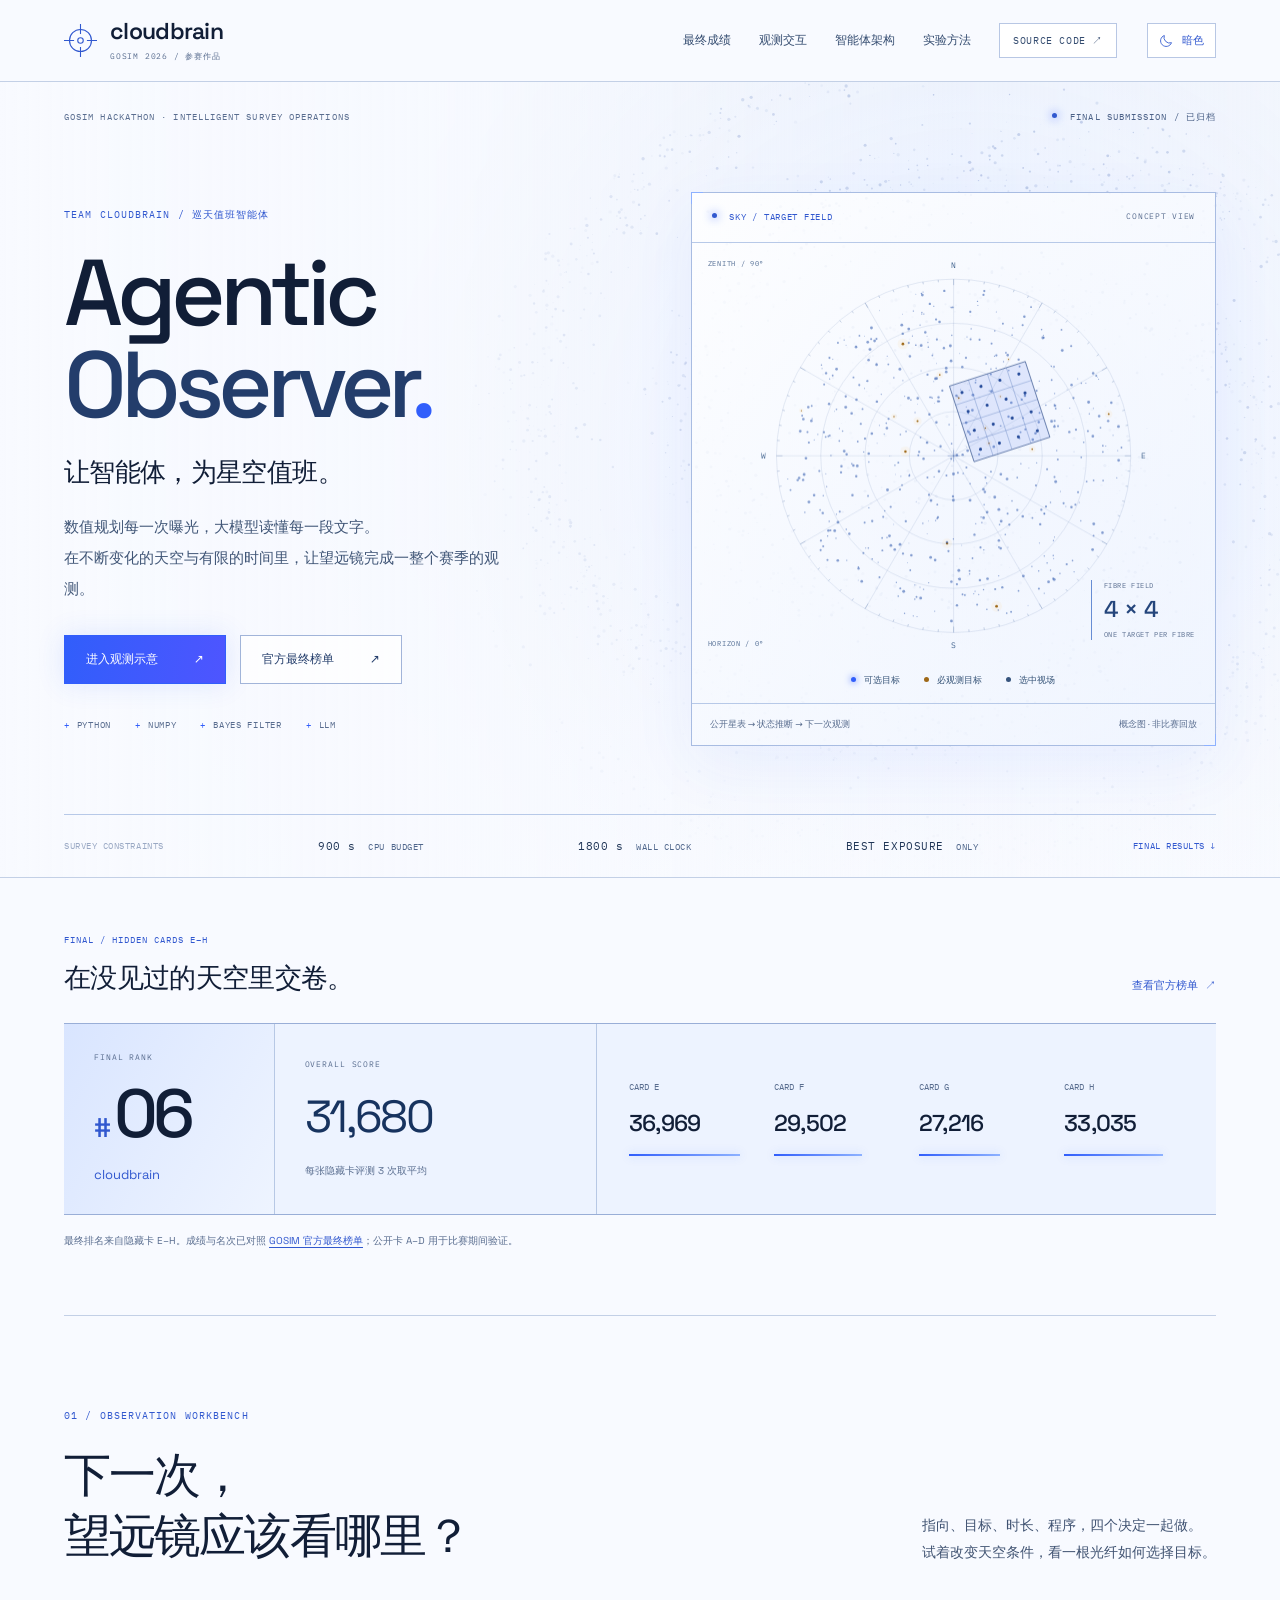
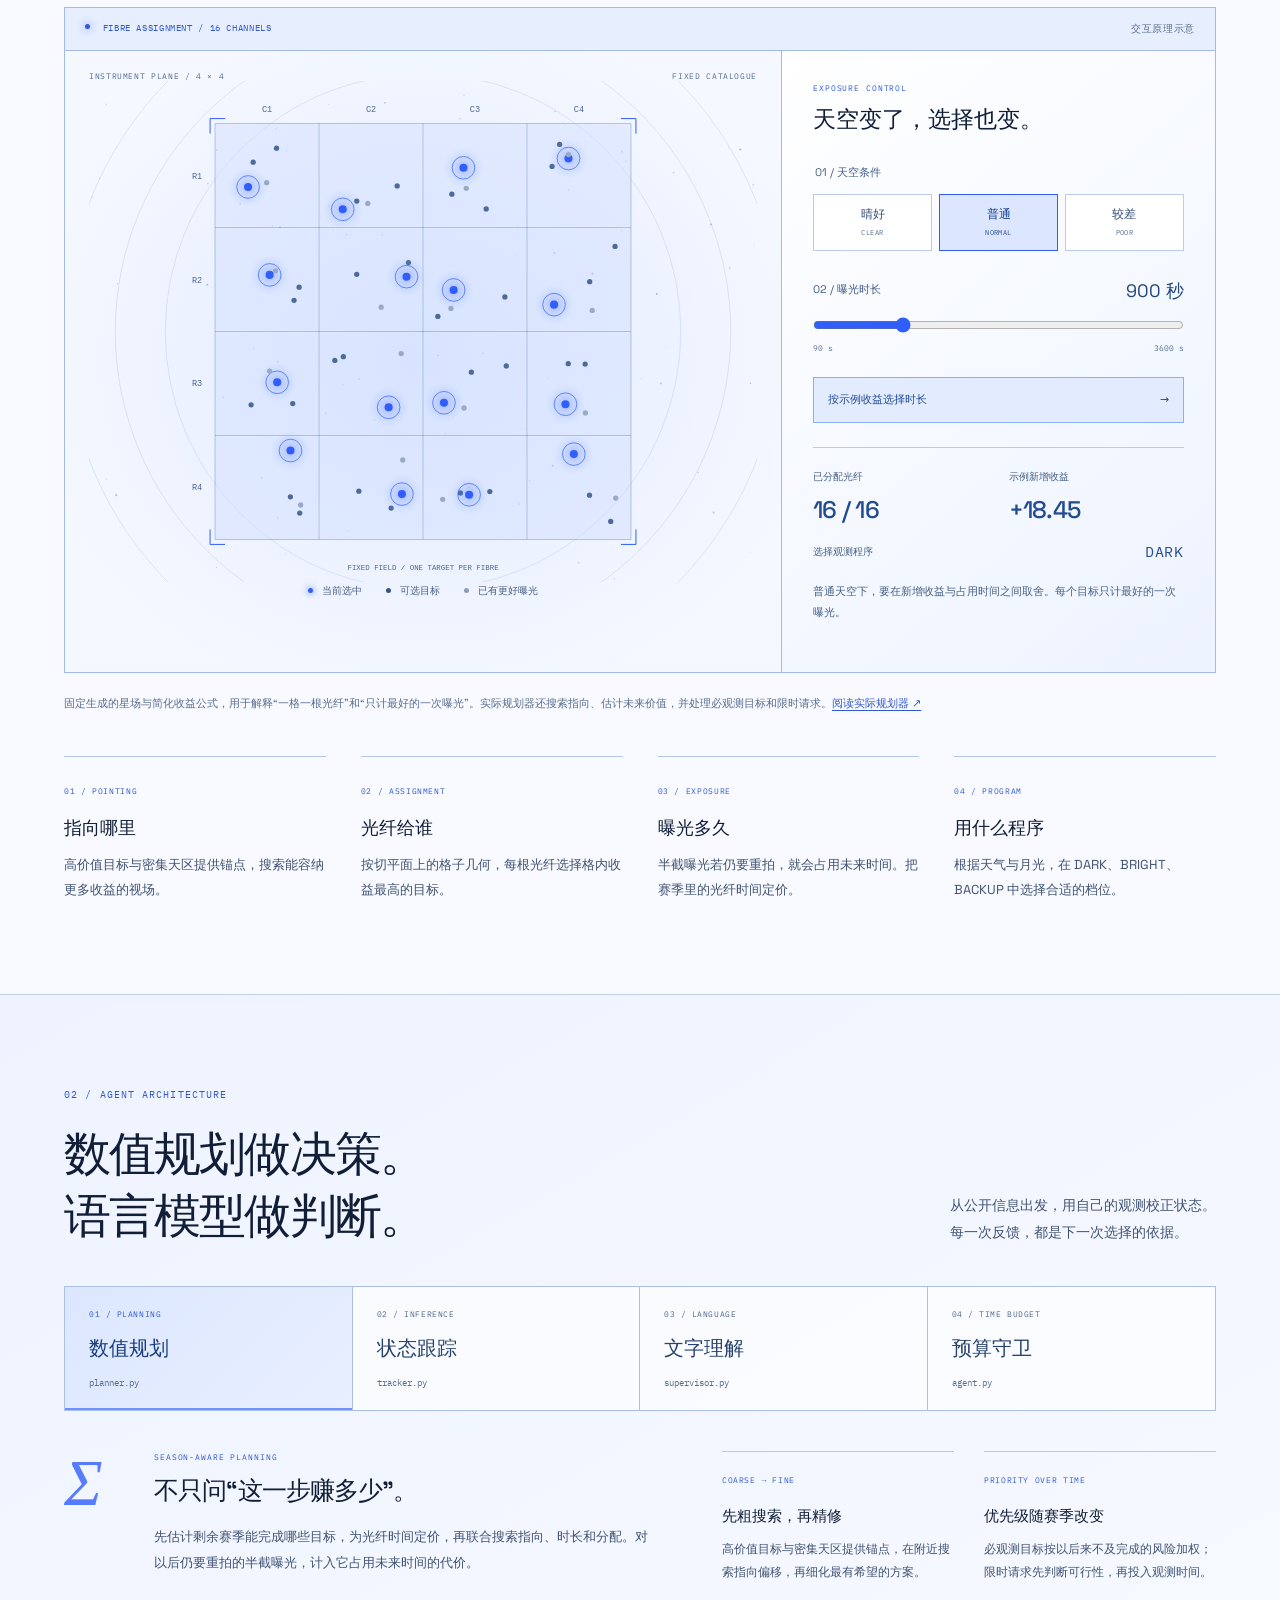
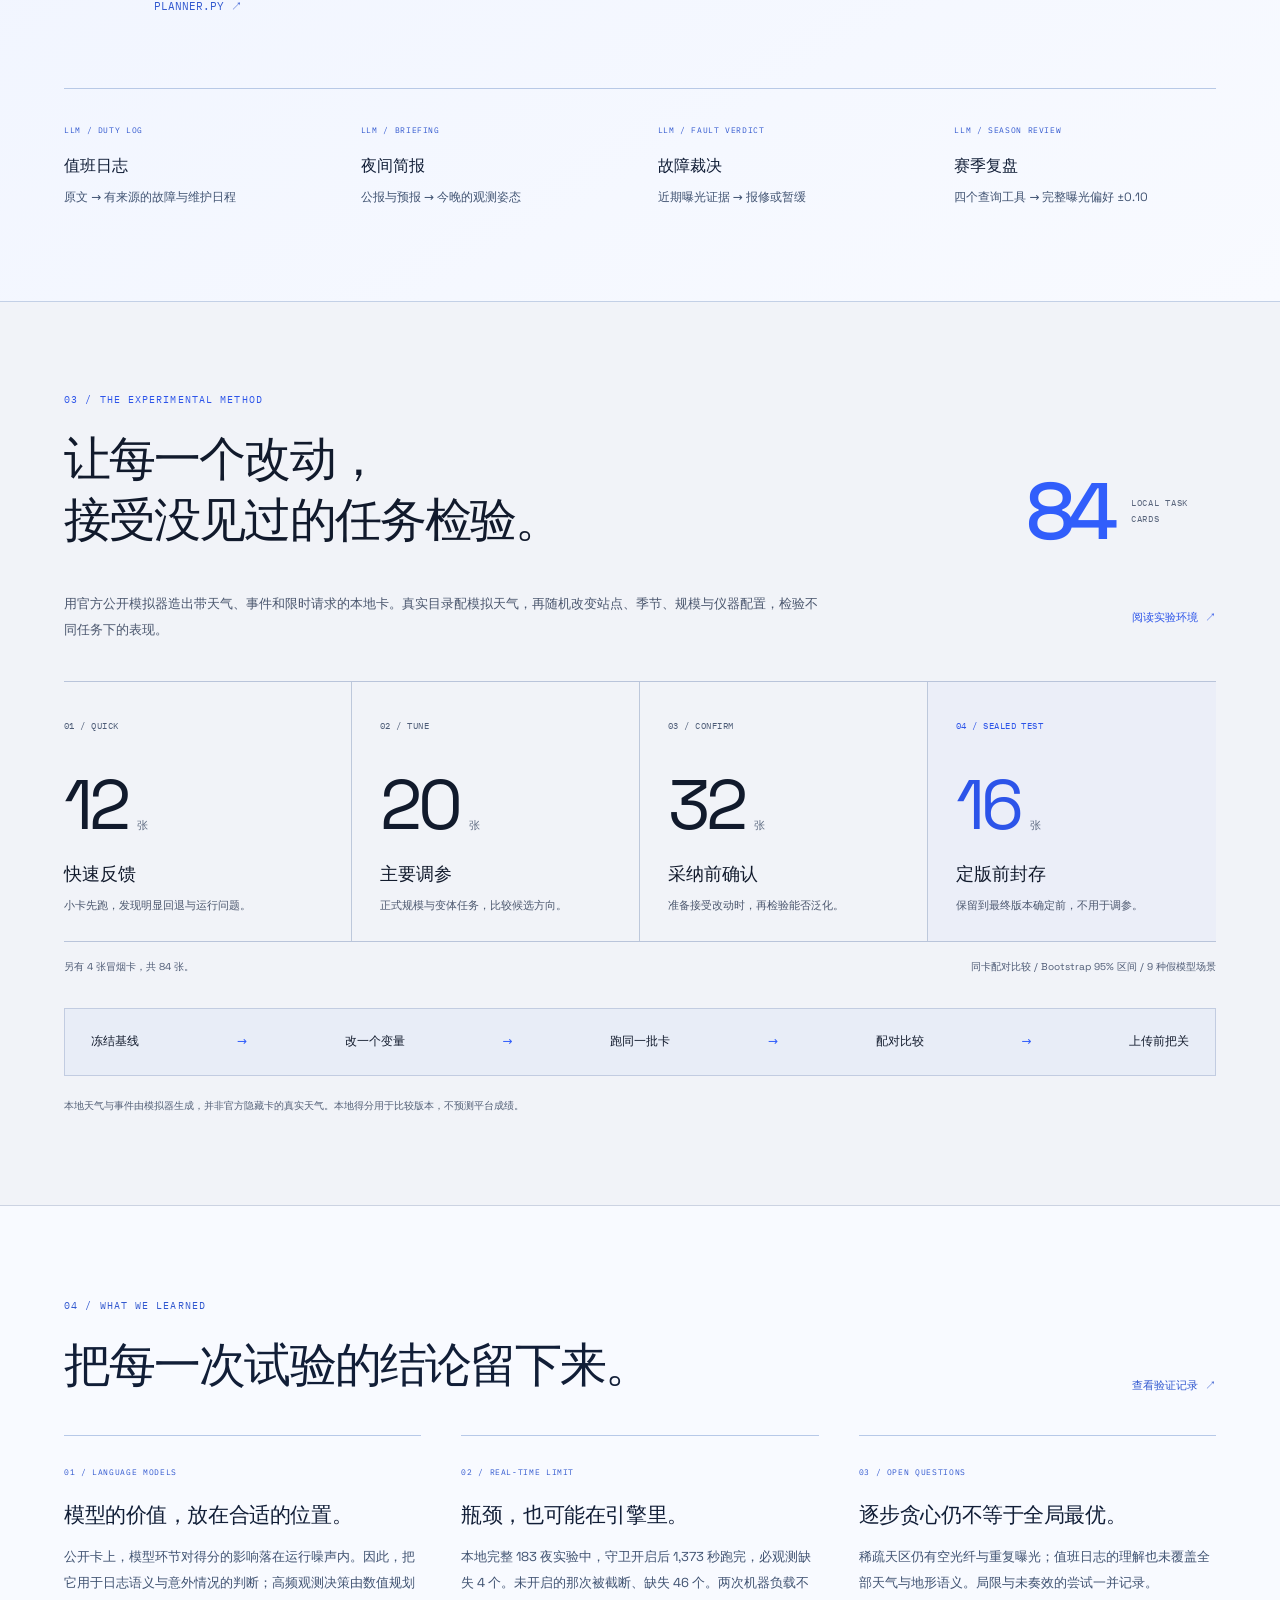
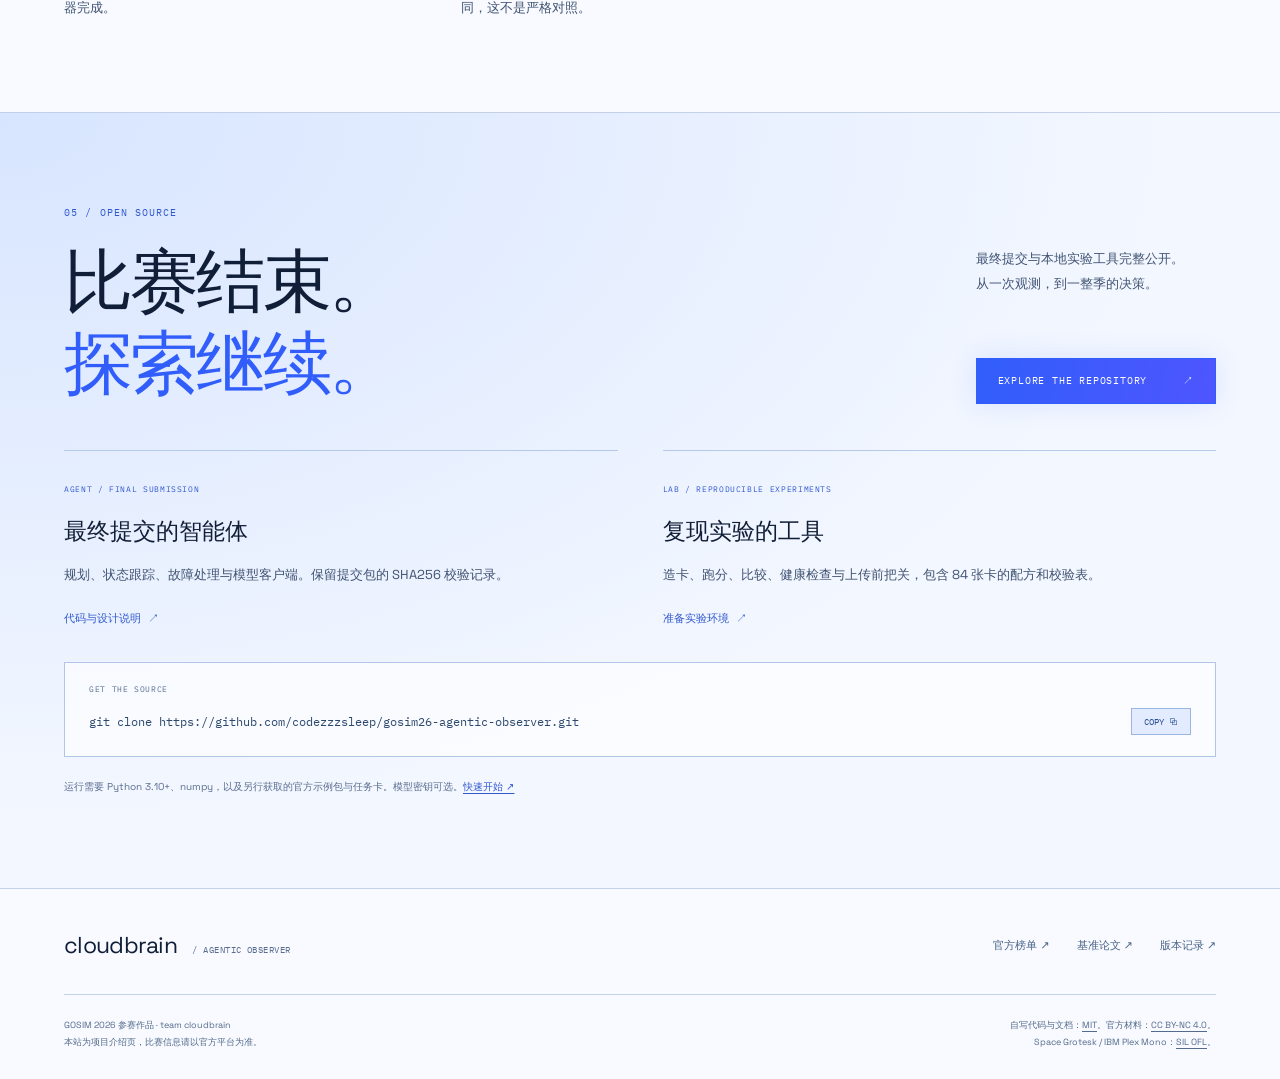
==== commit aa991143: "Support system-aware light and dark showcase themes" ====
--- a/index.html
+++ b/index.html
@@ -4,6 +4,20 @@
     <meta charset="utf-8" />
     <meta name="viewport" content="width=device-width, initial-scale=1" />
     <meta name="theme-color" content="#05070d" />
+    <script>
+      (() => {
+        let saved;
+        try {
+          saved = localStorage.getItem("observer-theme");
+        } catch {}
+        document.documentElement.dataset.theme =
+          saved === "light" || saved === "dark"
+            ? saved
+            : matchMedia("(prefers-color-scheme: dark)").matches
+              ? "dark"
+              : "light";
+      })();
+    </script>
     <meta
       name="description"
       content="cloudbrain 的 GOSIM 2026 巡天值班智能体，决赛第 6 名。数值规划每一次曝光，大模型理解公报与日志。"
@@ -25,7 +39,7 @@
       rel="canonical"
       href="https://codezzzsleep.github.io/gosim26-agentic-observer/"
     />
-    <link rel="icon" href="favicon.svg" type="image/svg+xml" />
+    <link rel="icon" href="favicon.svg?v=3979e8afff" type="image/svg+xml" />
     <link
       rel="preload"
       href="fonts/space-grotesk.woff2"
@@ -33,8 +47,8 @@
       type="font/woff2"
       crossorigin
     />
-    <link rel="stylesheet" href="style.css" />
-    <script src="app.js" defer></script>
+    <link rel="stylesheet" href="style.css?v=ab0d6e7966" />
+    <script src="app.js?v=70acb543ce" defer></script>
     <title>Agentic Observer / cloudbrain · 巡天值班智能体</title>
   </head>
   <body>
@@ -50,14 +64,43 @@
           <circle cx="18" cy="18" r="3" /></svg
         ><span>cloudbrain<small>GOSIM 2026 / 参赛作品</small></span></a
       >
-      <button
-        class="menu-toggle"
-        type="button"
-        aria-expanded="false"
-        aria-controls="navigation"
-      >
-        MENU <span aria-hidden="true">＋</span>
-      </button>
+      <div class="header-controls">
+        <button
+          id="theme-toggle"
+          class="theme-toggle"
+          type="button"
+          aria-label="切换到亮色模式"
+        >
+          <svg
+            class="theme-sun"
+            viewBox="0 0 24 24"
+            fill="none"
+            aria-hidden="true"
+          >
+            <circle cx="12" cy="12" r="4" />
+            <path
+              d="M12 1v3m0 16v3M1 12h3m16 0h3M4 4l2 2m12 12 2 2M4 20l2-2M18 6l2-2"
+            />
+          </svg>
+          <svg
+            class="theme-moon"
+            viewBox="0 0 24 24"
+            fill="none"
+            aria-hidden="true"
+          >
+            <path d="M20 15.5A9 9 0 0 1 8.5 4 9 9 0 1 0 20 15.5Z" />
+          </svg>
+          <span id="theme-label">亮色</span>
+        </button>
+        <button
+          class="menu-toggle"
+          type="button"
+          aria-expanded="false"
+          aria-controls="navigation"
+        >
+          MENU <span aria-hidden="true">＋</span>
+        </button>
+      </div>
       <nav id="navigation" aria-label="主要导航">
         <a href="#results">最终成绩</a><a href="#experiment">观测交互</a
         ><a href="#architecture">智能体架构</a><a href="#lab">实验方法</a
--- a/style.css
+++ b/style.css
@@ -2150,3 +2150,334 @@
     transition: none !important;
   }
 }
+/* Theme controls and the light observatory palette. */
+.header-controls {
+  display: flex;
+  align-items: center;
+  gap: 10px;
+  order: 3;
+}
+.site-header nav {
+  order: 2;
+  margin-left: auto;
+}
+.theme-toggle {
+  display: inline-flex;
+  align-items: center;
+  justify-content: center;
+  gap: 8px;
+  min-height: 35px;
+  padding: 7px 11px;
+  border: 1px solid #425678;
+  background: #315efb0a;
+  color: var(--ice);
+  font-size: 11px;
+  white-space: nowrap;
+}
+.theme-toggle svg {
+  width: 15px;
+  height: 15px;
+  stroke: currentColor;
+  stroke-width: 1.4;
+}
+.theme-moon {
+  display: none;
+}
+html[data-theme="light"] .theme-sun {
+  display: none;
+}
+html[data-theme="light"] .theme-moon {
+  display: block;
+}
+html[data-theme="light"] {
+  color-scheme: light;
+  --bg: #f8faff;
+  --panel: #fff;
+  --ink: #111e37;
+  --muted: #405372;
+  --dim: #596d8f;
+  --line: #c3d0e6;
+  --ice: #3158cf;
+  --gold: #965d0d;
+}
+html[data-theme="light"] .site-header {
+  background: #f8faffef;
+  border-color: #c3d0e6;
+}
+html[data-theme="light"] .site-header nav {
+  color: #344c70;
+}
+html[data-theme="light"] .site-header nav a:hover {
+  color: #315efb;
+}
+html[data-theme="light"] .nav-source,
+html[data-theme="light"] .theme-toggle {
+  background: #fff;
+  border-color: #b8c7e4;
+}
+html[data-theme="light"] .menu-toggle {
+  color: #213958;
+}
+html[data-theme="light"] .hero {
+  background: #f1f6ff;
+}
+html[data-theme="light"] .hero-veil {
+  background:
+    linear-gradient(90deg, #f8faff 0%, #f8faffd9 34%, #f8faff22 72%, #f8faff70),
+    linear-gradient(0deg, #f8faff, transparent 45%);
+}
+html[data-theme="light"] .sky-background {
+  opacity: 0.6;
+}
+html[data-theme="light"] .archive-label {
+  color: #4b6187;
+}
+html[data-theme="light"] .hero h1 > span {
+  color: #233d6b;
+}
+html[data-theme="light"] .hero-description {
+  color: #405677;
+}
+html[data-theme="light"] .secondary {
+  background: #ffffffc0;
+  color: #233d6b;
+  border-color: #a1b4d9;
+}
+html[data-theme="light"] .hero-stack span::before {
+  color: #315efb;
+}
+html[data-theme="light"] .sky-console {
+  background: linear-gradient(140deg, #ffffffd9, #eef4ffb8);
+  border-color: #a8bce2;
+  box-shadow: 0 20px 60px #315efb10;
+}
+html[data-theme="light"] .console-heading,
+html[data-theme="light"] .console-footer {
+  border-color: #b7c9e8;
+}
+html[data-theme="light"] .console-legend {
+  color: #345276;
+}
+html[data-theme="light"] .map-axis {
+  color: #506b92;
+}
+html[data-theme="light"] .map-tag strong {
+  color: #25467c;
+}
+html[data-theme="light"] .hero-bottom {
+  color: #50678c;
+  border-color: #b7c9e8;
+}
+html[data-theme="light"] .hero-bottom b {
+  color: #203657;
+}
+html[data-theme="light"] .dot.blue {
+  background: #315efb;
+}
+html[data-theme="light"] .dot.gold {
+  background: #9e6817;
+}
+html[data-theme="light"] .dot.white {
+  background: #36547d;
+}
+html[data-theme="light"] .dot.dim {
+  background: #8c9cb6;
+}
+html[data-theme="light"] .text-link:hover {
+  color: #1738a5;
+}
+html[data-theme="light"] .final-board {
+  background: #edf3ff;
+  border-color: #99aed7;
+}
+html[data-theme="light"] .rank-cell {
+  background: linear-gradient(120deg, #d9e5ff, #eef4ff);
+}
+html[data-theme="light"] .rank-cell,
+html[data-theme="light"] .total-cell,
+html[data-theme="light"] .card-scores {
+  border-color: #b7c8e5;
+}
+html[data-theme="light"] .total-cell strong {
+  color: #17335f;
+}
+html[data-theme="light"] .workbench-title {
+  background: #e7efff;
+  border-color: #a4bce5;
+}
+html[data-theme="light"] .observation-demo {
+  background: #fff;
+  border-color: #a4bce5;
+}
+html[data-theme="light"] .field-panel {
+  background: radial-gradient(ellipse at center, #e1eaff, #f5f8ff 80%);
+}
+html[data-theme="light"] .panel-top {
+  color: #526a90;
+}
+html[data-theme="light"] .field-legend {
+  color: #486082;
+}
+html[data-theme="light"] .demo-controls {
+  background: linear-gradient(140deg, #fff, #edf3ff);
+  border-color: #a4bce5;
+}
+html[data-theme="light"] .weather-control legend,
+html[data-theme="light"] .slider-label {
+  color: #435d84;
+}
+html[data-theme="light"] .segmented button {
+  background: #fff;
+  color: #344f7c;
+  border-color: #bbcceb;
+}
+html[data-theme="light"] .segmented button span {
+  color: #556e92;
+}
+html[data-theme="light"] .segmented button[aria-pressed="true"] {
+  background: #dce7ff;
+  color: #163e88;
+  border-color: #315efb;
+}
+html[data-theme="light"] .segmented button[aria-pressed="true"] span {
+  color: #2b4f9c;
+}
+html[data-theme="light"] .slider-label output {
+  color: #23467d;
+}
+html[data-theme="light"] .auto-button {
+  background: #e3ecff;
+  color: #224b95;
+  border-color: #8caef6;
+}
+html[data-theme="light"] .auto-button:hover {
+  background: #d6e3ff;
+}
+html[data-theme="light"] .demo-results {
+  border-color: #bacbe8;
+}
+html[data-theme="light"] .demo-results span {
+  color: #456184;
+}
+html[data-theme="light"] .demo-results strong {
+  color: #234b90;
+}
+html[data-theme="light"] .demo-explanation {
+  color: #456184;
+}
+html[data-theme="light"] .four-decisions article {
+  border-color: #b5c8e8;
+}
+html[data-theme="light"] .architecture-section {
+  background: linear-gradient(150deg, #eef3ff, #f8faff);
+}
+html[data-theme="light"] .architecture-tabs {
+  border-color: #acc0e5;
+}
+html[data-theme="light"] .architecture-tabs button {
+  background: #ffffffa0;
+  border-color: #acc0e5;
+}
+html[data-theme="light"] .architecture-tabs button > span {
+  color: #4f6589;
+}
+html[data-theme="light"] .architecture-tabs button strong {
+  color: #27426d;
+}
+html[data-theme="light"] .architecture-tabs button[aria-selected="true"] {
+  background: linear-gradient(135deg, #dce7ff, #e8efff);
+}
+html[data-theme="light"]
+  .architecture-tabs
+  button[aria-selected="true"]
+  strong {
+  color: #193c80;
+}
+html[data-theme="light"]
+  .architecture-tabs
+  button[aria-selected="true"]
+  > span {
+  color: #3158cf;
+}
+html[data-theme="light"] .module-symbol {
+  color: #315efb;
+}
+html[data-theme="light"] .module-details article,
+html[data-theme="light"] .model-roles {
+  border-color: #b8c9e6;
+}
+html[data-theme="light"] .findings article {
+  border-color: #b7c9e8;
+}
+html[data-theme="light"] .source-section {
+  background:
+    radial-gradient(ellipse at 0% 0%, #d7e5ff, #f3f7ff00 65%), #f3f7ff;
+}
+html[data-theme="light"] .source-intro h2 > span {
+  color: #315efb;
+}
+html[data-theme="light"] .repository-grid article {
+  border-color: #b7c9e8;
+}
+html[data-theme="light"] .clone-block {
+  background: #ffffffa0;
+  border-color: #b1c5e6;
+}
+html[data-theme="light"] .clone-command code {
+  color: #2c486d;
+}
+html[data-theme="light"] .clone-command button {
+  background: #e3ecff;
+  color: #294e91;
+  border-color: #9bb6e5;
+}
+html[data-theme="light"] .footer-links {
+  color: #496387;
+}
+html[data-theme="light"] .footer-bottom p {
+  color: #536b8c;
+}
+@media (max-width: 1100px) {
+  .site-header {
+    gap: 20px;
+  }
+  .site-header nav {
+    gap: 15px;
+  }
+}
+@media (max-width: 680px) {
+  .site-header {
+    gap: 16px;
+  }
+  .header-controls {
+    gap: 8px;
+    order: 2;
+  }
+  .site-header nav {
+    order: 3;
+    margin-left: 0;
+  }
+  .theme-toggle {
+    width: 35px;
+    height: 35px;
+    padding: 7px;
+    min-height: 0;
+  }
+  .theme-toggle span {
+    display: none;
+  }
+  html[data-theme="light"] .site-header nav {
+    background: #f8fafffa;
+    border-color: #b7c9e8;
+    box-shadow: 0 18px 35px #315efb15;
+  }
+  html[data-theme="light"] .hero-veil {
+    background: linear-gradient(
+      0deg,
+      #f8faff,
+      #f8faff22 30%,
+      #f8faffdd 65%,
+      #f8faffaa
+    );
+  }
+}
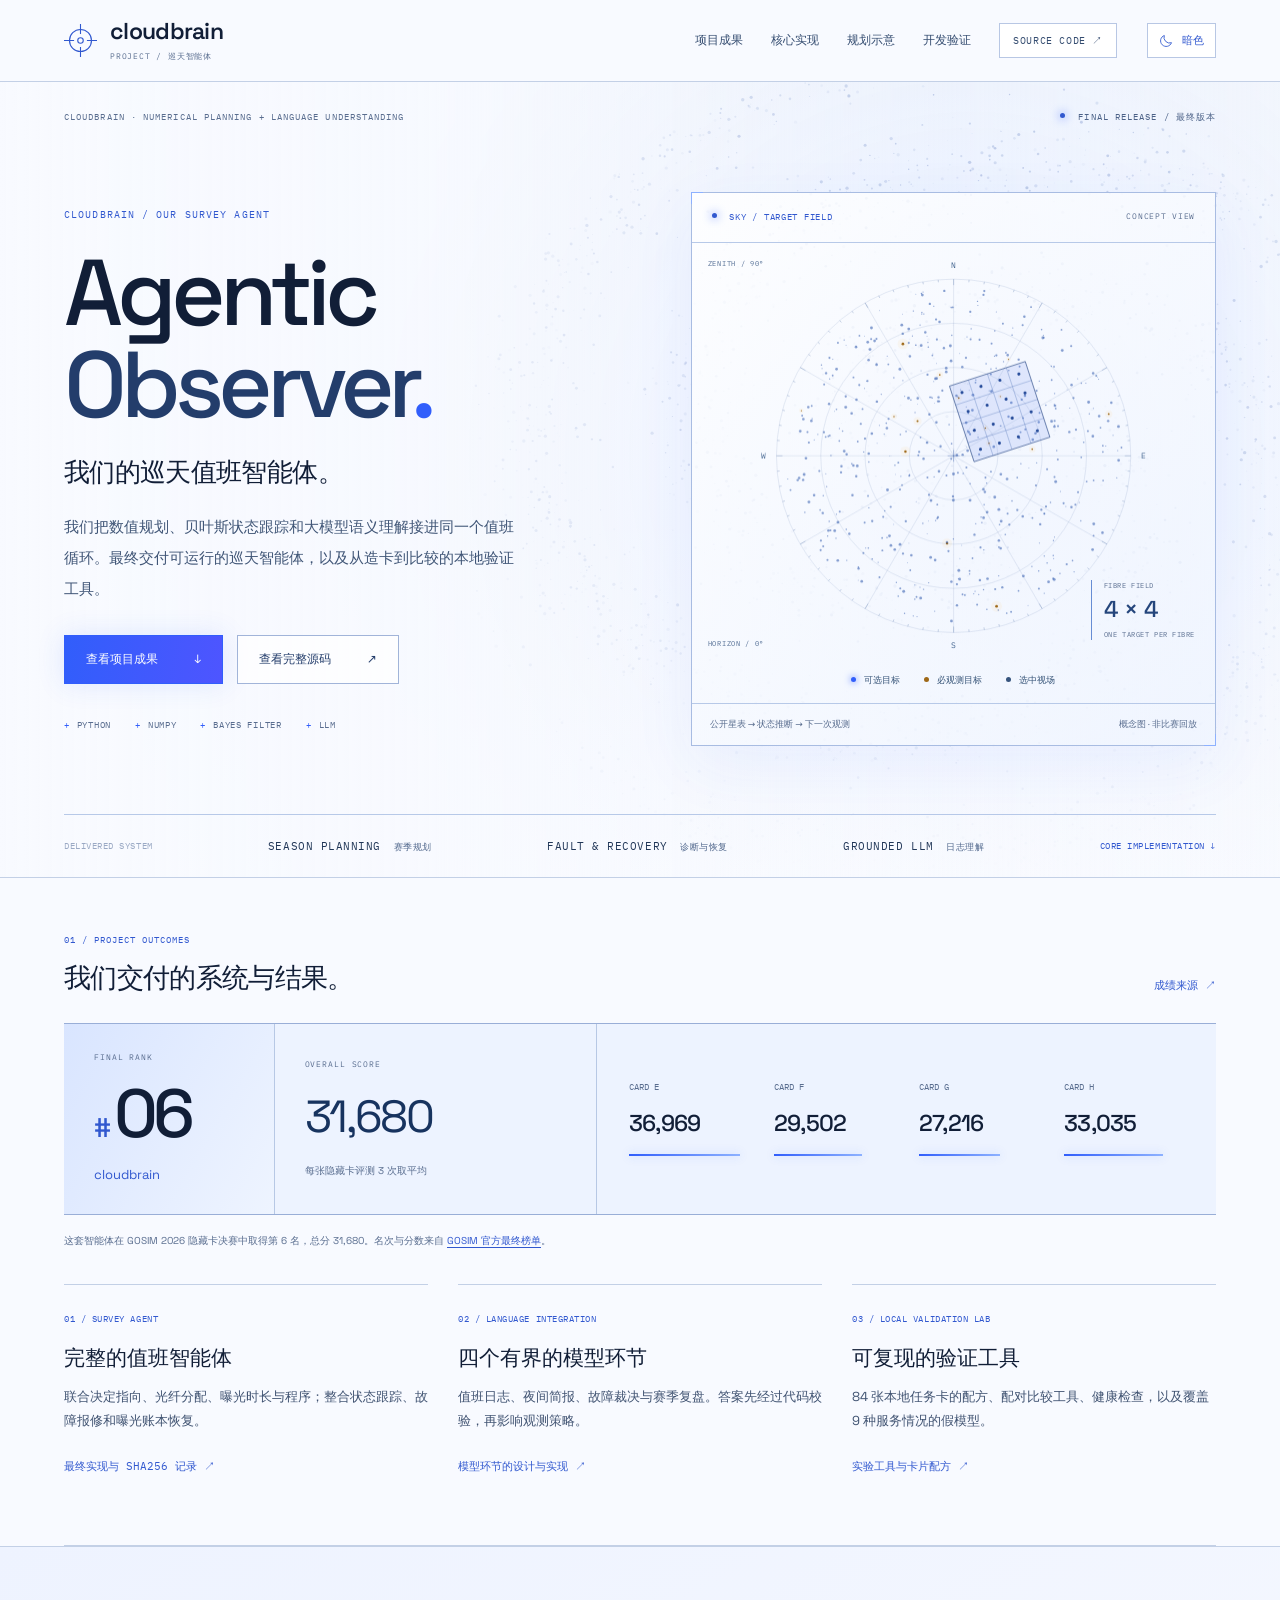
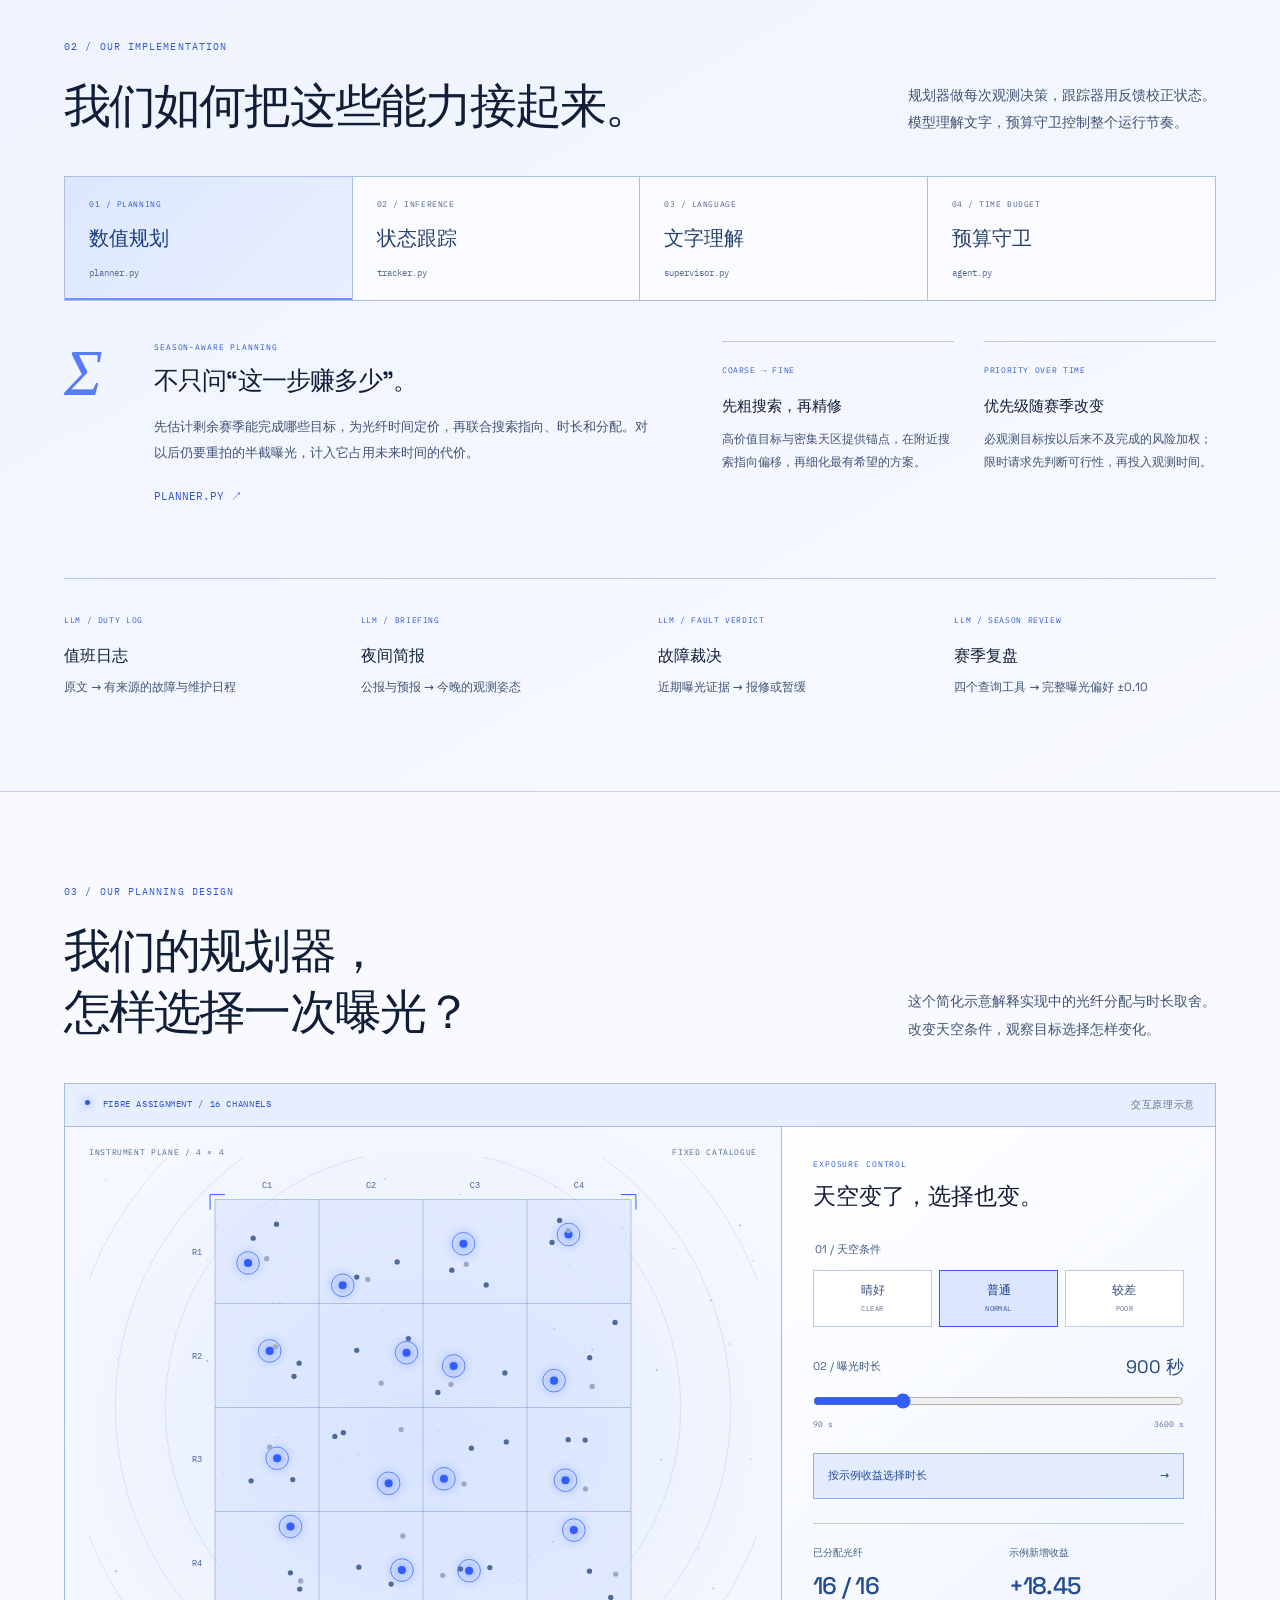
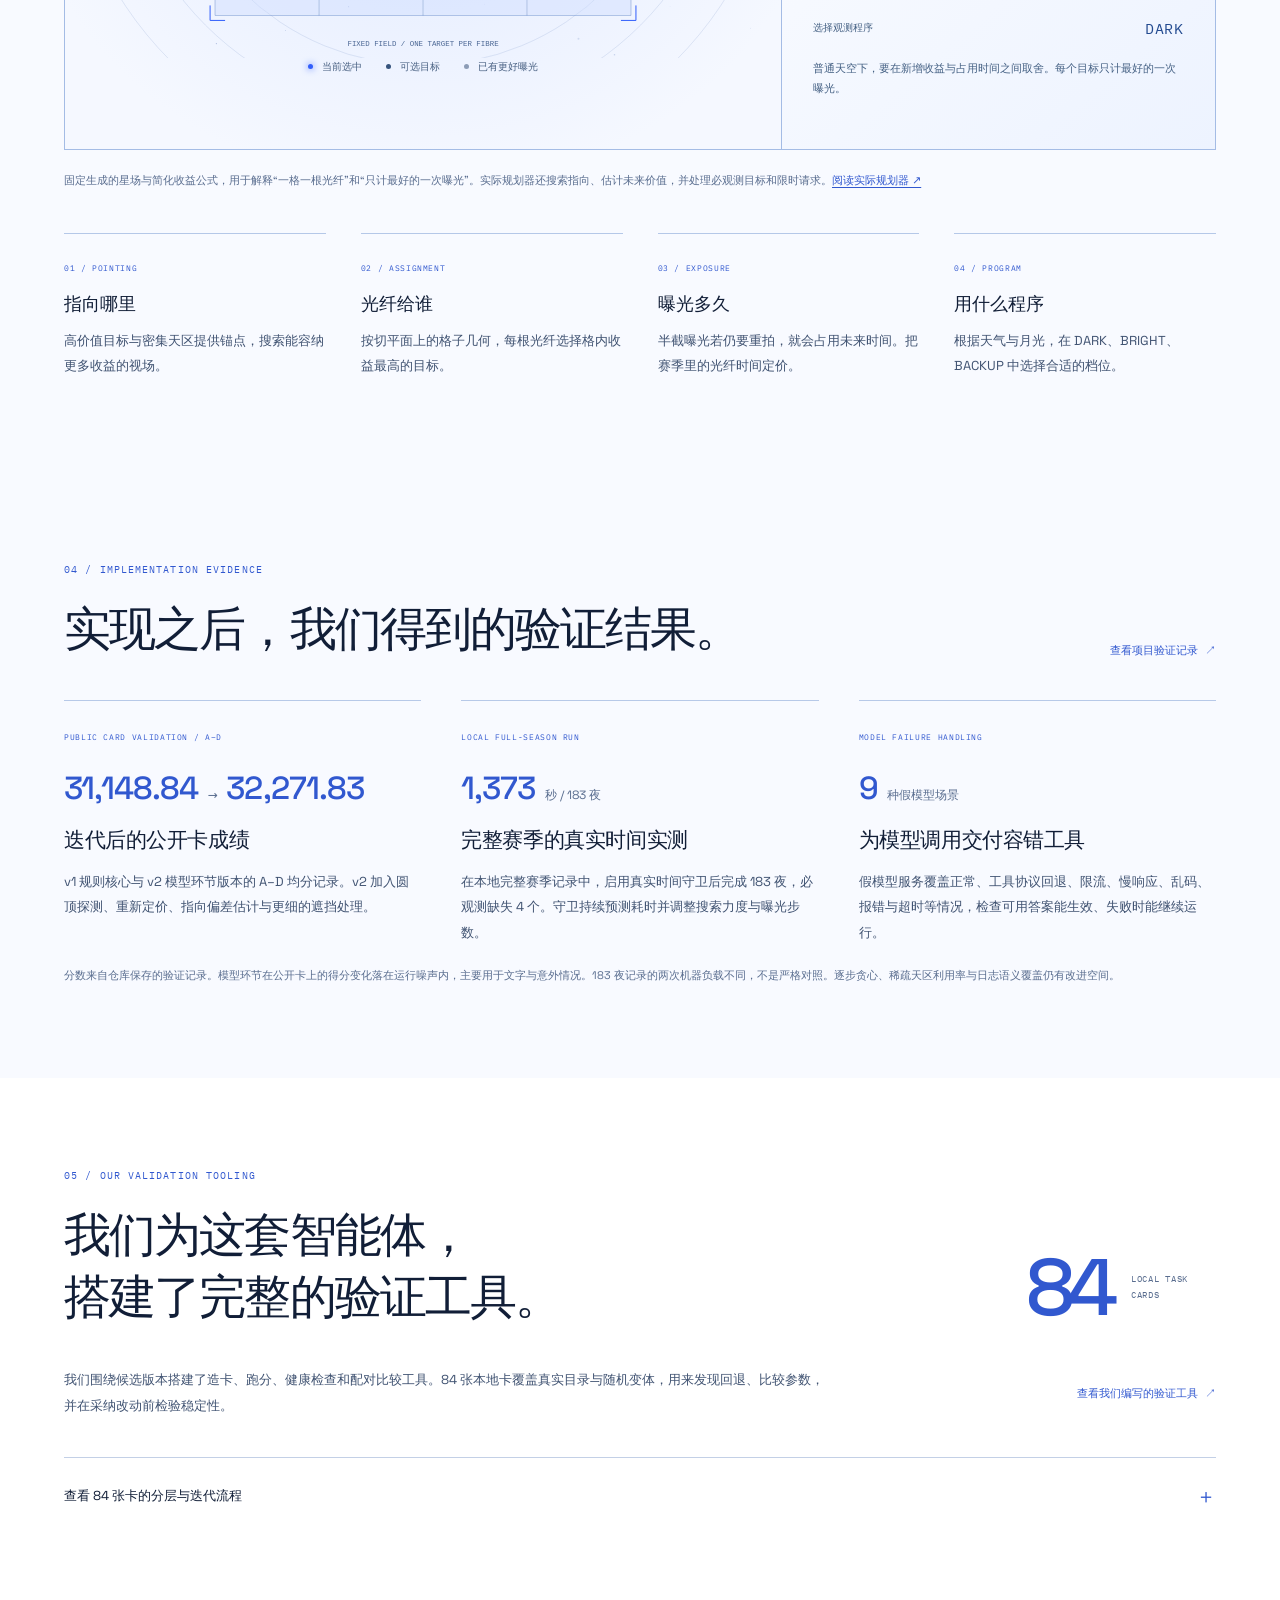
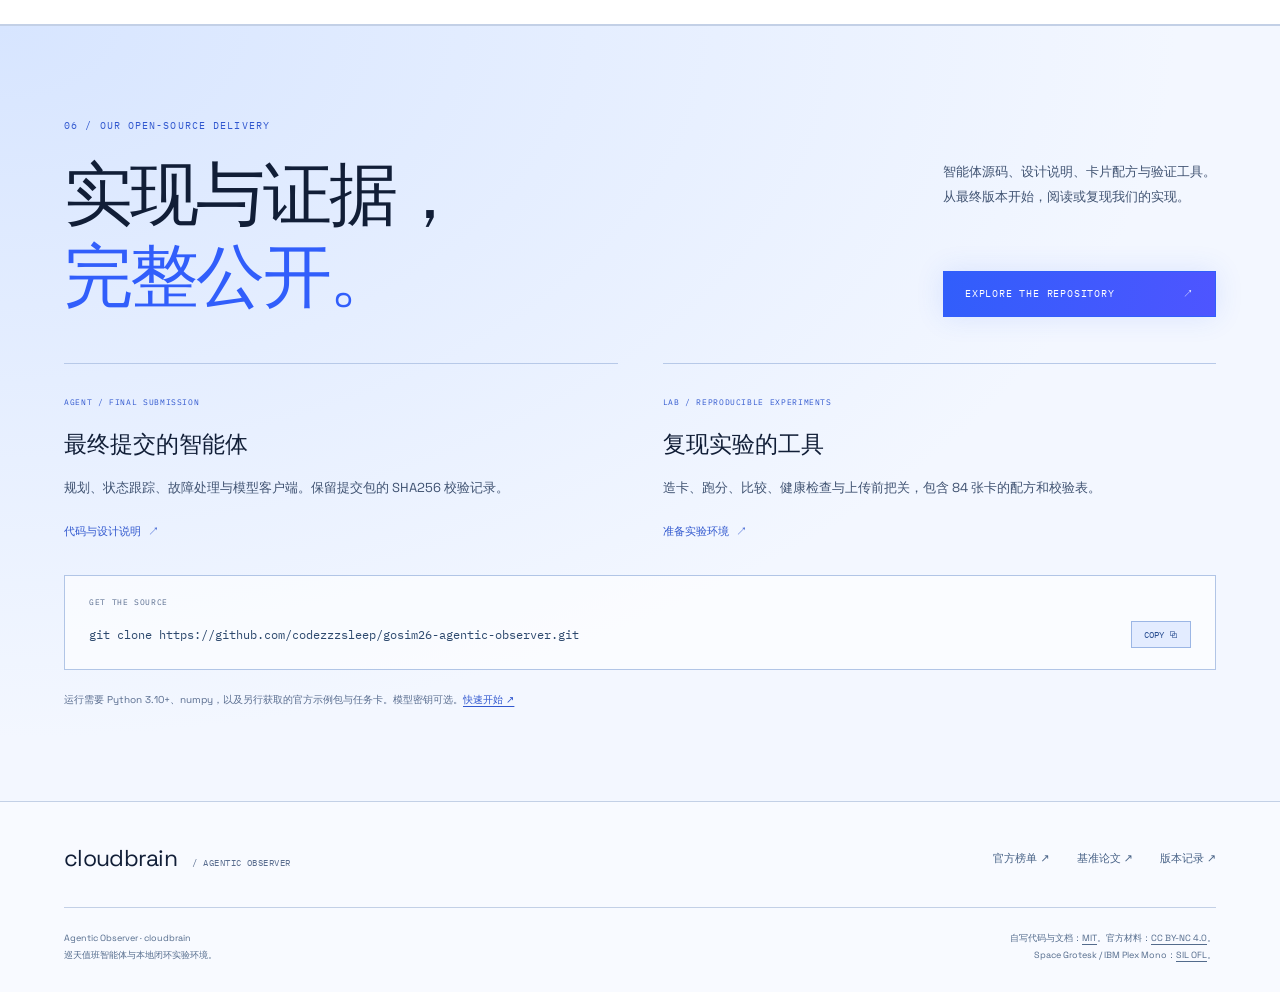
==== commit 4c5d3424: "Center showcase on project outcomes and fix validation themes" ====
--- a/index.html
+++ b/index.html
@@ -20,7 +20,7 @@
     </script>
     <meta
       name="description"
-      content="cloudbrain 的 GOSIM 2026 巡天值班智能体，决赛第 6 名。数值规划每一次曝光，大模型理解公报与日志。"
+      content="cloudbrain 的巡天值班智能体：数值规划、贝叶斯状态跟踪、有界模型判断，以及可复现的本地验证工具。最终决赛第 6 名。"
     />
     <meta property="og:type" content="website" />
     <meta
@@ -47,7 +47,7 @@
       type="font/woff2"
       crossorigin
     />
-    <link rel="stylesheet" href="style.css?v=ab0d6e7966" />
+    <link rel="stylesheet" href="style.css?v=6038de581e" />
     <script src="app.js?v=70acb543ce" defer></script>
     <title>Agentic Observer / cloudbrain · 巡天值班智能体</title>
   </head>
@@ -62,7 +62,7 @@
           <circle cx="18" cy="18" r="12" />
           <path d="M18 0v11m0 14v11M0 18h11m14 0h11" />
           <circle cx="18" cy="18" r="3" /></svg
-        ><span>cloudbrain<small>GOSIM 2026 / 参赛作品</small></span></a
+        ><span>cloudbrain<small>PROJECT / 巡天智能体</small></span></a
       >
       <div class="header-controls">
         <button
@@ -102,8 +102,8 @@
         </button>
       </div>
       <nav id="navigation" aria-label="主要导航">
-        <a href="#results">最终成绩</a><a href="#experiment">观测交互</a
-        ><a href="#architecture">智能体架构</a><a href="#lab">实验方法</a
+        <a href="#results">项目成果</a><a href="#architecture">核心实现</a
+        ><a href="#experiment">规划示意</a><a href="#lab">开发验证</a
         ><a
           class="nav-source"
           href="https://github.com/codezzzsleep/gosim26-agentic-observer"
@@ -120,26 +120,26 @@
         ></canvas>
         <div class="hero-veil" aria-hidden="true"></div>
         <div class="hero-topline wrap">
-          <span>GOSIM HACKATHON · INTELLIGENT SURVEY OPERATIONS</span
-          ><span class="archive-label"><i></i> FINAL SUBMISSION / 已归档</span>
+          <span>CLOUDBRAIN · NUMERICAL PLANNING + LANGUAGE UNDERSTANDING</span
+          ><span class="archive-label"><i></i> FINAL RELEASE / 最终版本</span>
         </div>
         <div class="hero-layout wrap">
           <div class="hero-copy">
-            <p class="eyebrow">TEAM CLOUDBRAIN / 巡天值班智能体</p>
+            <p class="eyebrow">CLOUDBRAIN / OUR SURVEY AGENT</p>
             <h1 id="hero-title">
               Agentic<br /><span>Observer<span class="title-dot">.</span></span>
             </h1>
-            <h2 class="hero-chinese">让智能体，为星空值班。</h2>
+            <h2 class="hero-chinese">我们的巡天值班智能体。</h2>
             <p class="hero-description">
-              数值规划每一次曝光，大模型读懂每一段文字。<br />在不断变化的天空与有限的时间里，让望远镜完成一整个赛季的观测。
+              我们把数值规划、贝叶斯状态跟踪和大模型语义理解接进同一个值班循环。最终交付可运行的巡天智能体，以及从造卡到比较的本地验证工具。
             </p>
             <div class="hero-actions">
-              <a class="button primary" href="#experiment"
-                >进入观测示意 <span aria-hidden="true">↗</span></a
+              <a class="button primary" href="#results"
+                >查看项目成果 <span aria-hidden="true">↓</span></a
               ><a
                 class="button secondary"
-                href="https://create.gosim.org/survey26/platform/leaderboard/final-hidden"
-                >官方最终榜单 <span aria-hidden="true">↗</span></a
+                href="https://github.com/codezzzsleep/gosim26-agentic-observer"
+                >查看完整源码 <span aria-hidden="true">↗</span></a
               >
             </div>
             <div class="hero-stack">
@@ -179,12 +179,12 @@
           </div>
         </div>
         <div class="hero-bottom wrap">
-          <span class="bottom-label">SURVEY CONSTRAINTS</span
-          ><span><b>900 s</b> CPU BUDGET</span
-          ><span><b>1800 s</b> WALL CLOCK</span
-          ><span><b>BEST EXPOSURE</b> ONLY</span
-          ><a href="#results"
-            >FINAL RESULTS <span aria-hidden="true">↓</span></a
+          <span class="bottom-label">DELIVERED SYSTEM</span
+          ><span><b>SEASON PLANNING</b> 赛季规划</span
+          ><span><b>FAULT & RECOVERY</b> 诊断与恢复</span
+          ><span><b>GROUNDED LLM</b> 日志理解</span
+          ><a href="#architecture"
+            >CORE IMPLEMENTATION <span aria-hidden="true">↓</span></a
           >
         </div>
       </section>
@@ -196,13 +196,13 @@
       >
         <div class="section-heading compact">
           <div>
-            <p class="eyebrow">FINAL / HIDDEN CARDS E–H</p>
-            <h2 id="results-title">在没见过的天空里交卷。</h2>
+            <p class="eyebrow">01 / PROJECT OUTCOMES</p>
+            <h2 id="results-title">我们交付的系统与结果。</h2>
           </div>
           <a
             class="text-link"
             href="https://create.gosim.org/survey26/platform/leaderboard/final-hidden"
-            >查看官方榜单 ↗</a
+            >成绩来源 ↗</a
           >
         </div>
         <div class="final-board">
@@ -234,12 +234,296 @@
           </div>
         </div>
         <p class="caption">
-          最终排名来自隐藏卡 E–H。成绩与名次已对照
+          这套智能体在 GOSIM 2026 隐藏卡决赛中取得第 6 名，总分
+          31,680。名次与分数来自
           <a
             href="https://create.gosim.org/survey26/platform/leaderboard/final-hidden"
             >GOSIM 官方最终榜单</a
-          >；公开卡 A–D 用于比赛期间验证。
+          >。
         </p>
+        <div class="deliverable-grid" aria-label="项目交付成果">
+          <article>
+            <span>01 / SURVEY AGENT</span>
+            <h3>完整的值班智能体</h3>
+            <p>
+              联合决定指向、光纤分配、曝光时长与程序；整合状态跟踪、故障报修和曝光账本恢复。
+            </p>
+            <a
+              class="text-link"
+              href="https://github.com/codezzzsleep/gosim26-agentic-observer/tree/main/agent"
+              >最终实现与 SHA256 记录 ↗</a
+            >
+          </article>
+          <article>
+            <span>02 / LANGUAGE INTEGRATION</span>
+            <h3>四个有界的模型环节</h3>
+            <p>
+              值班日志、夜间简报、故障裁决与赛季复盘。答案先经过代码校验，再影响观测策略。
+            </p>
+            <a
+              class="text-link"
+              href="https://github.com/codezzzsleep/gosim26-agentic-observer/blob/main/agent/README.md"
+              >模型环节的设计与实现 ↗</a
+            >
+          </article>
+          <article>
+            <span>03 / LOCAL VALIDATION LAB</span>
+            <h3>可复现的验证工具</h3>
+            <p>
+              84 张本地任务卡的配方、配对比较工具、健康检查，以及覆盖 9
+              种服务情况的假模型。
+            </p>
+            <a
+              class="text-link"
+              href="https://github.com/codezzzsleep/gosim26-agentic-observer/tree/main/lab"
+              >实验工具与卡片配方 ↗</a
+            >
+          </article>
+        </div>
+      </section>
+
+      <section
+        class="architecture-section"
+        id="architecture"
+        aria-labelledby="architecture-title"
+      >
+        <div class="wrap section">
+          <div class="section-heading">
+            <div>
+              <p class="eyebrow">02 / OUR IMPLEMENTATION</p>
+              <h2 id="architecture-title">我们如何把这些能力接起来。</h2>
+            </div>
+            <p class="section-description">
+              规划器做每次观测决策，跟踪器用反馈校正状态。<br />模型理解文字，预算守卫控制整个运行节奏。
+            </p>
+          </div>
+          <div class="architecture-tabs" role="tablist" aria-label="核心模块">
+            <button
+              type="button"
+              role="tab"
+              id="tab-planner"
+              aria-selected="true"
+              aria-controls="panel-planner"
+              tabindex="0"
+            >
+              <span>01 / PLANNING</span><strong>数值规划</strong
+              ><small>planner.py</small></button
+            ><button
+              type="button"
+              role="tab"
+              id="tab-tracker"
+              aria-selected="false"
+              aria-controls="panel-tracker"
+              tabindex="-1"
+            >
+              <span>02 / INFERENCE</span><strong>状态跟踪</strong
+              ><small>tracker.py</small></button
+            ><button
+              type="button"
+              role="tab"
+              id="tab-model"
+              aria-selected="false"
+              aria-controls="panel-model"
+              tabindex="-1"
+            >
+              <span>03 / LANGUAGE</span><strong>文字理解</strong
+              ><small>supervisor.py</small></button
+            ><button
+              type="button"
+              role="tab"
+              id="tab-budget"
+              aria-selected="false"
+              aria-controls="panel-budget"
+              tabindex="-1"
+            >
+              <span>04 / TIME BUDGET</span><strong>预算守卫</strong
+              ><small>agent.py</small>
+            </button>
+          </div>
+          <div
+            class="architecture-panel"
+            id="panel-planner"
+            role="tabpanel"
+            aria-labelledby="tab-planner"
+            tabindex="0"
+          >
+            <div class="module-main">
+              <span class="module-symbol">Σ</span>
+              <div>
+                <p class="eyebrow">SEASON-AWARE PLANNING</p>
+                <h3>不只问“这一步赚多少”。</h3>
+                <p>
+                  先估计剩余赛季能完成哪些目标，为光纤时间定价，再联合搜索指向、时长和分配。对以后仍要重拍的半截曝光，计入它占用未来时间的代价。
+                </p>
+                <a
+                  class="text-link"
+                  href="https://github.com/codezzzsleep/gosim26-agentic-observer/blob/main/agent/planner.py"
+                  >PLANNER.PY ↗</a
+                >
+              </div>
+            </div>
+            <div class="module-details">
+              <article>
+                <span>COARSE → FINE</span>
+                <h4>先粗搜索，再精修</h4>
+                <p>
+                  高价值目标与密集天区提供锚点，在附近搜索指向偏移，再细化最有希望的方案。
+                </p>
+              </article>
+              <article>
+                <span>PRIORITY OVER TIME</span>
+                <h4>优先级随赛季改变</h4>
+                <p>
+                  必观测目标按以后来不及完成的风险加权；限时请求先判断可行性，再投入观测时间。
+                </p>
+              </article>
+            </div>
+          </div>
+          <div
+            class="architecture-panel"
+            id="panel-tracker"
+            role="tabpanel"
+            aria-labelledby="tab-tracker"
+            tabindex="0"
+            hidden
+          >
+            <div class="module-main">
+              <span class="module-symbol">P</span>
+              <div>
+                <p class="eyebrow">BAYESIAN STATE ESTIMATION</p>
+                <h3>低收益，是天气还是故障？</h3>
+                <p>
+                  贝叶斯滤波同时估计天气水平 W、仪器效率 η
+                  和故障概率。天气影响完成度与程序档位，仪器效率只影响完成度，曝光反馈让两者逐步分开。
+                </p>
+                <a
+                  class="text-link"
+                  href="https://github.com/codezzzsleep/gosim26-agentic-observer/blob/main/agent/tracker.py"
+                  >TRACKER.PY ↗</a
+                >
+              </div>
+            </div>
+            <div class="module-details">
+              <article>
+                <span>HAZARDS / POINTING</span>
+                <h4>区分不同的异常</h4>
+                <p>
+                  处理地形遮挡、局部天气、圆顶关闭与地震，用命中和未命中结果估计隐藏指向偏差。
+                </p>
+              </article>
+              <article>
+                <span>LEDGER / RECOVERY</span>
+                <h4>数据丢失后重建</h4>
+                <p>
+                  账本可作废指定窗口并重放，再用引擎返回的最佳成绩校正状态，重新安排目标。
+                </p>
+              </article>
+            </div>
+          </div>
+          <div
+            class="architecture-panel"
+            id="panel-model"
+            role="tabpanel"
+            aria-labelledby="tab-model"
+            tabindex="0"
+            hidden
+          >
+            <div class="module-main">
+              <span class="module-symbol">文</span>
+              <div>
+                <p class="eyebrow">BOUNDED LANGUAGE REASONING</p>
+                <h3>理解文字，影响有界。</h3>
+                <p>
+                  模型提取日志事实、写夜间简报、裁决故障，并通过工具复盘赛季。答案经过代码校验，只在指定范围内生效；没有密钥或调用失败，依然按规则运行。
+                </p>
+                <a
+                  class="text-link"
+                  href="https://github.com/codezzzsleep/gosim26-agentic-observer/blob/main/agent/supervisor.py"
+                  >SUPERVISOR.PY ↗</a
+                >
+              </div>
+            </div>
+            <div class="module-details">
+              <article>
+                <span>GROUNDED FACTS</span>
+                <h4>事实必须有来源</h4>
+                <p>
+                  故障、维护和校准日程须引用原文行号，并通过时区、时间窗口与更正版本的校验。
+                </p>
+              </article>
+              <article>
+                <span>PAUSE / WAIT / CONTINUE</span>
+                <h4>调用也有时间成本</h4>
+                <p>
+                  关键时点暂停并等待回答；单请求、限流退避、服务切换与工具协议回退控制失败影响。
+                </p>
+              </article>
+            </div>
+          </div>
+          <div
+            class="architecture-panel"
+            id="panel-budget"
+            role="tabpanel"
+            aria-labelledby="tab-budget"
+            tabindex="0"
+            hidden
+          >
+            <div class="module-main">
+              <span class="module-symbol">t</span>
+              <div>
+                <p class="eyebrow">CPU & WALL-CLOCK GUARD</p>
+                <h3>跑完整季，才拿得到后面的分。</h3>
+                <p>
+                  每卡有 900 秒 CPU 预算与 30
+                  分钟真实时间上限。引擎随着曝光账本变大而变慢，守卫持续测量并预测剩余赛季需要的真实时间。
+                </p>
+                <a
+                  class="text-link"
+                  href="https://github.com/codezzzsleep/gosim26-agentic-observer/blob/main/agent/agent.py"
+                  >AGENT.PY ↗</a
+                >
+              </div>
+            </div>
+            <div class="module-details">
+              <article>
+                <span>FEWER / LONGER EXPOSURES</span>
+                <h4>先少搜，再少做几步</h4>
+                <p>
+                  预算吃紧时先降低搜索力度，再提高普通曝光的最短时长，用更少、更长的曝光跑完赛季。
+                </p>
+              </article>
+              <article>
+                <span>VALIDATE / FALL BACK</span>
+                <h4>固定档位与异常兜底</h4>
+                <p>
+                  搜索力度按固定档位调整；发出前校验动作，决策异常则替换为一次等待。
+                </p>
+              </article>
+            </div>
+          </div>
+          <div class="model-roles">
+            <div>
+              <span>LLM / DUTY LOG</span>
+              <h4>值班日志</h4>
+              <p>原文 → 有来源的故障与维护日程</p>
+            </div>
+            <div>
+              <span>LLM / BRIEFING</span>
+              <h4>夜间简报</h4>
+              <p>公报与预报 → 今晚的观测姿态</p>
+            </div>
+            <div>
+              <span>LLM / FAULT VERDICT</span>
+              <h4>故障裁决</h4>
+              <p>近期曝光证据 → 报修或暂缓</p>
+            </div>
+            <div>
+              <span>LLM / SEASON REVIEW</span>
+              <h4>赛季复盘</h4>
+              <p>四个查询工具 → 完整曝光偏好 ±0.10</p>
+            </div>
+          </div>
+        </div>
       </section>
 
       <section
@@ -249,11 +533,13 @@
       >
         <div class="section-heading">
           <div>
-            <p class="eyebrow">01 / OBSERVATION WORKBENCH</p>
-            <h2 id="experiment-title">下一次，<br />望远镜应该看哪里？</h2>
+            <p class="eyebrow">03 / OUR PLANNING DESIGN</p>
+            <h2 id="experiment-title">
+              我们的规划器，<br />怎样选择一次曝光？
+            </h2>
           </div>
           <p class="section-description">
-            指向、目标、时长、程序，四个决定一起做。<br />试着改变天空条件，看一根光纤如何选择目标。
+            这个简化示意解释实现中的光纤分配与时长取舍。<br />改变天空条件，观察目标选择怎样变化。
           </p>
         </div>
         <div class="workbench-title">
@@ -363,355 +649,130 @@
       </section>
 
       <section
-        class="architecture-section"
-        id="architecture"
-        aria-labelledby="architecture-title"
-      >
-        <div class="wrap section">
-          <div class="section-heading">
-            <div>
-              <p class="eyebrow">02 / AGENT ARCHITECTURE</p>
-              <h2 id="architecture-title">
-                数值规划做决策。<br />语言模型做判断。
-              </h2>
-            </div>
-            <p class="section-description">
-              从公开信息出发，用自己的观测校正状态。<br />每一次反馈，都是下一次选择的依据。
-            </p>
-          </div>
-          <div class="architecture-tabs" role="tablist" aria-label="核心模块">
-            <button
-              type="button"
-              role="tab"
-              id="tab-planner"
-              aria-selected="true"
-              aria-controls="panel-planner"
-              tabindex="0"
-            >
-              <span>01 / PLANNING</span><strong>数值规划</strong
-              ><small>planner.py</small></button
-            ><button
-              type="button"
-              role="tab"
-              id="tab-tracker"
-              aria-selected="false"
-              aria-controls="panel-tracker"
-              tabindex="-1"
-            >
-              <span>02 / INFERENCE</span><strong>状态跟踪</strong
-              ><small>tracker.py</small></button
-            ><button
-              type="button"
-              role="tab"
-              id="tab-model"
-              aria-selected="false"
-              aria-controls="panel-model"
-              tabindex="-1"
-            >
-              <span>03 / LANGUAGE</span><strong>文字理解</strong
-              ><small>supervisor.py</small></button
-            ><button
-              type="button"
-              role="tab"
-              id="tab-budget"
-              aria-selected="false"
-              aria-controls="panel-budget"
-              tabindex="-1"
-            >
-              <span>04 / TIME BUDGET</span><strong>预算守卫</strong
-              ><small>agent.py</small>
-            </button>
-          </div>
-          <div
-            class="architecture-panel"
-            id="panel-planner"
-            role="tabpanel"
-            aria-labelledby="tab-planner"
-            tabindex="0"
-          >
-            <div class="module-main">
-              <span class="module-symbol">Σ</span>
-              <div>
-                <p class="eyebrow">SEASON-AWARE PLANNING</p>
-                <h3>不只问“这一步赚多少”。</h3>
-                <p>
-                  先估计剩余赛季能完成哪些目标，为光纤时间定价，再联合搜索指向、时长和分配。对以后仍要重拍的半截曝光，计入它占用未来时间的代价。
-                </p>
-                <a
-                  class="text-link"
-                  href="https://github.com/codezzzsleep/gosim26-agentic-observer/blob/main/agent/planner.py"
-                  >PLANNER.PY ↗</a
-                >
-              </div>
-            </div>
-            <div class="module-details">
-              <article>
-                <span>COARSE → FINE</span>
-                <h4>先粗搜索，再精修</h4>
-                <p>
-                  高价值目标与密集天区提供锚点，在附近搜索指向偏移，再细化最有希望的方案。
-                </p>
-              </article>
-              <article>
-                <span>PRIORITY OVER TIME</span>
-                <h4>优先级随赛季改变</h4>
-                <p>
-                  必观测目标按以后来不及完成的风险加权；限时请求先判断可行性，再投入观测时间。
-                </p>
-              </article>
-            </div>
-          </div>
-          <div
-            class="architecture-panel"
-            id="panel-tracker"
-            role="tabpanel"
-            aria-labelledby="tab-tracker"
-            tabindex="0"
-            hidden
-          >
-            <div class="module-main">
-              <span class="module-symbol">P</span>
-              <div>
-                <p class="eyebrow">BAYESIAN STATE ESTIMATION</p>
-                <h3>低收益，是天气还是故障？</h3>
-                <p>
-                  贝叶斯滤波同时估计天气水平 W、仪器效率 η
-                  和故障概率。天气影响完成度与程序档位，仪器效率只影响完成度，曝光反馈让两者逐步分开。
-                </p>
-                <a
-                  class="text-link"
-                  href="https://github.com/codezzzsleep/gosim26-agentic-observer/blob/main/agent/tracker.py"
-                  >TRACKER.PY ↗</a
-                >
-              </div>
-            </div>
-            <div class="module-details">
-              <article>
-                <span>HAZARDS / POINTING</span>
-                <h4>区分不同的异常</h4>
-                <p>
-                  处理地形遮挡、局部天气、圆顶关闭与地震，用命中和未命中结果估计隐藏指向偏差。
-                </p>
-              </article>
-              <article>
-                <span>LEDGER / RECOVERY</span>
-                <h4>数据丢失后重建</h4>
-                <p>
-                  账本可作废指定窗口并重放，再用引擎返回的最佳成绩校正状态，重新安排目标。
-                </p>
-              </article>
-            </div>
-          </div>
-          <div
-            class="architecture-panel"
-            id="panel-model"
-            role="tabpanel"
-            aria-labelledby="tab-model"
-            tabindex="0"
-            hidden
-          >
-            <div class="module-main">
-              <span class="module-symbol">文</span>
-              <div>
-                <p class="eyebrow">BOUNDED LANGUAGE REASONING</p>
-                <h3>理解文字，影响有界。</h3>
-                <p>
-                  模型提取日志事实、写夜间简报、裁决故障，并通过工具复盘赛季。答案经过代码校验，只在指定范围内生效；没有密钥或调用失败，依然按规则运行。
-                </p>
-                <a
-                  class="text-link"
-                  href="https://github.com/codezzzsleep/gosim26-agentic-observer/blob/main/agent/supervisor.py"
-                  >SUPERVISOR.PY ↗</a
-                >
-              </div>
-            </div>
-            <div class="module-details">
-              <article>
-                <span>GROUNDED FACTS</span>
-                <h4>事实必须有来源</h4>
-                <p>
-                  故障、维护和校准日程须引用原文行号，并通过时区、时间窗口与更正版本的校验。
-                </p>
-              </article>
-              <article>
-                <span>PAUSE / WAIT / CONTINUE</span>
-                <h4>调用也有时间成本</h4>
-                <p>
-                  关键时点暂停并等待回答；单请求、限流退避、服务切换与工具协议回退控制失败影响。
-                </p>
-              </article>
-            </div>
-          </div>
-          <div
-            class="architecture-panel"
-            id="panel-budget"
-            role="tabpanel"
-            aria-labelledby="tab-budget"
-            tabindex="0"
-            hidden
-          >
-            <div class="module-main">
-              <span class="module-symbol">t</span>
-              <div>
-                <p class="eyebrow">CPU & WALL-CLOCK GUARD</p>
-                <h3>跑完整季，才拿得到后面的分。</h3>
-                <p>
-                  每卡有 900 秒 CPU 预算与 30
-                  分钟真实时间上限。引擎随着曝光账本变大而变慢，守卫持续测量并预测剩余赛季需要的真实时间。
-                </p>
-                <a
-                  class="text-link"
-                  href="https://github.com/codezzzsleep/gosim26-agentic-observer/blob/main/agent/agent.py"
-                  >AGENT.PY ↗</a
-                >
-              </div>
-            </div>
-            <div class="module-details">
-              <article>
-                <span>FEWER / LONGER EXPOSURES</span>
-                <h4>先少搜，再少做几步</h4>
-                <p>
-                  预算吃紧时先降低搜索力度，再提高普通曝光的最短时长，用更少、更长的曝光跑完赛季。
-                </p>
-              </article>
-              <article>
-                <span>VALIDATE / FALL BACK</span>
-                <h4>固定档位与异常兜底</h4>
-                <p>
-                  搜索力度按固定档位调整；发出前校验动作，决策异常则替换为一次等待。
-                </p>
-              </article>
-            </div>
-          </div>
-          <div class="model-roles">
-            <div>
-              <span>LLM / DUTY LOG</span>
-              <h4>值班日志</h4>
-              <p>原文 → 有来源的故障与维护日程</p>
-            </div>
-            <div>
-              <span>LLM / BRIEFING</span>
-              <h4>夜间简报</h4>
-              <p>公报与预报 → 今晚的观测姿态</p>
-            </div>
-            <div>
-              <span>LLM / FAULT VERDICT</span>
-              <h4>故障裁决</h4>
-              <p>近期曝光证据 → 报修或暂缓</p>
-            </div>
-            <div>
-              <span>LLM / SEASON REVIEW</span>
-              <h4>赛季复盘</h4>
-              <p>四个查询工具 → 完整曝光偏好 ±0.10</p>
-            </div>
-          </div>
-        </div>
-      </section>
-
-      <section class="lab-section" id="lab" aria-labelledby="lab-title">
-        <div class="wrap section">
-          <div class="section-heading">
-            <div>
-              <p class="eyebrow">03 / THE EXPERIMENTAL METHOD</p>
-              <h2 id="lab-title">让每一个改动，<br />接受没见过的任务检验。</h2>
-            </div>
-            <div class="lab-total">
-              <strong>84</strong><span>LOCAL TASK CARDS</span>
-            </div>
-          </div>
-          <div class="lab-intro">
-            <p>
-              用官方公开模拟器造出带天气、事件和限时请求的本地卡。真实目录配模拟天气，再随机改变站点、季节、规模与仪器配置，检验不同任务下的表现。
-            </p>
-            <a
-              class="text-link"
-              href="https://github.com/codezzzsleep/gosim26-agentic-observer/tree/main/lab"
-              >阅读实验环境 ↗</a
-            >
-          </div>
-          <div class="lab-tiers">
-            <article>
-              <span class="tier-label">01 / QUICK</span
-              ><strong>12<span>张</span></strong>
-              <h3>快速反馈</h3>
-              <p>小卡先跑，发现明显回退与运行问题。</p>
-            </article>
-            <article>
-              <span class="tier-label">02 / TUNE</span
-              ><strong>20<span>张</span></strong>
-              <h3>主要调参</h3>
-              <p>正式规模与变体任务，比较候选方向。</p>
-            </article>
-            <article>
-              <span class="tier-label">03 / CONFIRM</span
-              ><strong>32<span>张</span></strong>
-              <h3>采纳前确认</h3>
-              <p>准备接受改动时，再检验能否泛化。</p>
-            </article>
-            <article class="sealed-tier">
-              <span class="tier-label">04 / SEALED TEST</span
-              ><strong>16<span>张</span></strong>
-              <h3>定版前封存</h3>
-              <p>保留到最终版本确定前，不用于调参。</p>
-            </article>
-          </div>
-          <div class="lab-footnote">
-            <span>另有 4 张冒烟卡，共 84 张。</span
-            ><span>同卡配对比较 / Bootstrap 95% 区间 / 9 种假模型场景</span>
-          </div>
-          <div class="lab-flow">
-            <span>冻结基线</span><b aria-hidden="true">→</b
-            ><span>改一个变量</span><b aria-hidden="true">→</b
-            ><span>跑同一批卡</span><b aria-hidden="true">→</b
-            ><span>配对比较</span><b aria-hidden="true">→</b
-            ><span>上传前把关</span>
-          </div>
-          <p class="caption">
-            本地天气与事件由模拟器生成，并非官方隐藏卡的真实天气。本地得分用于比较版本，不预测平台成绩。
-          </p>
-        </div>
-      </section>
-
-      <section
         class="section wrap"
         id="findings"
         aria-labelledby="findings-title"
       >
         <div class="section-heading">
           <div>
-            <p class="eyebrow">04 / WHAT WE LEARNED</p>
-            <h2 id="findings-title">把每一次试验的结论留下来。</h2>
+            <p class="eyebrow">04 / IMPLEMENTATION EVIDENCE</p>
+            <h2 id="findings-title">实现之后，我们得到的验证结果。</h2>
           </div>
           <a
             class="text-link"
             href="https://github.com/codezzzsleep/gosim26-agentic-observer#验证与证据"
-            >查看验证记录 ↗</a
+            >查看项目验证记录 ↗</a
           >
         </div>
         <div class="findings">
           <article>
-            <span>01 / LANGUAGE MODELS</span>
-            <h3>模型的价值，放在合适的位置。</h3>
+            <span>PUBLIC CARD VALIDATION / A–D</span>
+            <div class="evidence-metric">
+              <strong>31,148.84</strong><span>→</span><strong>32,271.83</strong>
+            </div>
+            <h3>迭代后的公开卡成绩</h3>
             <p>
-              公开卡上，模型环节对得分的影响落在运行噪声内。因此，把它用于日志语义与意外情况的判断；高频观测决策由数值规划器完成。
-            </p>
-          </article>
-          <article>
-            <span>02 / REAL-TIME LIMIT</span>
-            <h3>瓶颈，也可能在引擎里。</h3>
+              v1 规则核心与 v2 模型环节版本的 A–D 均分记录。v2
+              加入圆顶探测、重新定价、指向偏差估计与更细的遮挡处理。
+            </p>
+          </article>
+          <article>
+            <span>LOCAL FULL-SEASON RUN</span>
+            <div class="evidence-metric">
+              <strong>1,373</strong><span>秒 / 183 夜</span>
+            </div>
+            <h3>完整赛季的真实时间实测</h3>
             <p>
-              本地完整 183 夜实验中，守卫开启后 1,373 秒跑完，必观测缺失 4
-              个。未开启的那次被截断、缺失 46
-              个。两次机器负载不同，这不是严格对照。
-            </p>
-          </article>
-          <article>
-            <span>03 / OPEN QUESTIONS</span>
-            <h3>逐步贪心仍不等于全局最优。</h3>
+              在本地完整赛季记录中，启用真实时间守卫后完成 183 夜，必观测缺失 4
+              个。守卫持续预测耗时并调整搜索力度与曝光步数。
+            </p>
+          </article>
+          <article>
+            <span>MODEL FAILURE HANDLING</span>
+            <div class="evidence-metric">
+              <strong>9</strong><span>种假模型场景</span>
+            </div>
+            <h3>为模型调用交付容错工具</h3>
             <p>
-              稀疏天区仍有空光纤与重复曝光；值班日志的理解也未覆盖全部天气与地形语义。局限与未奏效的尝试一并记录。
-            </p>
-          </article>
+              假模型服务覆盖正常、工具协议回退、限流、慢响应、乱码、报错与超时等情况，检查可用答案能生效、失败时能继续运行。
+            </p>
+          </article>
+        </div>
+        <p class="caption">
+          分数来自仓库保存的验证记录。模型环节在公开卡上的得分变化落在运行噪声内，主要用于文字与意外情况。183
+          夜记录的两次机器负载不同，不是严格对照。逐步贪心、稀疏天区利用率与日志语义覆盖仍有改进空间。
+        </p>
+      </section>
+
+      <section class="lab-section" id="lab" aria-labelledby="lab-title">
+        <div class="wrap section">
+          <div class="section-heading">
+            <div>
+              <p class="eyebrow">05 / OUR VALIDATION TOOLING</p>
+              <h2 id="lab-title">
+                我们为这套智能体，<br />搭建了完整的验证工具。
+              </h2>
+            </div>
+            <div class="lab-total">
+              <strong>84</strong><span>LOCAL TASK CARDS</span>
+            </div>
+          </div>
+          <div class="lab-intro">
+            <p>
+              我们围绕候选版本搭建了造卡、跑分、健康检查和配对比较工具。84
+              张本地卡覆盖真实目录与随机变体，用来发现回退、比较参数，并在采纳改动前检验稳定性。
+            </p>
+            <a
+              class="text-link"
+              href="https://github.com/codezzzsleep/gosim26-agentic-observer/tree/main/lab"
+              >查看我们编写的验证工具 ↗</a
+            >
+          </div>
+          <details class="validation-details">
+            <summary>
+              查看 84 张卡的分层与迭代流程 <span aria-hidden="true">＋</span>
+            </summary>
+            <div class="lab-tiers">
+              <article>
+                <span class="tier-label">01 / QUICK</span
+                ><strong>12<span>张</span></strong>
+                <h3>快速反馈</h3>
+                <p>小卡先跑，发现明显回退与运行问题。</p>
+              </article>
+              <article>
+                <span class="tier-label">02 / TUNE</span
+                ><strong>20<span>张</span></strong>
+                <h3>主要调参</h3>
+                <p>正式规模与变体任务，比较候选方向。</p>
+              </article>
+              <article>
+                <span class="tier-label">03 / CONFIRM</span
+                ><strong>32<span>张</span></strong>
+                <h3>采纳前确认</h3>
+                <p>准备接受改动时，再检验能否泛化。</p>
+              </article>
+              <article class="sealed-tier">
+                <span class="tier-label">04 / SEALED TEST</span
+                ><strong>16<span>张</span></strong>
+                <h3>定版前封存</h3>
+                <p>保留到最终版本确定前，不用于调参。</p>
+              </article>
+            </div>
+            <div class="lab-footnote">
+              <span>另有 4 张冒烟卡，共 84 张。</span
+              ><span>同卡配对比较 / Bootstrap 95% 区间 / 9 种假模型场景</span>
+            </div>
+            <div class="lab-flow">
+              <span>冻结基线</span><b aria-hidden="true">→</b
+              ><span>改一个变量</span><b aria-hidden="true">→</b
+              ><span>跑同一批卡</span><b aria-hidden="true">→</b
+              ><span>配对比较</span><b aria-hidden="true">→</b
+              ><span>上传前把关</span>
+            </div>
+            <p class="caption">
+              本地天气与事件由模拟器生成，并非官方隐藏卡的真实天气。本地得分用于比较版本，不预测平台成绩。
+            </p>
+          </details>
         </div>
       </section>
 
@@ -723,13 +784,13 @@
         <div class="wrap section">
           <div class="source-intro">
             <div>
-              <p class="eyebrow">05 / OPEN SOURCE</p>
+              <p class="eyebrow">06 / OUR OPEN-SOURCE DELIVERY</p>
               <h2 id="repository-title">
-                比赛结束。<br /><span>探索继续。</span>
+                实现与证据，<br /><span>完整公开。</span>
               </h2>
             </div>
             <p>
-              最终提交与本地实验工具完整公开。<br />从一次观测，到一整季的决策。
+              智能体源码、设计说明、卡片配方与验证工具。<br />从最终版本开始，阅读或复现我们的实现。
             </p>
             <a
               class="button primary"
@@ -809,7 +870,7 @@
       </div>
       <div class="footer-bottom">
         <p>
-          GOSIM 2026 参赛作品 · team cloudbrain<br />本站为项目介绍页，比赛信息请以官方平台为准。
+          Agentic Observer · cloudbrain<br />巡天值班智能体与本地闭环实验环境。
         </p>
         <p>
           自写代码与文档：<a
--- a/style.css
+++ b/style.css
@@ -948,20 +948,20 @@
   line-height: 1.9;
 }
 .lab-section {
-  color-scheme: light;
-  background: #f1f3f8;
-  color: #111a2c;
-  border-bottom: 1px solid #ccd3e2;
+  color-scheme: inherit;
+  background: var(--panel);
+  color: var(--ink);
+  border-bottom: 1px solid var(--line);
 }
 .lab-section .section {
   padding-block: 90px;
 }
 .lab-section .eyebrow,
 .lab-section .text-link {
-  color: #2c54e9;
+  color: var(--ice);
 }
 .lab-section p {
-  color: #4b576e;
+  color: var(--muted);
 }
 .lab-total {
   display: flex;
@@ -972,13 +972,13 @@
   font: 80px/1 var(--font);
   font-weight: 500;
   letter-spacing: -0.08em;
-  color: #315efb;
+  color: var(--ice);
 }
 .lab-total span {
   font: 9px/1.8 var(--mono);
   letter-spacing: 0.08em;
   max-width: 85px;
-  color: #59657c;
+  color: var(--dim);
 }
 .lab-intro {
   display: flex;
@@ -995,11 +995,11 @@
 .lab-tiers {
   display: grid;
   grid-template-columns: repeat(4, 1fr);
-  border-block: 1px solid #b9c4da;
+  border-block: 1px solid var(--line);
 }
 .lab-tiers article {
   padding: 28px 28px 25px;
-  border-right: 1px solid #bdc8db;
+  border-right: 1px solid var(--line);
 }
 .lab-tiers article:first-child {
   padding-left: 0;
@@ -1010,7 +1010,7 @@
 .tier-label {
   font: 9px var(--mono);
   letter-spacing: 0.05em;
-  color: #4e5d78;
+  color: var(--dim);
 }
 .lab-tiers strong {
   display: block;
@@ -1021,7 +1021,7 @@
 }
 .lab-tiers strong span {
   font: 11px var(--font);
-  color: #5e6b81;
+  color: var(--dim);
   letter-spacing: 0;
   margin-left: 10px;
 }
@@ -1038,14 +1038,14 @@
 }
 .sealed-tier .tier-label,
 .sealed-tier strong {
-  color: #2c54e9;
+  color: var(--ice);
 }
 .lab-footnote {
   display: flex;
   justify-content: space-between;
   gap: 20px;
   margin-top: 16px;
-  color: #4f5c76;
+  color: var(--dim);
   font-size: 10px;
 }
 .lab-flow {
@@ -1053,19 +1053,19 @@
   justify-content: space-between;
   align-items: center;
   gap: 25px;
-  background: #e8edf7;
-  border: 1px solid #c2cce1;
+  background: #315efb0a;
+  border: 1px solid var(--line);
   padding: 22px 26px;
   margin-top: 32px;
   font-size: 12px;
 }
 .lab-flow b {
   font-weight: 400;
-  color: #315efb;
+  color: var(--ice);
 }
 .lab-section .caption {
   font-size: 10px;
-  color: #536077;
+  color: var(--dim);
 }
 .findings {
   display: grid;
@@ -1975,7 +1975,7 @@
     border-right: 0;
   }
   .lab-tiers article:nth-child(-n + 2) {
-    border-bottom: 1px solid #bdc8db;
+    border-bottom: 1px solid var(--line);
   }
   .lab-tiers strong {
     font-size: 62px;
@@ -2481,3 +2481,114 @@
     );
   }
 }
+
+/* Shipped artifacts and supporting validation details share both theme palettes. */
+.deliverable-grid {
+  display: grid;
+  grid-template-columns: repeat(3, 1fr);
+  gap: 30px;
+  margin-top: 34px;
+}
+.deliverable-grid article {
+  border-top: 1px solid var(--line);
+  padding-top: 18px;
+}
+.deliverable-grid article > span {
+  font: 9px/1.7 var(--mono);
+  letter-spacing: 0.06em;
+  color: var(--ice);
+}
+.deliverable-grid h3 {
+  font-size: 21px;
+  margin: 13px 0;
+}
+.deliverable-grid p {
+  font-size: 13px;
+  line-height: 1.9;
+  margin-bottom: 17px;
+}
+.validation-details {
+  margin-top: 24px;
+  border-top: 1px solid var(--line);
+}
+.validation-details summary {
+  display: flex;
+  align-items: center;
+  justify-content: space-between;
+  gap: 20px;
+  cursor: pointer;
+  padding: 20px 0;
+  font-size: 13px;
+  color: var(--ink);
+  list-style: none;
+}
+.validation-details summary::-webkit-details-marker {
+  display: none;
+}
+.validation-details summary span {
+  font-size: 20px;
+  color: var(--ice);
+}
+.validation-details[open] summary span {
+  transform: rotate(45deg);
+}
+.validation-details summary:focus-visible {
+  outline: 2px solid var(--ice);
+  outline-offset: 4px;
+}
+.validation-details .lab-tiers {
+  margin-top: 8px;
+}
+.evidence-metric {
+  display: flex;
+  align-items: baseline;
+  flex-wrap: wrap;
+  gap: 9px;
+  margin: 18px 0;
+  color: var(--ice);
+}
+.evidence-metric strong {
+  font: 32px/1.25 var(--font);
+  font-weight: 500;
+  letter-spacing: -0.03em;
+}
+.evidence-metric span {
+  font-size: 12px;
+  color: var(--dim);
+}
+@media (max-width: 850px) {
+  .findings article {
+    display: block;
+  }
+  .deliverable-grid {
+    gap: 24px;
+  }
+  .deliverable-grid h3 {
+    font-size: 19px;
+  }
+  .deliverable-grid p {
+    font-size: 12px;
+  }
+}
+@media (max-width: 680px) {
+  .deliverable-grid {
+    grid-template-columns: 1fr;
+    gap: 26px;
+    margin-top: 28px;
+  }
+  .deliverable-grid h3 {
+    font-size: 21px;
+  }
+  .deliverable-grid p {
+    font-size: 13px;
+  }
+  .validation-details summary {
+    font-size: 12px;
+  }
+  .lab-section h2 {
+    font-size: 27px;
+  }
+  .evidence-metric strong {
+    font-size: 31px;
+  }
+}
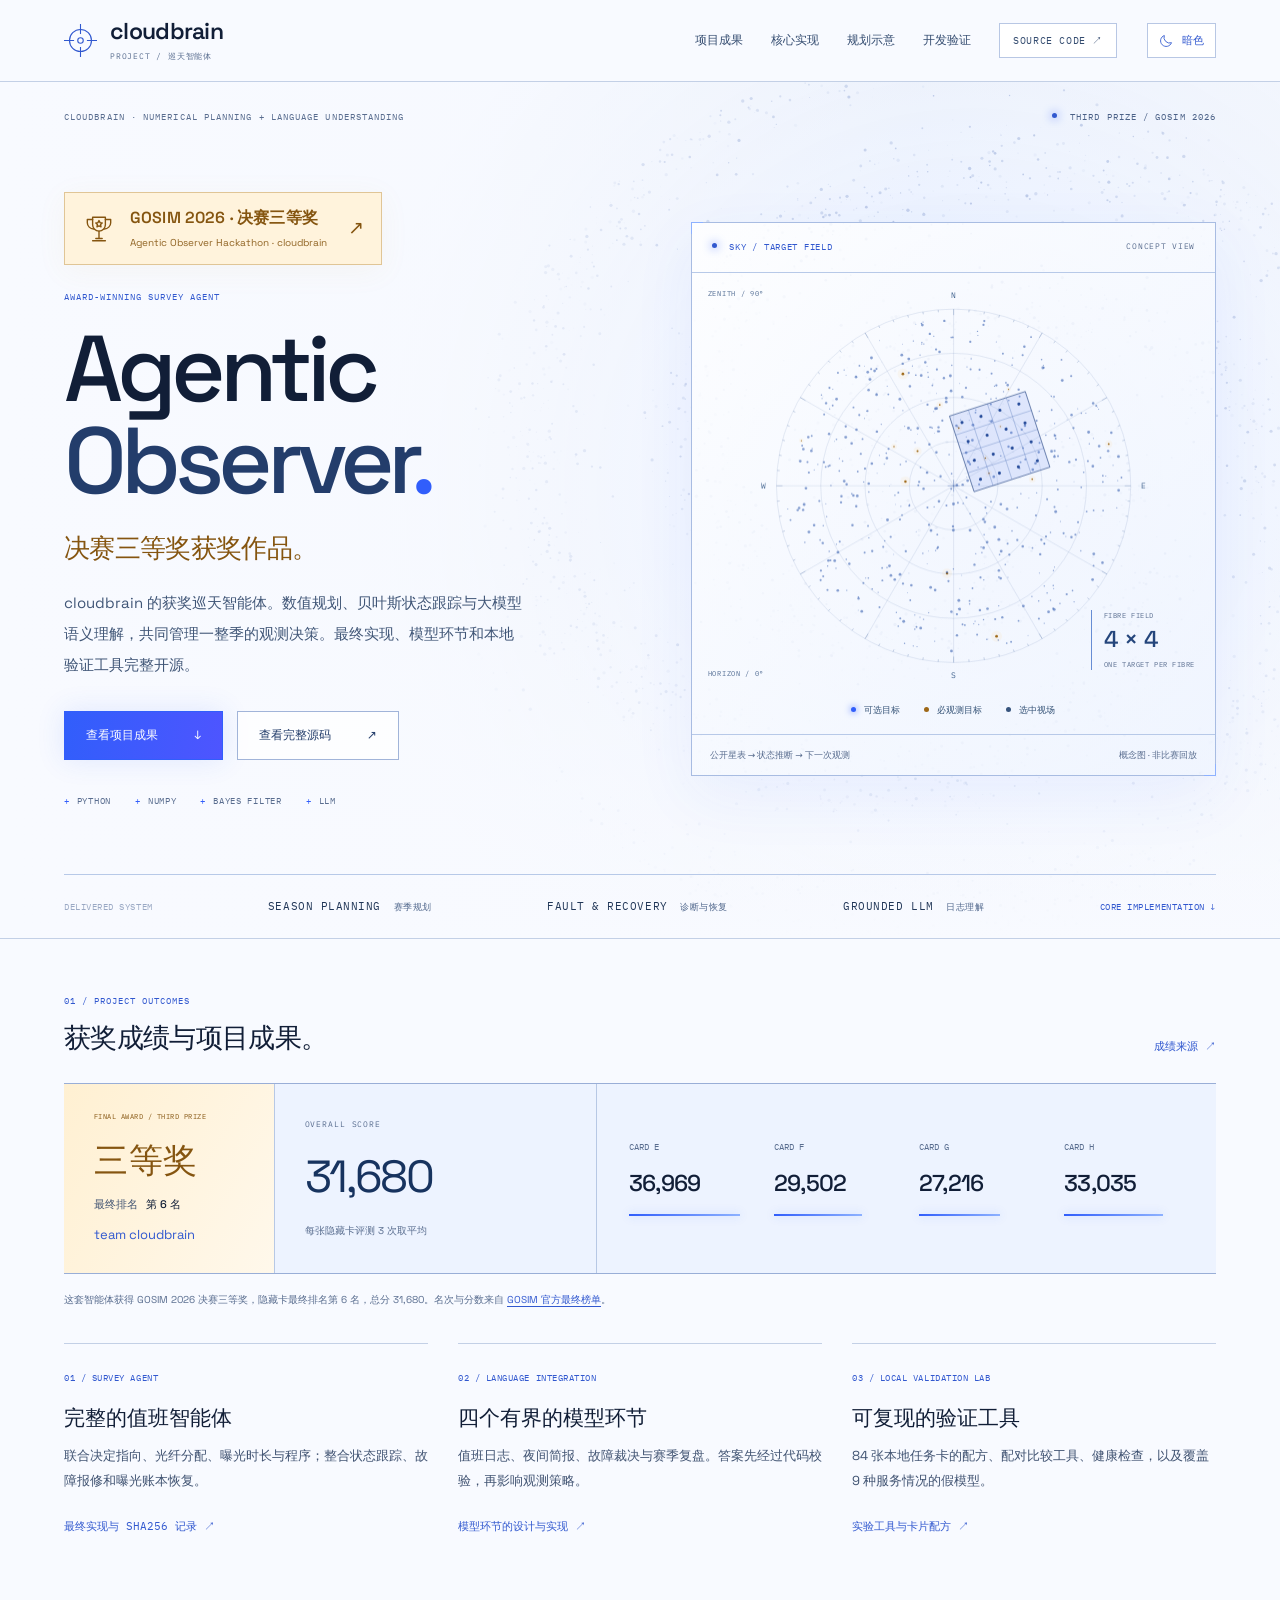
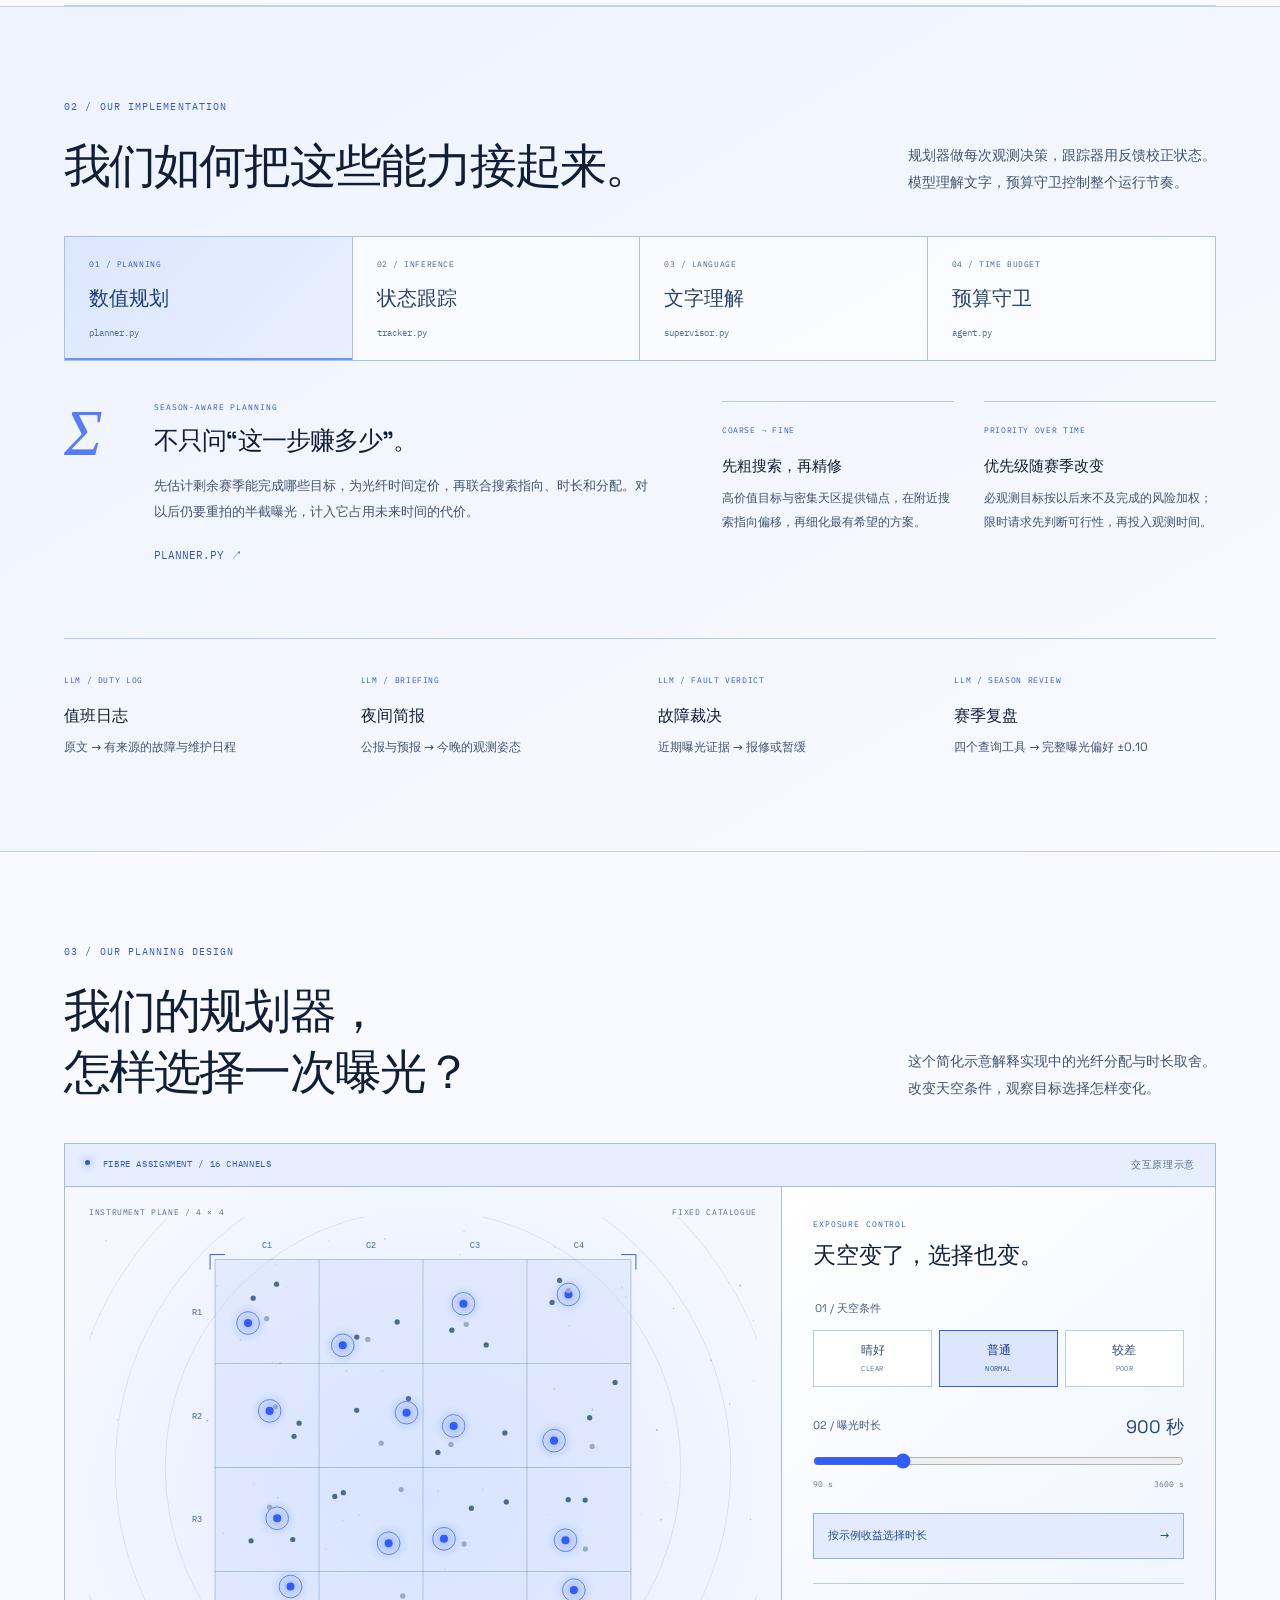
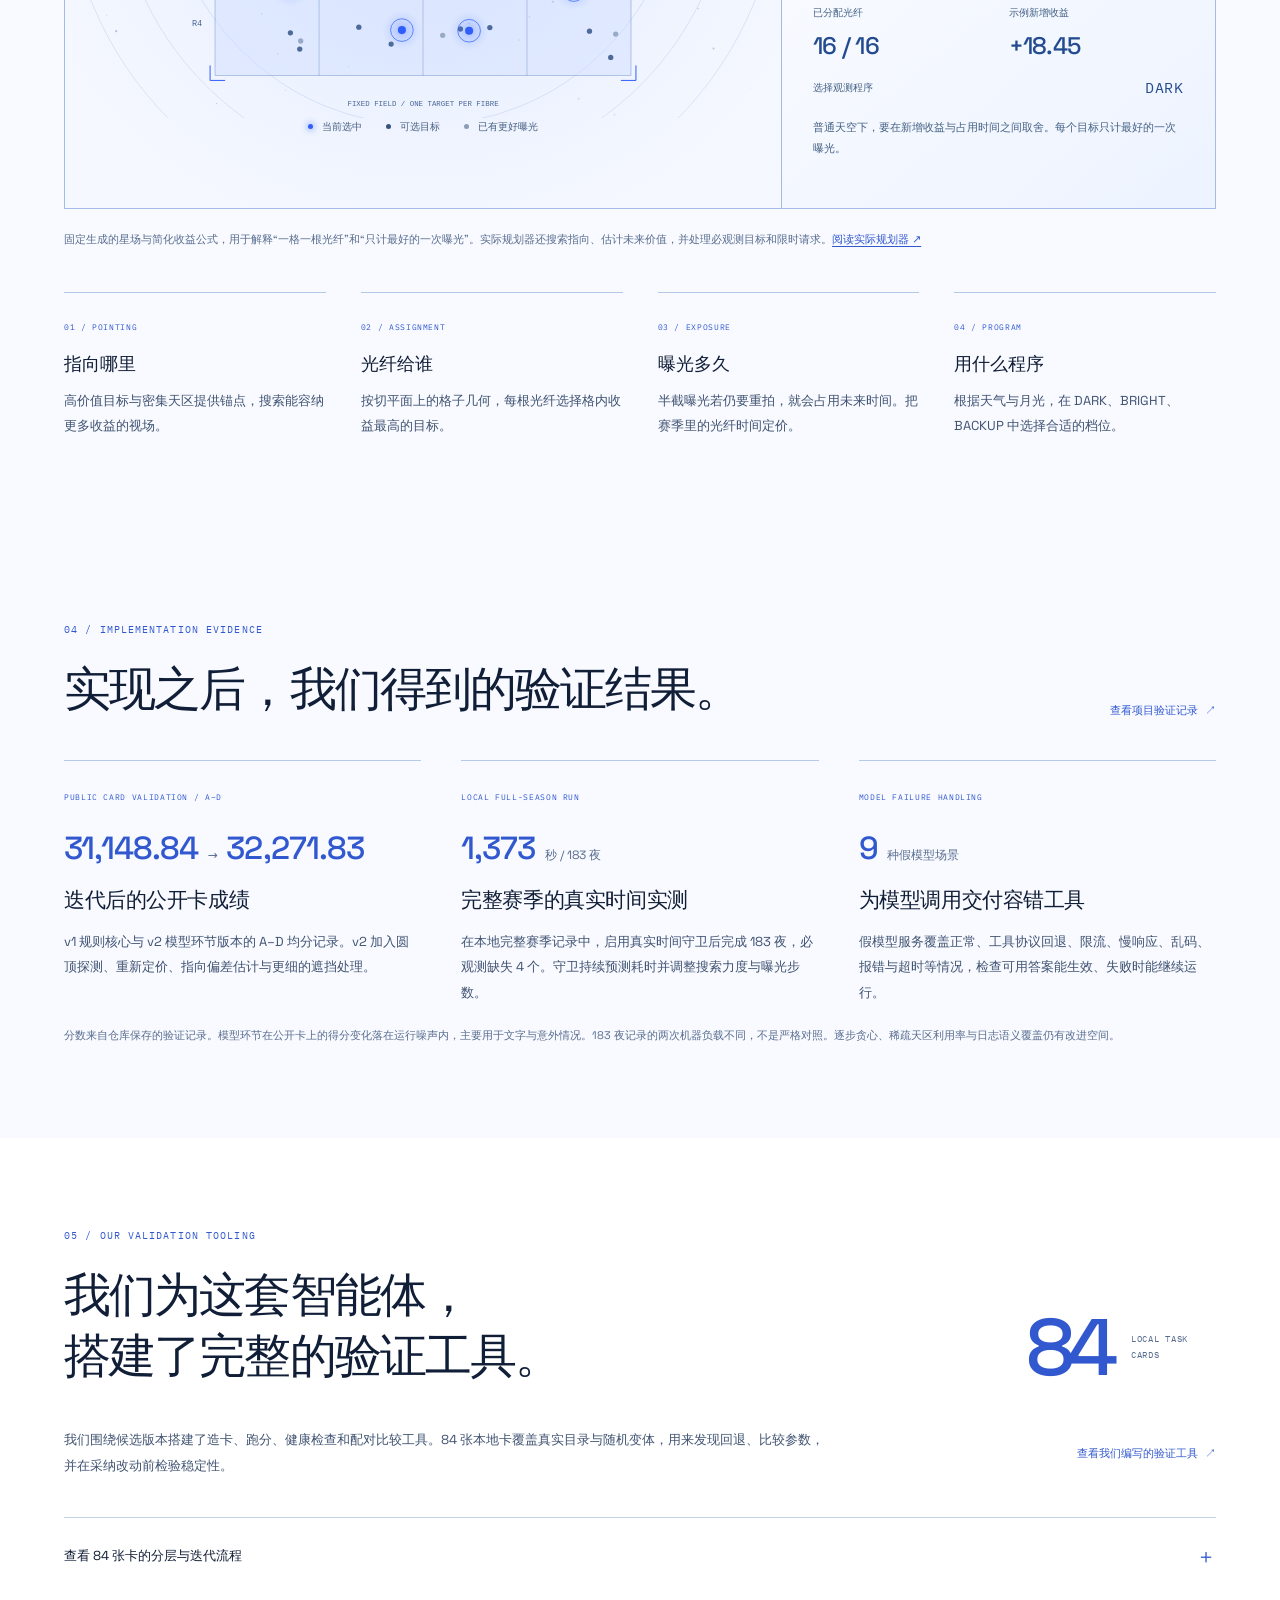
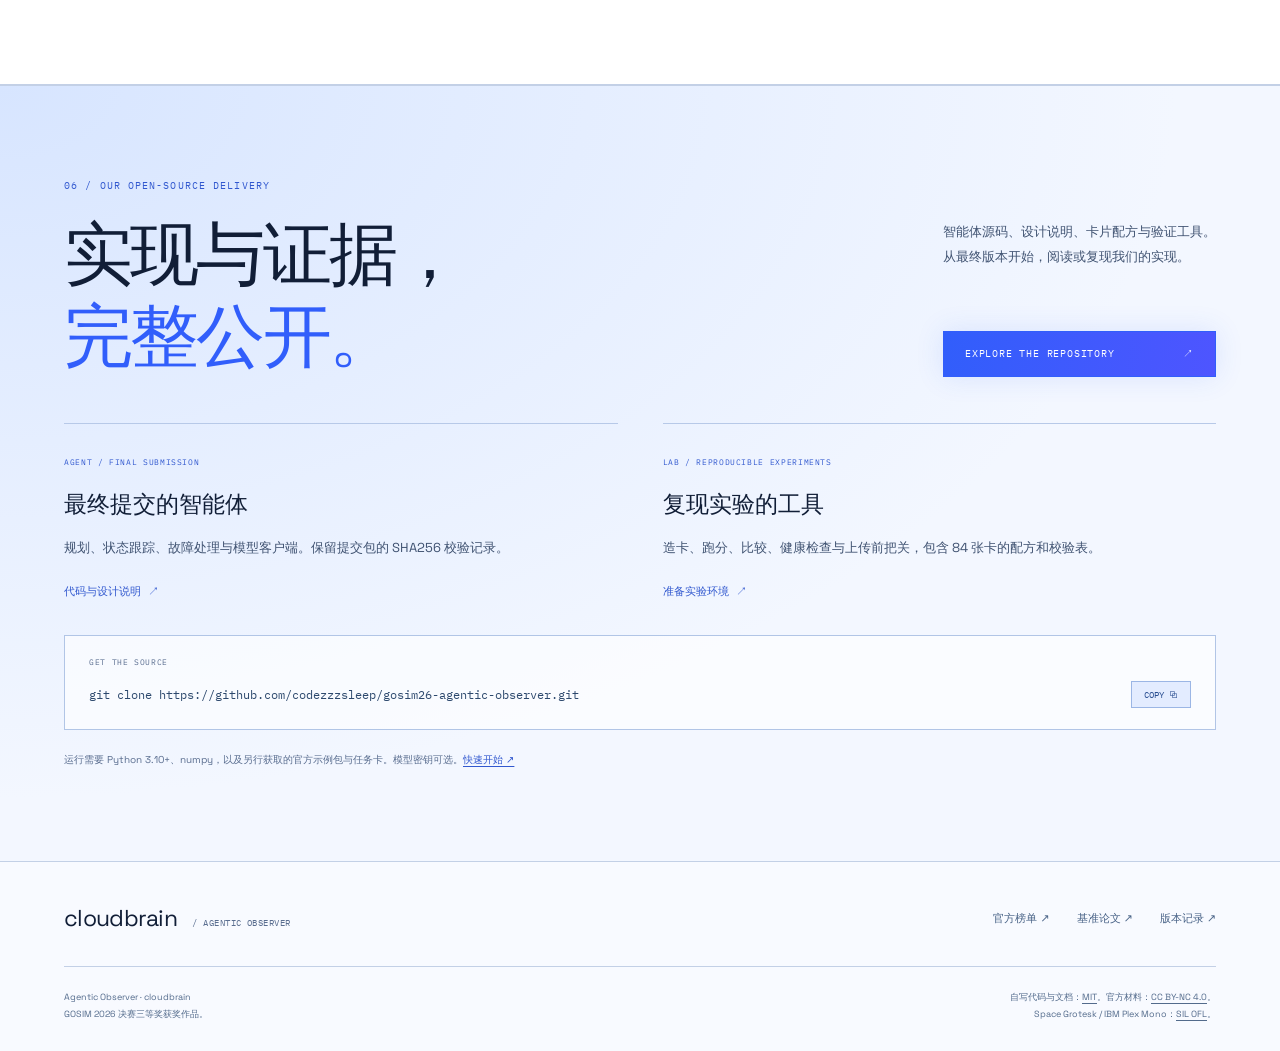
==== commit 5870596a: "Lead project showcase with the GOSIM final Third Prize" ====
--- a/index.html
+++ b/index.html
@@ -20,16 +20,16 @@
     </script>
     <meta
       name="description"
-      content="cloudbrain 的巡天值班智能体：数值规划、贝叶斯状态跟踪、有界模型判断，以及可复现的本地验证工具。最终决赛第 6 名。"
+      content="cloudbrain 的 GOSIM 2026 Agentic Observer Hackathon 决赛三等奖作品，最终第 6 名、总分 31,680。巡天智能体与可复现的本地验证工具完整开源。"
     />
     <meta property="og:type" content="website" />
     <meta
       property="og:title"
-      content="Agentic Observer / cloudbrain · 巡天值班智能体"
+      content="Agentic Observer · cloudbrain — GOSIM 2026 决赛三等奖"
     />
     <meta
       property="og:description"
-      content="数值规划每一次曝光，大模型读懂每一段文字。GOSIM 2026 决赛第 6 名。"
+      content="GOSIM 2026 决赛三等奖获奖作品，team cloudbrain。数值规划、贝叶斯跟踪与模型判断共同完成巡天值班决策；最终成绩 31,680。"
     />
     <meta
       property="og:url"
@@ -47,9 +47,9 @@
       type="font/woff2"
       crossorigin
     />
-    <link rel="stylesheet" href="style.css?v=6038de581e" />
+    <link rel="stylesheet" href="style.css?v=2ba534d61c" />
     <script src="app.js?v=70acb543ce" defer></script>
-    <title>Agentic Observer / cloudbrain · 巡天值班智能体</title>
+    <title>Agentic Observer · cloudbrain — GOSIM 2026 决赛三等奖</title>
   </head>
   <body>
     <a class="skip-link" href="#main">跳到主要内容</a>
@@ -121,17 +121,35 @@
         <div class="hero-veil" aria-hidden="true"></div>
         <div class="hero-topline wrap">
           <span>CLOUDBRAIN · NUMERICAL PLANNING + LANGUAGE UNDERSTANDING</span
-          ><span class="archive-label"><i></i> FINAL RELEASE / 最终版本</span>
+          ><span class="archive-label"><i></i> THIRD PRIZE / GOSIM 2026</span>
         </div>
         <div class="hero-layout wrap">
           <div class="hero-copy">
-            <p class="eyebrow">CLOUDBRAIN / OUR SURVEY AGENT</p>
+            <a
+              class="award-banner"
+              href="https://create.gosim.org/survey26/platform/leaderboard/final-hidden"
+              aria-label="GOSIM 2026 决赛三等奖，查看 cloudbrain 官方成绩"
+              ><svg viewBox="0 0 32 32" fill="none" aria-hidden="true">
+                <path d="M10 5h12v7a6 6 0 0 1-12 0V5Z" />
+                <path
+                  d="M10 7H5v3a6 6 0 0 0 6 6M22 7h5v3a6 6 0 0 1-6 6M16 18v7M10 27h12M13 25h6"
+                />
+                <path
+                  d="m16 8 1 2 2 .3-1.5 1.5.4 2.2-1.9-1-1.9 1 .4-2.2L13 10.3l2-.3Z"
+                /></svg
+              ><span class="award-copy"
+                ><strong>GOSIM 2026 · 决赛三等奖</strong
+                ><span>Agentic Observer Hackathon · cloudbrain</span></span
+              ><span class="award-arrow" aria-hidden="true">↗</span></a
+            >
+            <p class="eyebrow">AWARD-WINNING SURVEY AGENT</p>
             <h1 id="hero-title">
               Agentic<br /><span>Observer<span class="title-dot">.</span></span>
             </h1>
-            <h2 class="hero-chinese">我们的巡天值班智能体。</h2>
+            <h2 class="hero-chinese">决赛三等奖获奖作品。</h2>
             <p class="hero-description">
-              我们把数值规划、贝叶斯状态跟踪和大模型语义理解接进同一个值班循环。最终交付可运行的巡天智能体，以及从造卡到比较的本地验证工具。
+              cloudbrain
+              的获奖巡天智能体。数值规划、贝叶斯状态跟踪与大模型语义理解，共同管理一整季的观测决策。最终实现、模型环节和本地验证工具完整开源。
             </p>
             <div class="hero-actions">
               <a class="button primary" href="#results"
@@ -197,7 +215,7 @@
         <div class="section-heading compact">
           <div>
             <p class="eyebrow">01 / PROJECT OUTCOMES</p>
-            <h2 id="results-title">我们交付的系统与结果。</h2>
+            <h2 id="results-title">获奖成绩与项目成果。</h2>
           </div>
           <a
             class="text-link"
@@ -206,9 +224,11 @@
           >
         </div>
         <div class="final-board">
-          <div class="rank-cell">
-            <span class="mono">FINAL RANK</span><strong><span>#</span>06</strong
-            ><span>cloudbrain</span>
+          <div class="rank-cell award-result-cell">
+            <span class="mono">FINAL AWARD / THIRD PRIZE</span
+            ><strong class="award-grade">三等奖</strong
+            ><span class="award-rank">最终排名 <b>第 6 名</b></span
+            ><span>team cloudbrain</span>
           </div>
           <div class="total-cell">
             <span class="mono">OVERALL SCORE</span><strong>31,680</strong
@@ -234,7 +254,7 @@
           </div>
         </div>
         <p class="caption">
-          这套智能体在 GOSIM 2026 隐藏卡决赛中取得第 6 名，总分
+          这套智能体获得 GOSIM 2026 决赛三等奖，隐藏卡最终排名第 6 名，总分
           31,680。名次与分数来自
           <a
             href="https://create.gosim.org/survey26/platform/leaderboard/final-hidden"
@@ -870,7 +890,7 @@
       </div>
       <div class="footer-bottom">
         <p>
-          Agentic Observer · cloudbrain<br />巡天值班智能体与本地闭环实验环境。
+          Agentic Observer · cloudbrain<br />GOSIM 2026 决赛三等奖获奖作品。
         </p>
         <p>
           自写代码与文档：<a
--- a/style.css
+++ b/style.css
@@ -2592,3 +2592,197 @@
     font-size: 31px;
   }
 }
+/* Lead with the award while preserving the survey project's own visual identity. */
+:root {
+  --award: #f1ca89;
+  --award-border: #bd92545c;
+  --award-surface: #dca34b10;
+}
+html[data-theme="light"] {
+  --award: #855510;
+  --award-border: #b8883b70;
+  --award-surface: #fff3dc;
+}
+.award-banner {
+  display: inline-flex;
+  align-items: center;
+  gap: 14px;
+  max-width: 100%;
+  padding: 13px 17px;
+  border: 1px solid var(--award-border);
+  background: var(--award-surface);
+  color: var(--award);
+  margin-bottom: 25px;
+  box-shadow: 0 6px 30px #d39c4210;
+  transition:
+    border-color 0.18s,
+    background 0.18s;
+}
+.award-banner:hover {
+  border-color: var(--award);
+  background: #dca34b1c;
+}
+.award-banner > svg {
+  width: 34px;
+  height: 34px;
+  flex-shrink: 0;
+  stroke: currentColor;
+  stroke-width: 1.3;
+  stroke-linecap: round;
+  stroke-linejoin: round;
+}
+.award-copy {
+  min-width: 0;
+}
+.award-copy strong {
+  display: block;
+  font-size: 16px;
+  font-weight: 600;
+  line-height: 1.55;
+  letter-spacing: 0.01em;
+}
+.award-copy > span {
+  display: block;
+  font-size: 10px;
+  line-height: 1.7;
+  color: var(--award);
+  opacity: 0.9;
+  margin-top: 3px;
+}
+.award-arrow {
+  margin-left: 7px;
+  font-size: 19px;
+  flex-shrink: 0;
+}
+.hero-copy > .award-banner + .eyebrow {
+  margin-bottom: 19px;
+  font-size: 9px;
+}
+.hero .hero-chinese {
+  color: var(--award);
+}
+.award-result-cell {
+  background: linear-gradient(120deg, #dca34b1b, #dca34b05);
+}
+.award-result-cell .award-grade {
+  font-size: 34px;
+  line-height: 1.4;
+  color: var(--award);
+  letter-spacing: 0.02em;
+  margin: 14px 0 11px;
+  font-weight: 500;
+}
+.award-result-cell .award-rank {
+  font-size: 11px;
+  color: var(--muted);
+  margin-bottom: 8px;
+}
+.award-rank b {
+  font-weight: 500;
+  color: var(--ink);
+  margin-left: 5px;
+}
+.award-result-cell > .mono {
+  color: var(--award);
+  font-size: 7px;
+  letter-spacing: 0.07em;
+}
+html[data-theme="light"] .award-result-cell {
+  background: linear-gradient(120deg, #fff0d2, #fff8eb);
+}
+@media (max-width: 1100px) {
+  .award-banner {
+    gap: 11px;
+    padding: 12px 14px;
+  }
+  .award-copy strong {
+    font-size: 15px;
+  }
+  .award-copy > span {
+    font-size: 9px;
+  }
+  .award-arrow {
+    margin-left: 2px;
+  }
+  .award-result-cell .award-grade {
+    font-size: 30px;
+  }
+}
+@media (max-width: 850px) {
+  .award-banner > svg {
+    width: 29px;
+    height: 29px;
+  }
+  .award-copy strong {
+    font-size: 13px;
+  }
+  .award-copy > span {
+    font-size: 8px;
+  }
+  .award-banner {
+    gap: 10px;
+    padding: 11px 12px;
+  }
+  .award-arrow {
+    font-size: 15px;
+    margin-left: 0;
+  }
+  .award-result-cell .award-grade {
+    font-size: 32px;
+  }
+}
+@media (max-width: 680px) {
+  .award-banner {
+    margin-bottom: 25px;
+    padding: 12px 14px;
+    gap: 12px;
+  }
+  .award-copy strong {
+    font-size: 14px;
+  }
+  .award-copy > span {
+    font-size: 9px;
+  }
+  .award-banner > svg {
+    width: 31px;
+    height: 31px;
+  }
+  .hero-copy > .award-banner + .eyebrow {
+    font-size: 8px;
+    margin-bottom: 20px;
+  }
+  .award-result-cell .award-grade {
+    font-size: 28px;
+  }
+  .award-result-cell > .mono {
+    font-size: 6px;
+  }
+  .award-result-cell .award-rank {
+    font-size: 10px;
+  }
+}
+@media (max-width: 380px) {
+  .award-banner {
+    padding: 10px 11px;
+    gap: 10px;
+  }
+  .award-copy strong {
+    font-size: 12px;
+  }
+  .award-copy > span {
+    font-size: 8px;
+  }
+  .award-banner > svg {
+    width: 28px;
+    height: 28px;
+  }
+  .award-arrow {
+    font-size: 14px;
+  }
+  .award-result-cell .award-grade {
+    font-size: 24px;
+  }
+  .award-result-cell .award-rank {
+    font-size: 9px;
+  }
+}
